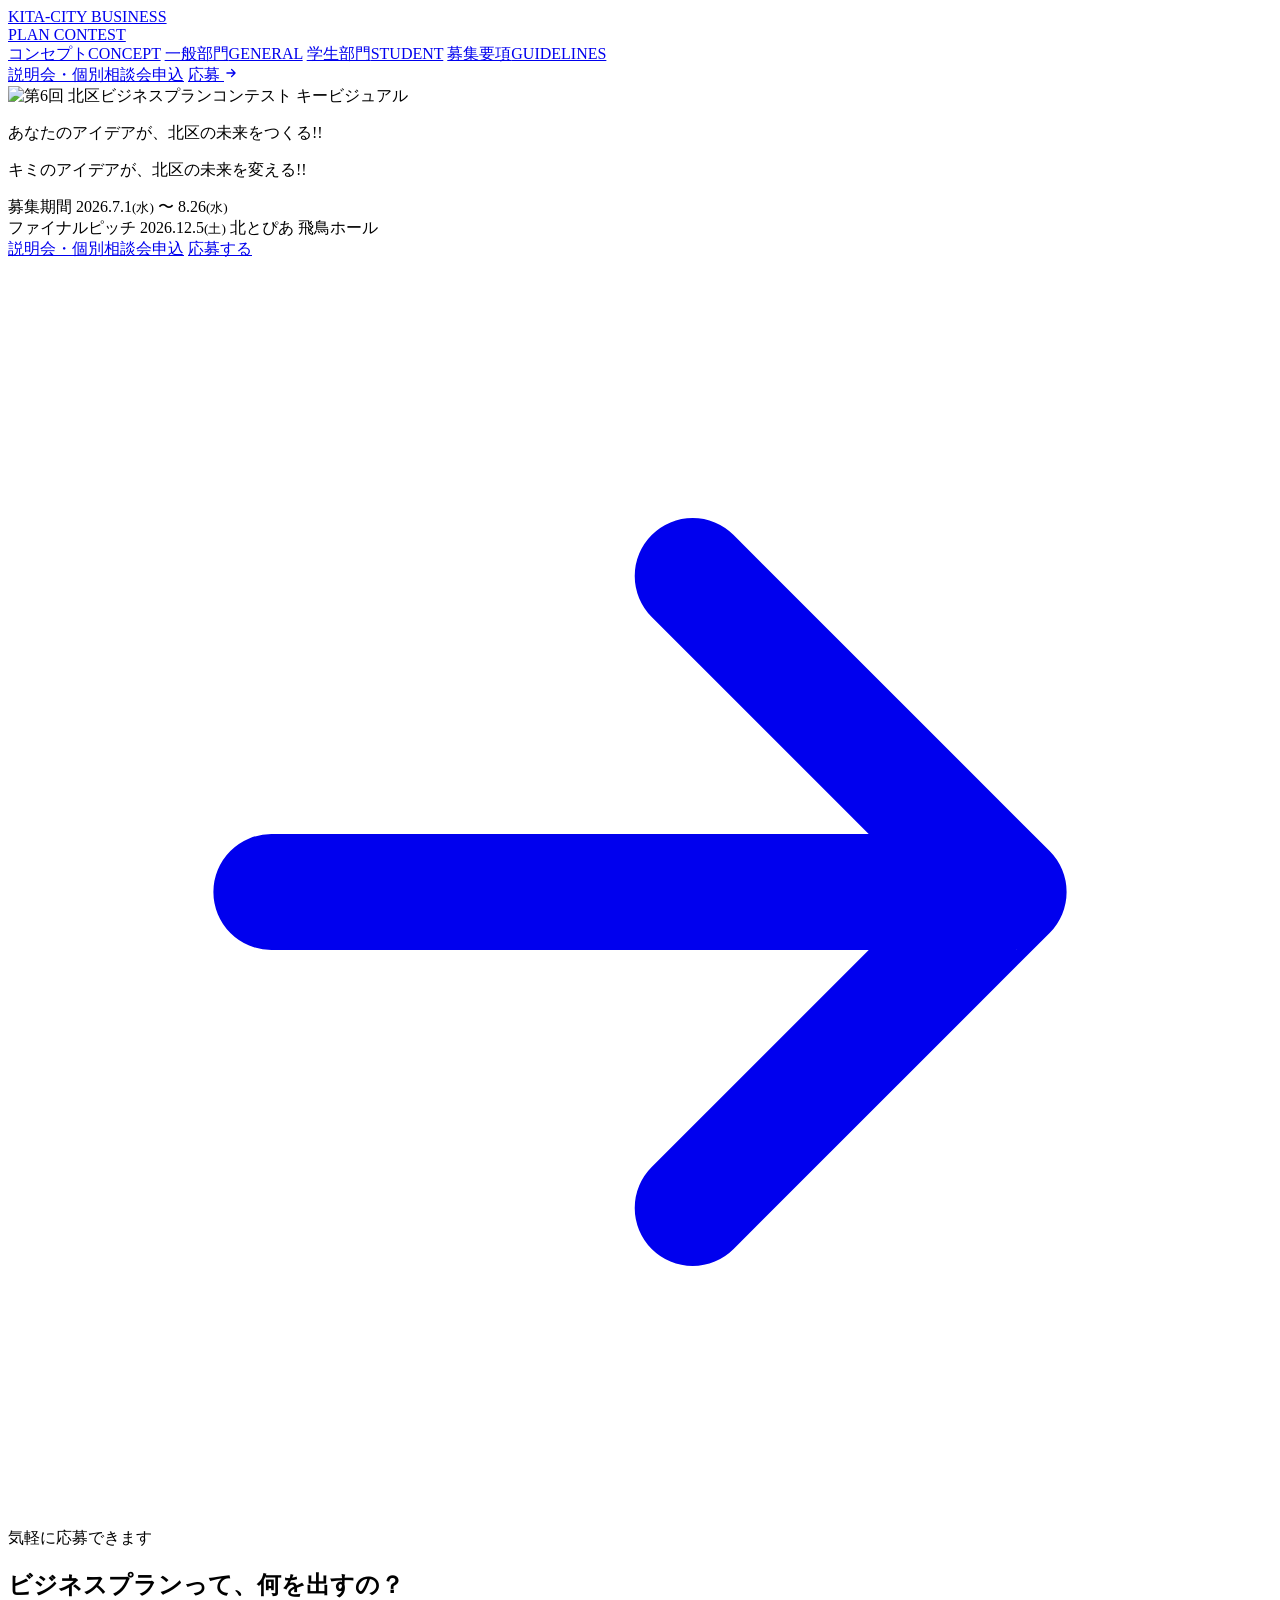
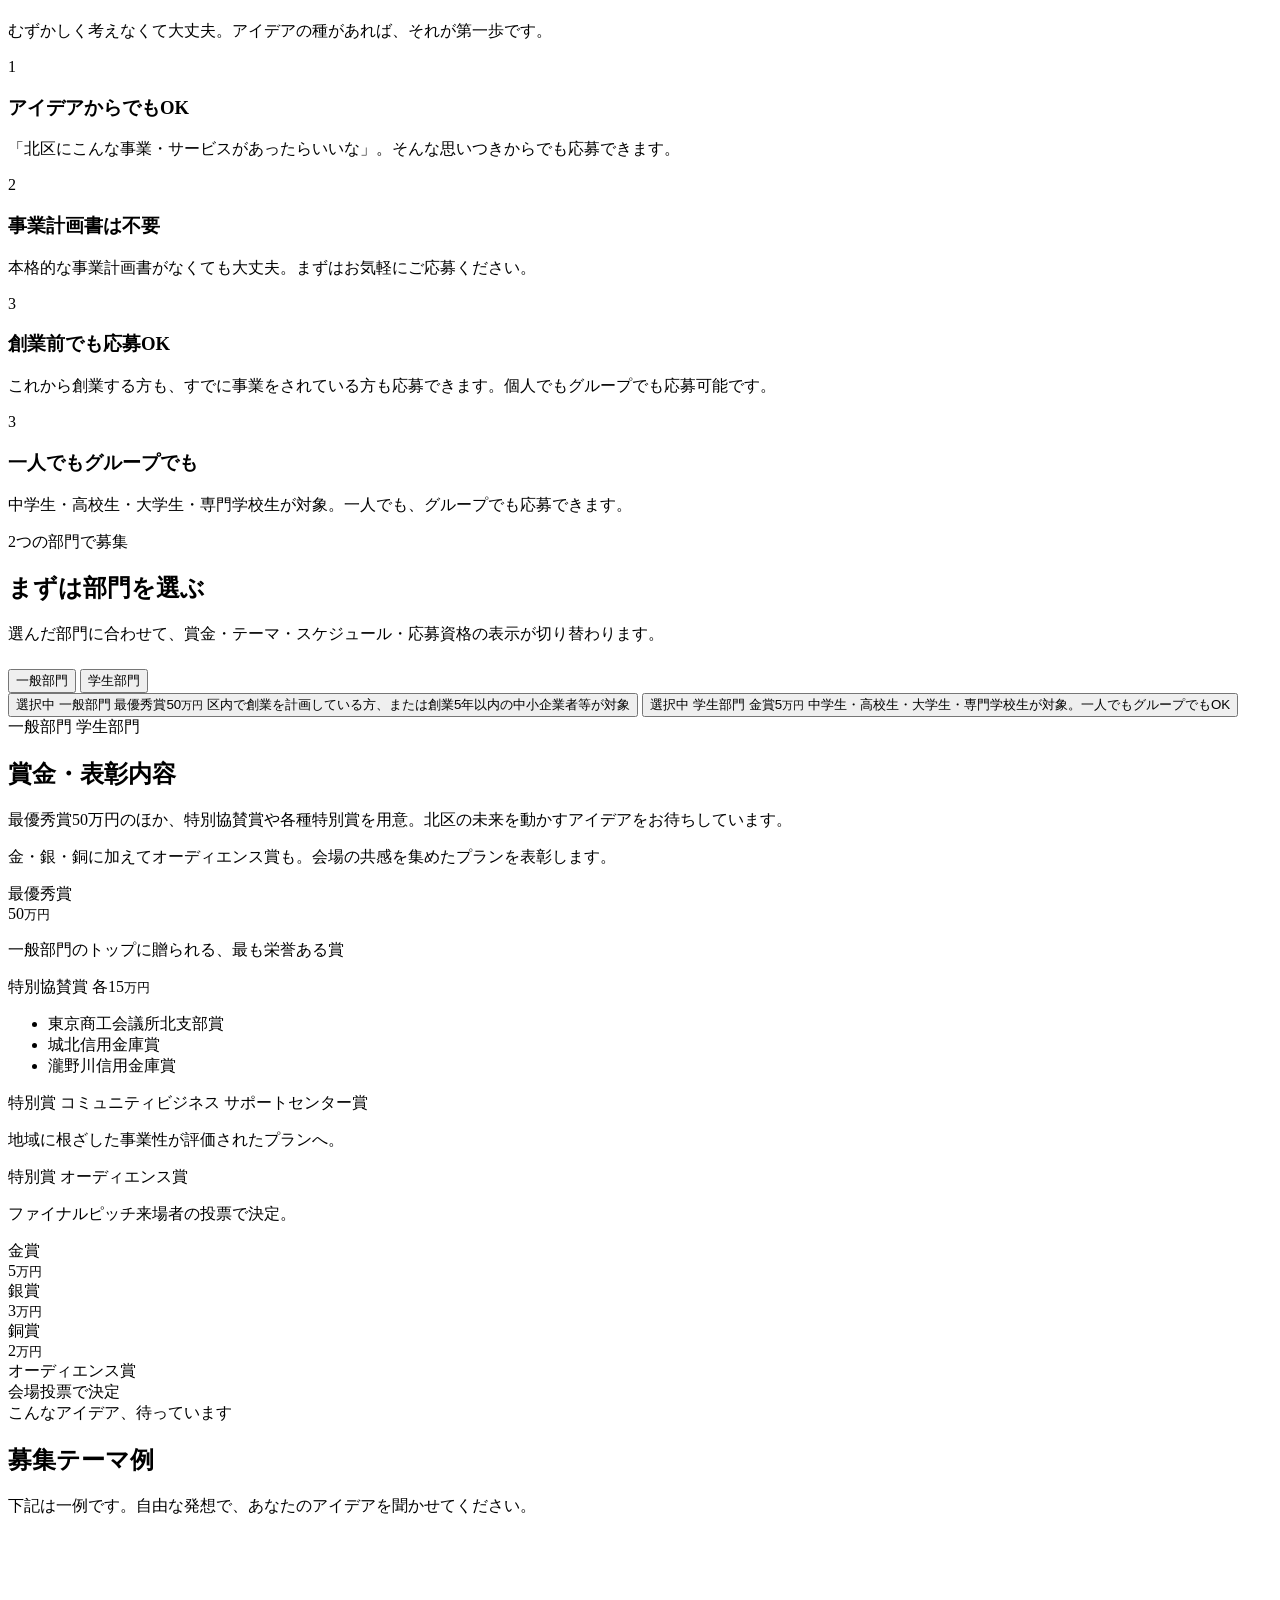
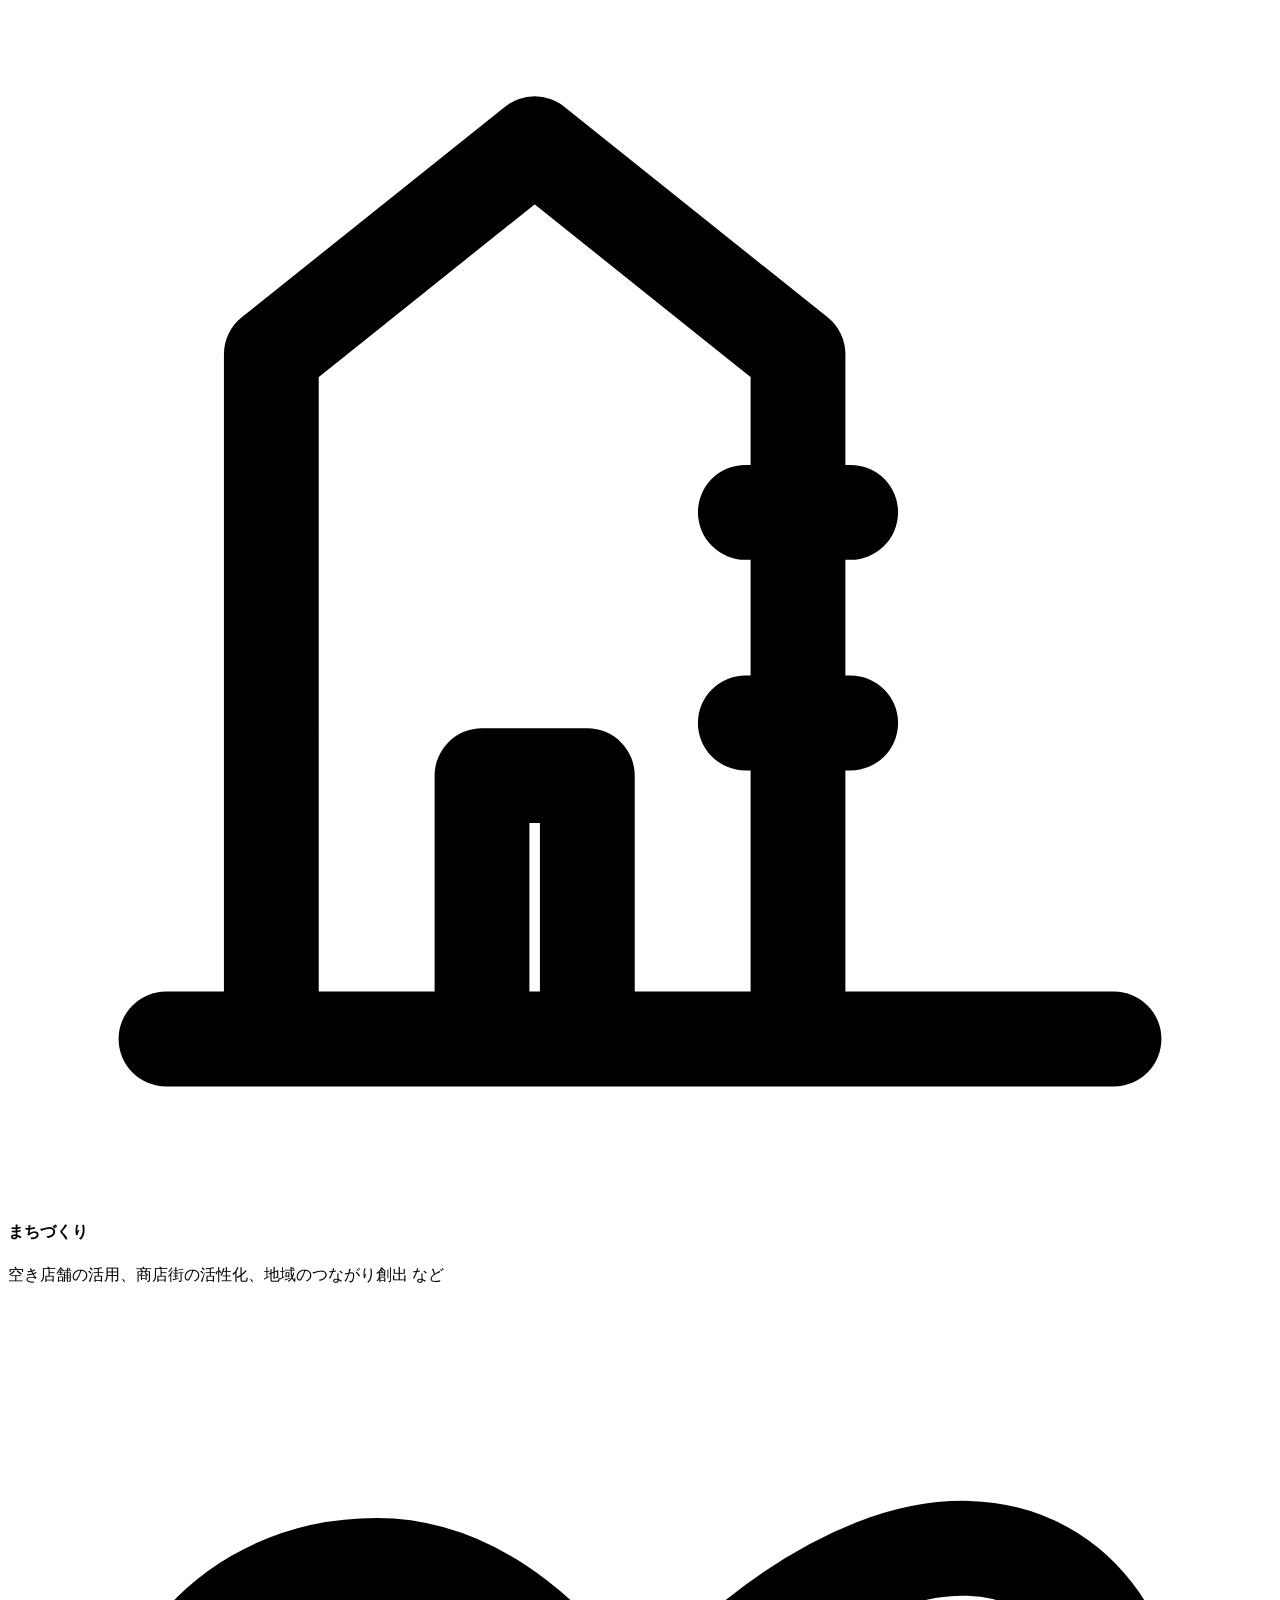
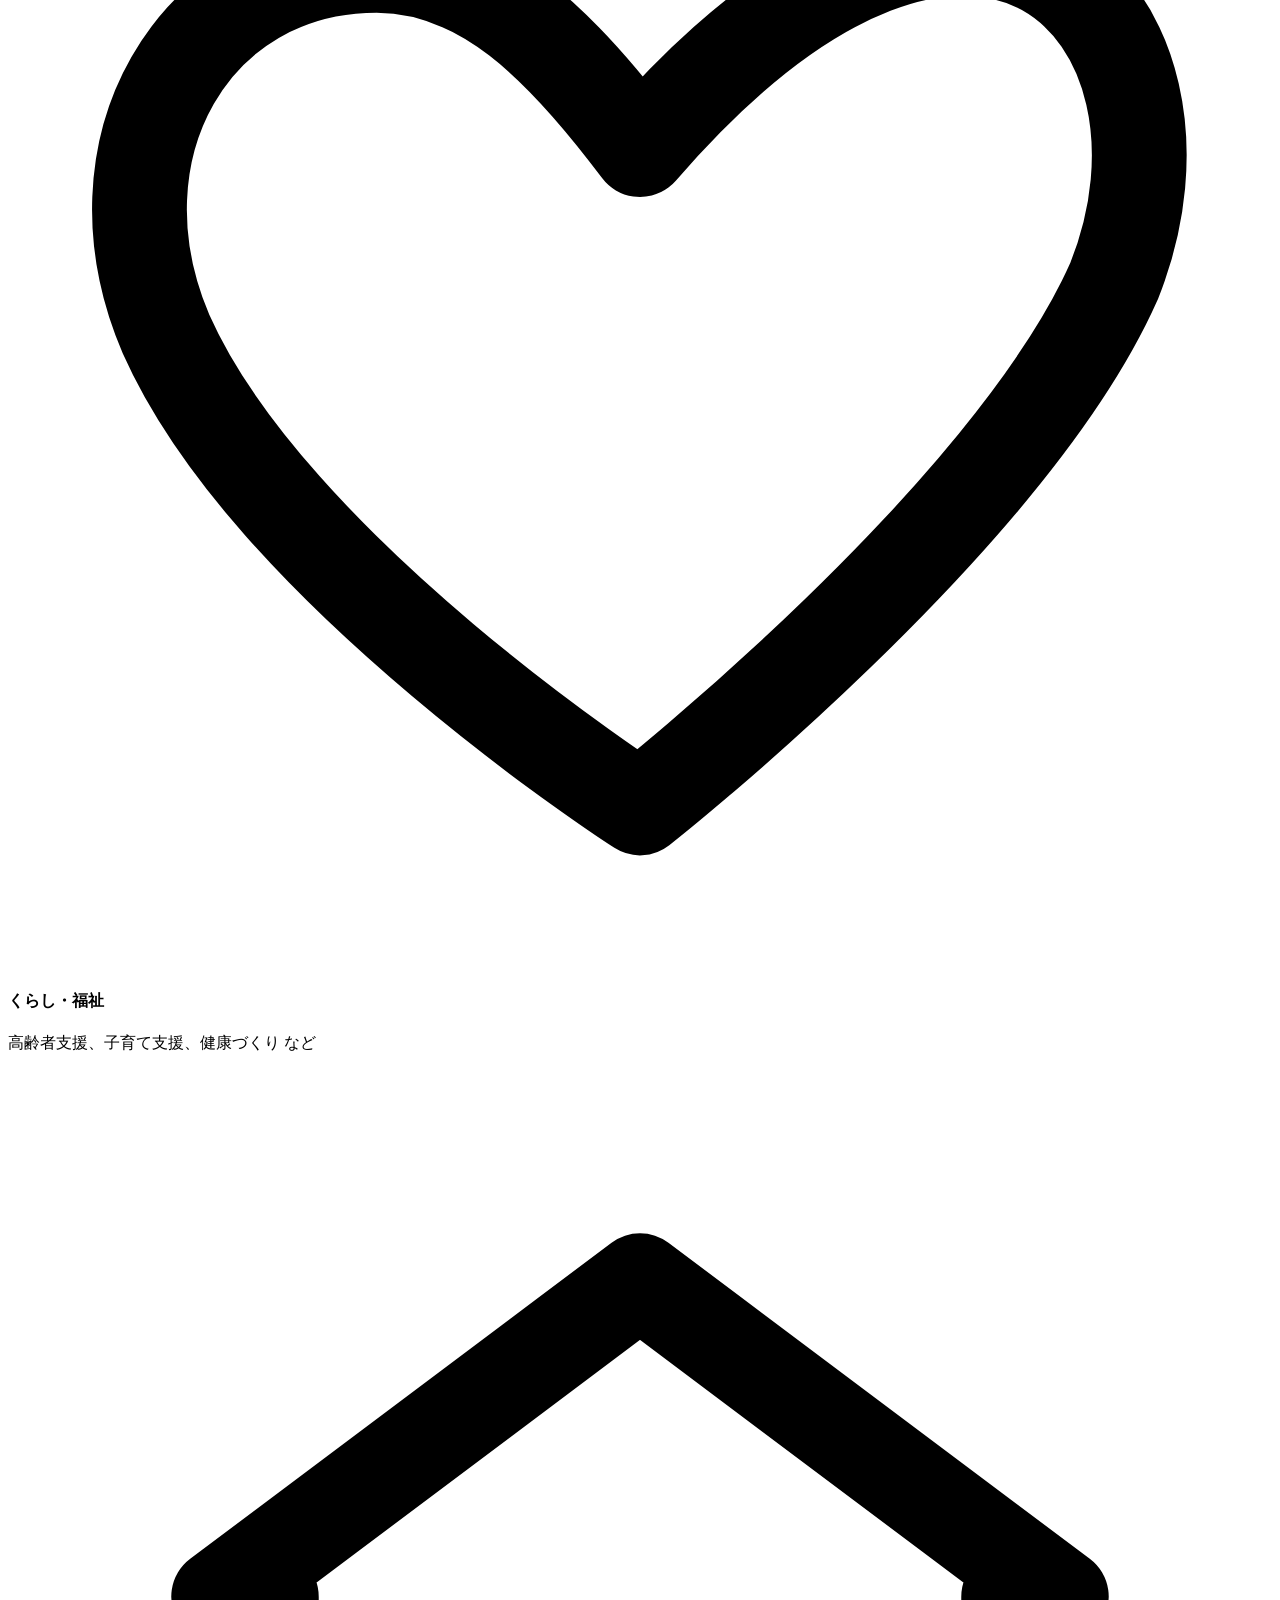
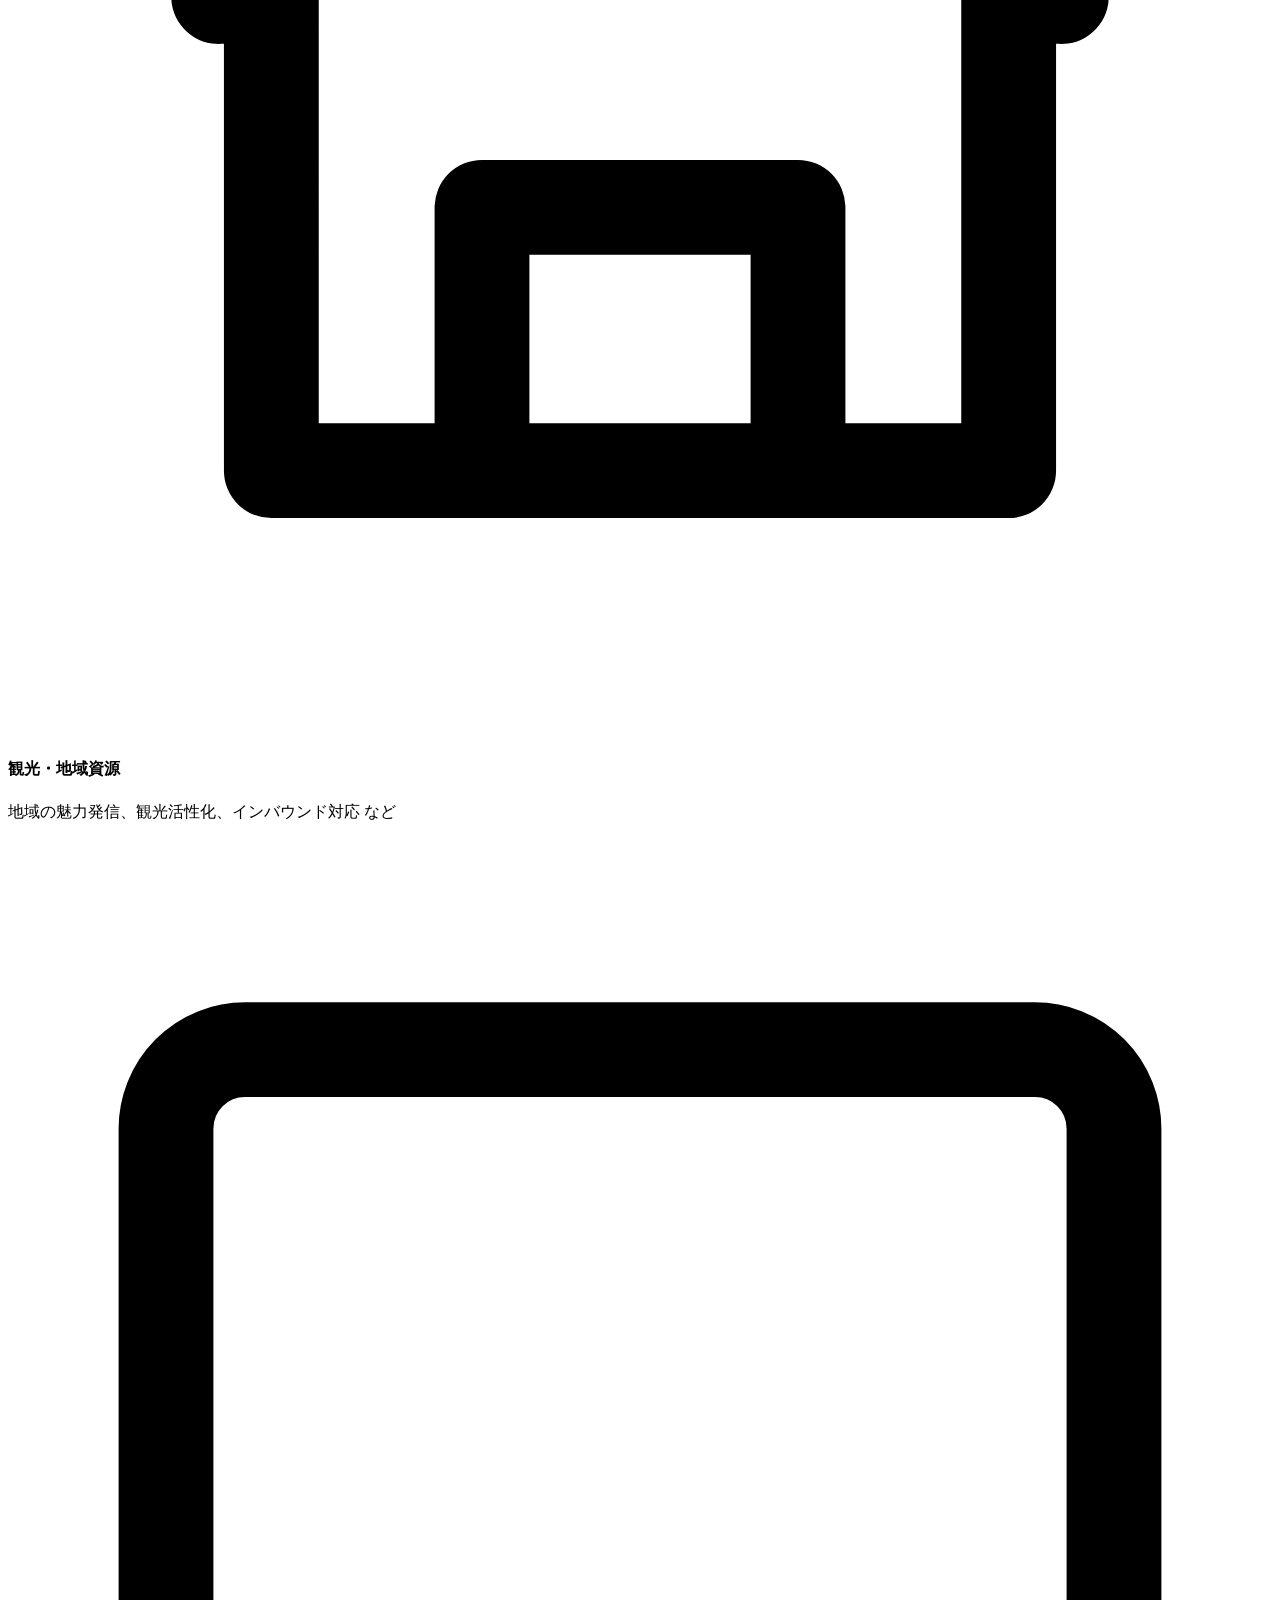
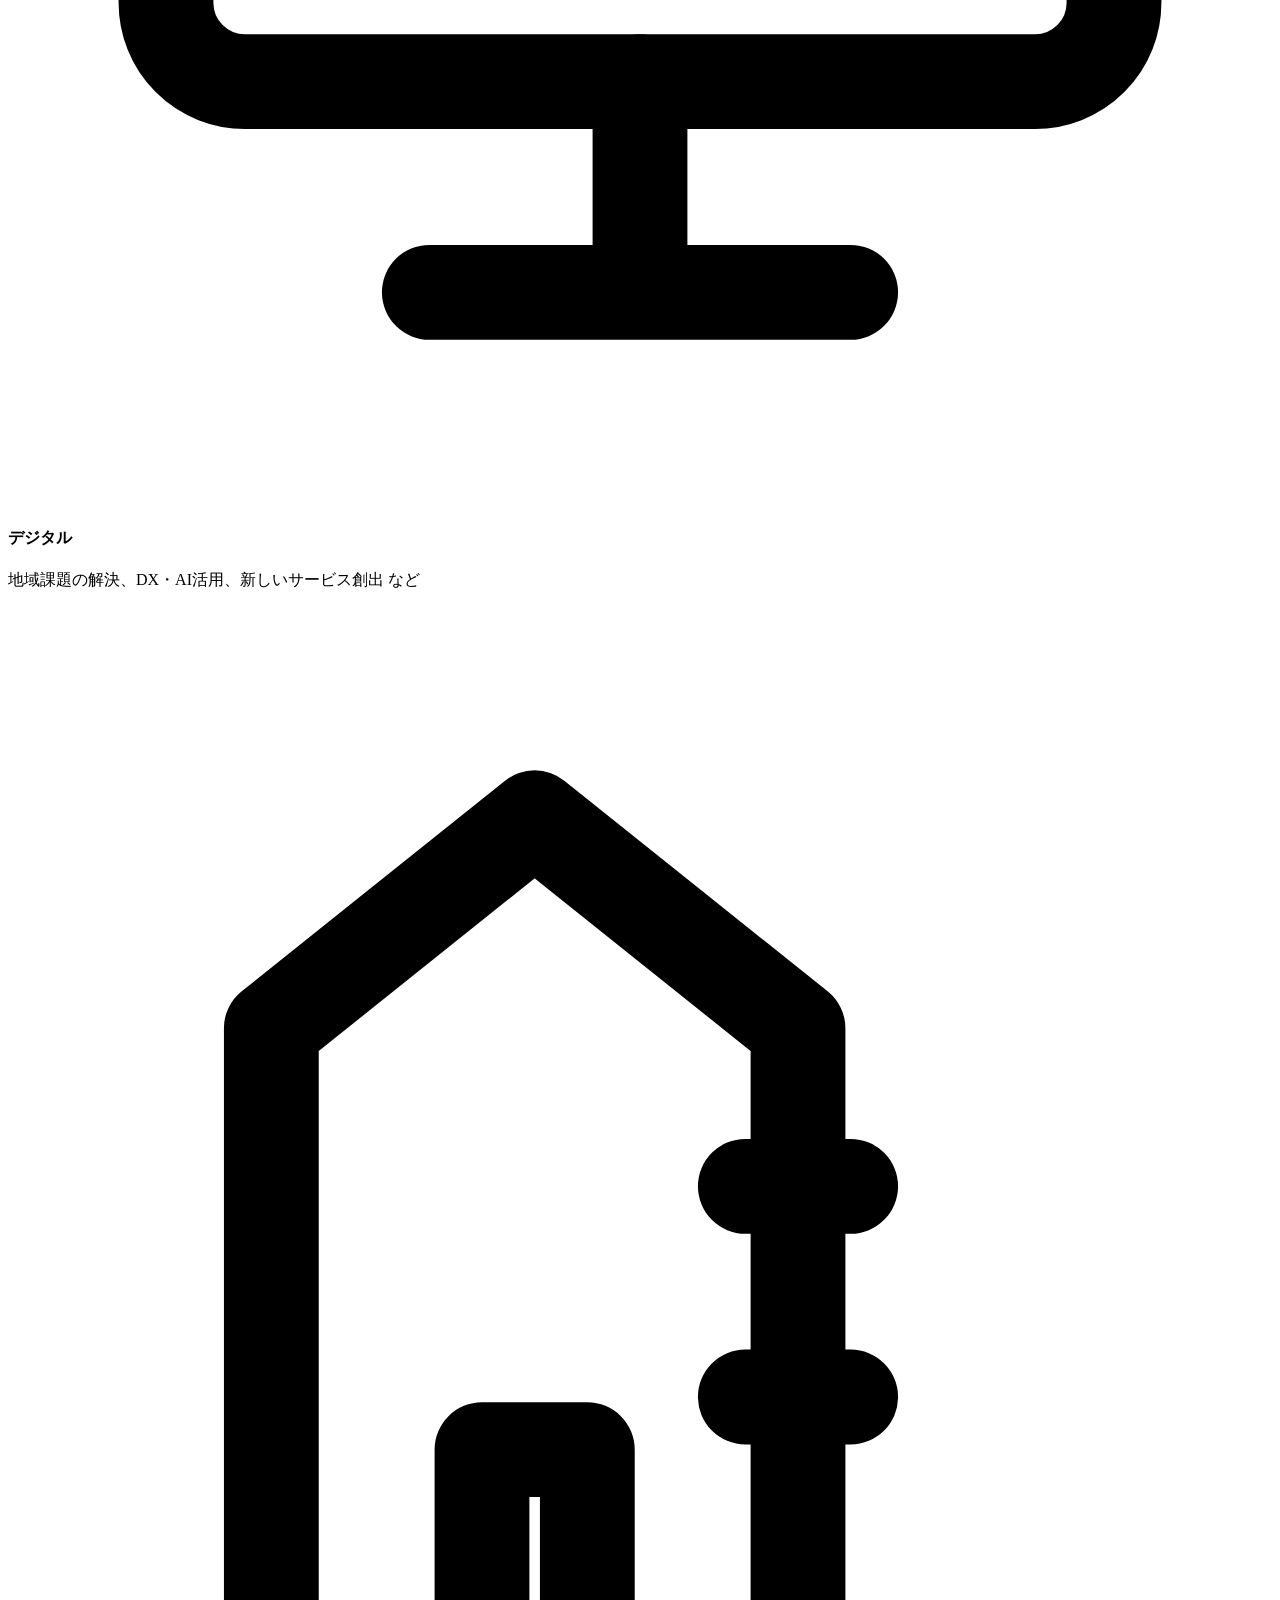
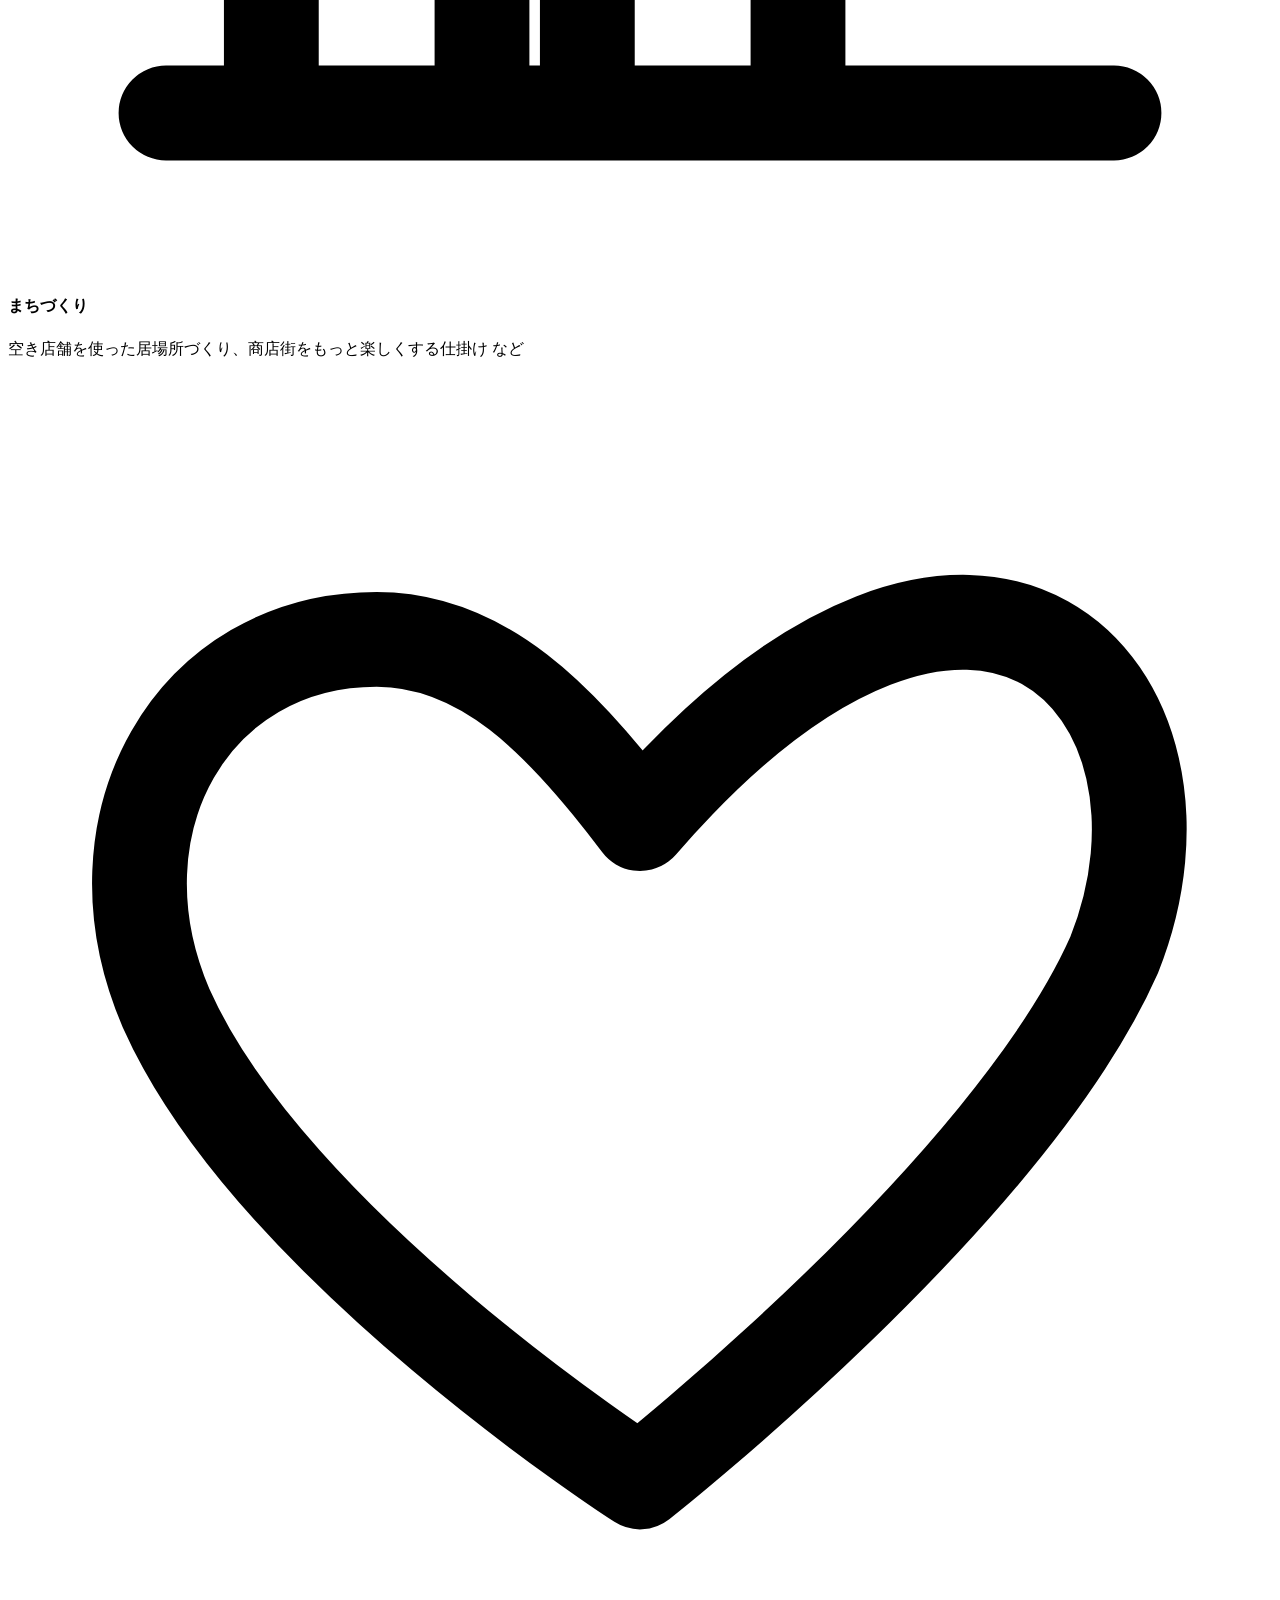
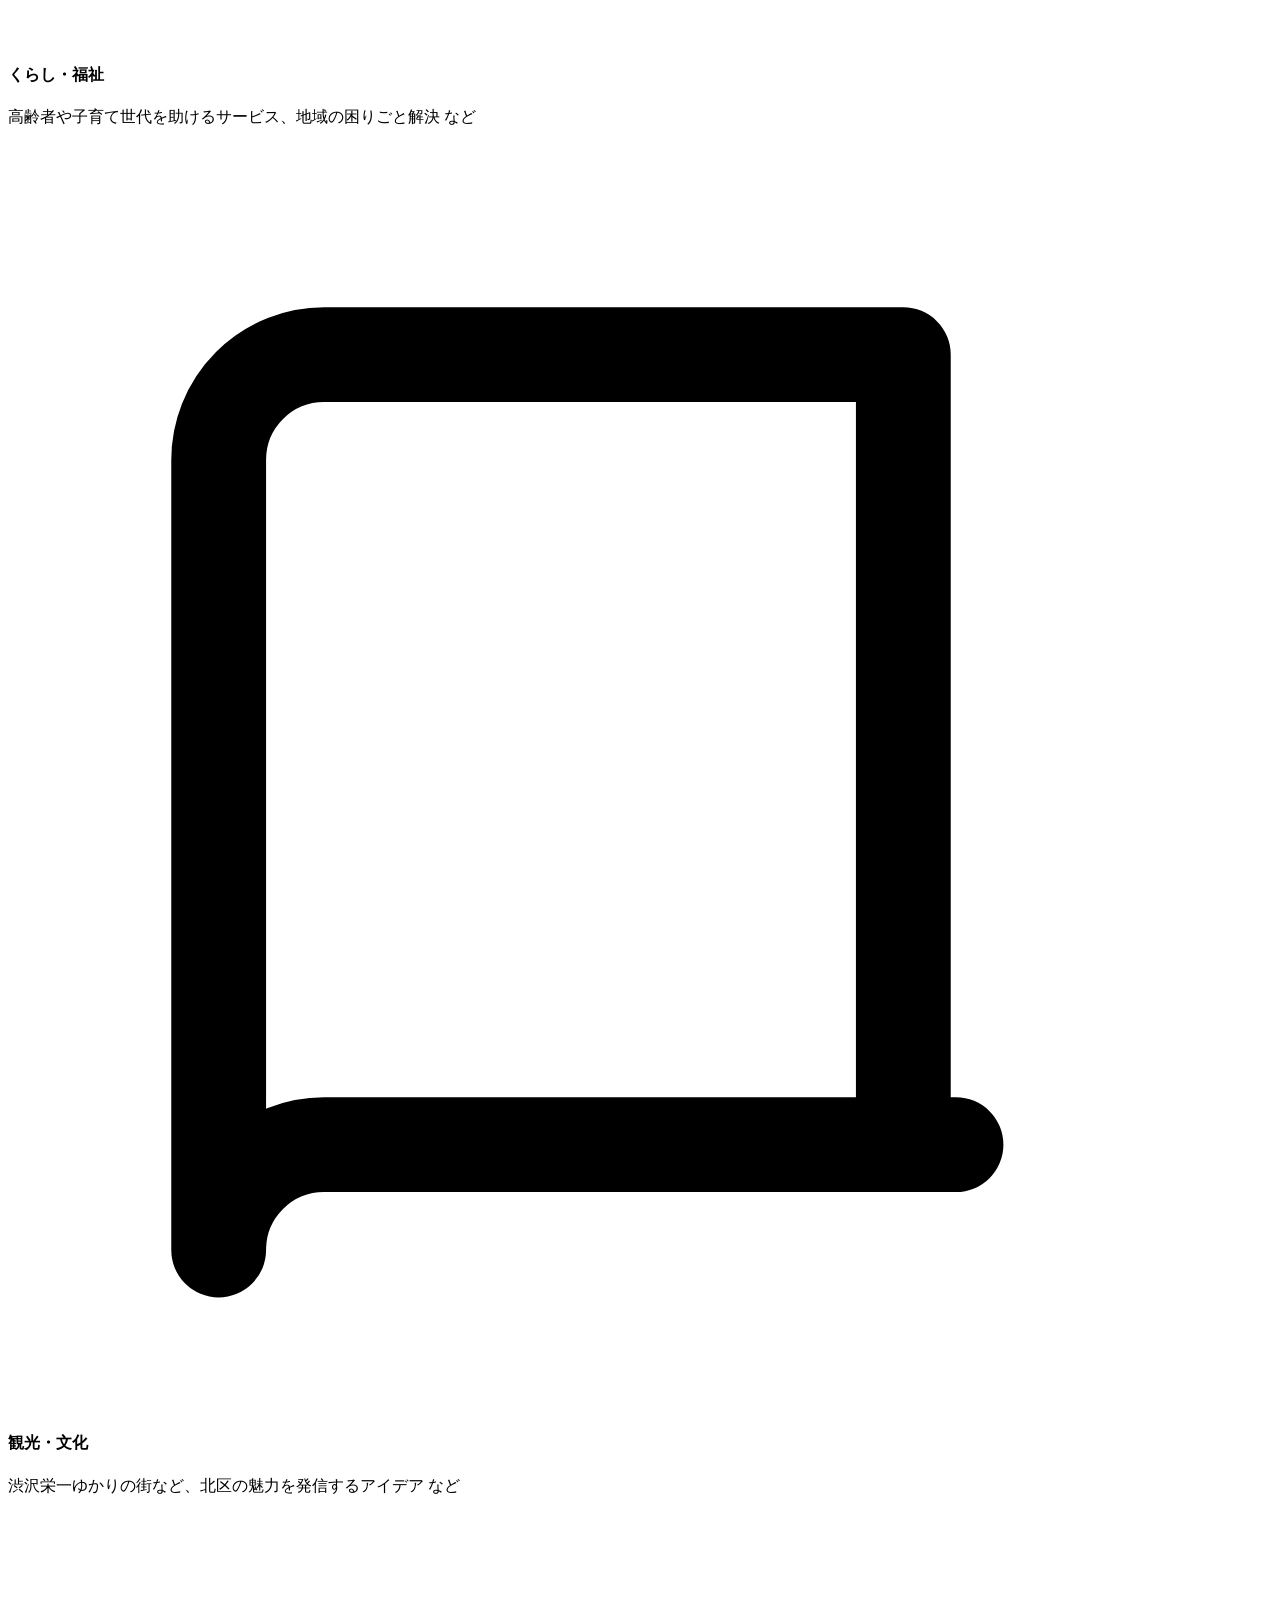
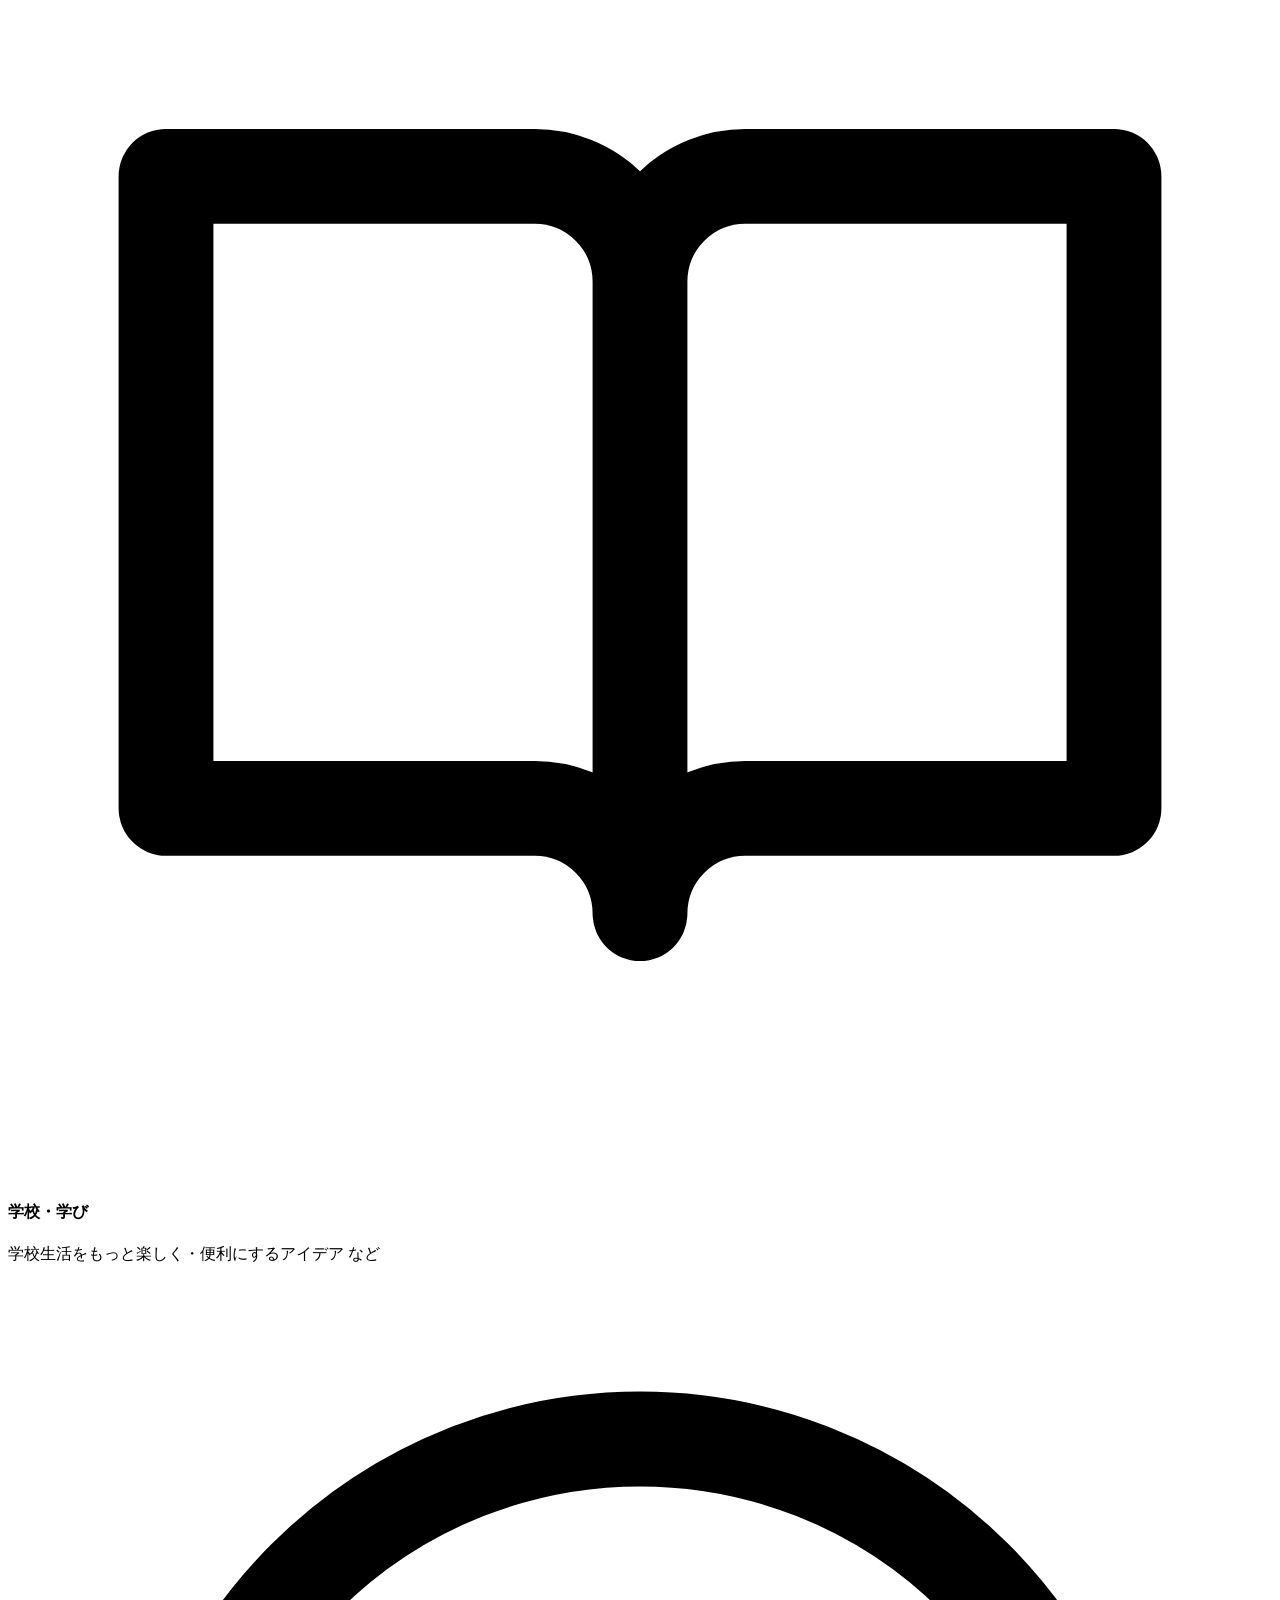
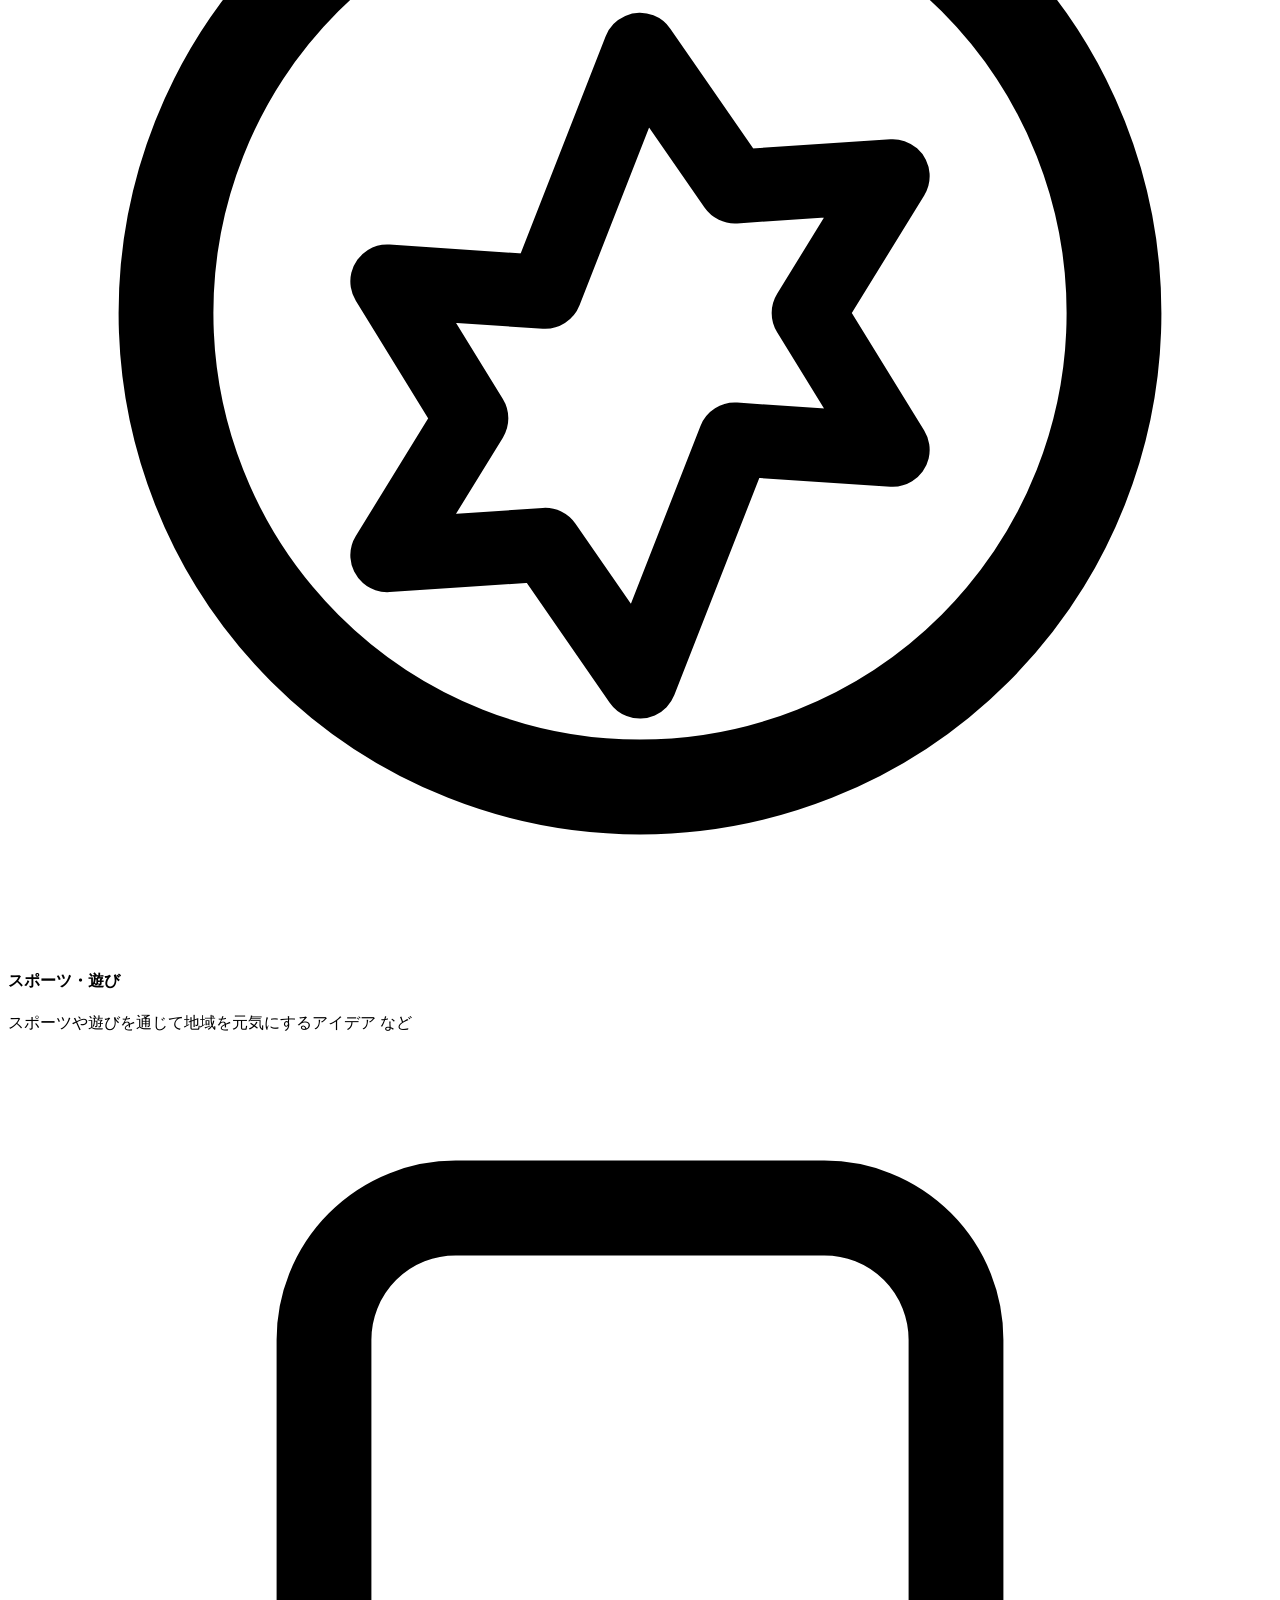
==== index.html @ 8991cfab "Add files via upload" ====
<!DOCTYPE html>
<html lang="ja">
<head>
<meta charset="utf-8">
<meta name="viewport" content="width=device-width, initial-scale=1">
<title>第6回 北区ビジネスプランコンテスト｜あなたのアイデアが、北区の未来をつくる。</title>
<meta name="description" content="第6回 北区ビジネスプランコンテスト。一般部門・学生部門で募集中。募集期間 2026年7月1日〜8月26日。アイデアからでも、事業計画書がなくても応募できます。">
<link rel="stylesheet" href="styles.css">
</head>
<body data-division="biz">

<!-- ============================ HEADER ============================ -->
<header class="hd">
  <div class="hd-in">
    <a class="hd-brand" href="#top" aria-label="北区ビジネスプランコンテスト">
      <span class="wm">KITA-CITY BUSINESS<br>PLAN CONTEST</span>
    </a>
    <nav class="hd-nav">
      <a href="#about"><span class="jp">コンセプト</span><span class="en">CONCEPT</span></a>
      <a href="#division" data-div="biz"><span class="jp">一般部門</span><span class="en">GENERAL</span></a>
      <a href="#division" data-div="student"><span class="jp">学生部門</span><span class="en">STUDENT</span></a>
      <a href="#eligibility"><span class="jp">募集要項</span><span class="en">GUIDELINES</span></a>
    </nav>
    <a class="hd-sub" href="https://forms.gle/AXQM5KxTHTgCy7e18" target="_blank" rel="noopener">説明会・個別相談会申込</a>
    <a class="hd-cta" href="#apply">
      応募
      <svg width="14" height="14" viewBox="0 0 24 24" fill="none"><path d="M5 12h14M13 6l6 6-6 6" stroke="currentColor" stroke-width="2.2" stroke-linecap="round" stroke-linejoin="round"/></svg>
    </a>
  </div>
</header>

<main id="top">

<!-- ============================ HERO : full-bleed key visual ============================ -->
<section class="hero-top">
  <img src="assets/keyvisual.png" alt="第6回 北区ビジネスプランコンテスト キービジュアル">
</section>

<!-- division-aware catch phrase -->
<section class="catch">
  <p class="catch-line only-biz reveal">あなたのアイデアが、<span class="acc">北区の未来をつくる!!</span></p>
  <p class="catch-line only-student reveal">キミのアイデアが、<span class="acc">北区の未来を変える!!</span></p>
</section>

<!-- CTA bar (under the catch phrase) -->
<div class="abar-wrap">
  <div class="abar">
    <div class="datechips">
      <div class="datechip reveal">
        <span class="lab">募集期間</span>
        <span class="val">2026.7.1<small>(水)</small> 〜 8.26<small>(水)</small></span>
      </div>
      <div class="datechip reveal d1">
        <span class="lab">ファイナルピッチ</span>
        <span class="val">2026.12.5<small>(土)</small></span>
        <span class="sub">北とぴあ 飛鳥ホール</span>
      </div>
    </div>
    <div class="abar-cta">
      <a class="btn btn-ghost btn-lg reveal d2" href="https://forms.gle/AXQM5KxTHTgCy7e18" target="_blank" rel="noopener">説明会・個別相談会申込</a>
      <a class="btn btn-pri btn-lg reveal d3" href="#apply">
        応募する
        <svg class="ico" viewBox="0 0 24 24" fill="none"><path d="M5 12h14M13 6l6 6-6 6" stroke="currentColor" stroke-width="2.2" stroke-linecap="round" stroke-linejoin="round"/></svg>
      </a>
    </div>
  </div>
</div>

<!-- ============================ 特長 ============================ -->
<section class="sec" id="about">
  <div class="wrap">
    <div class="sec-head center">
      <span class="eyebrow-lab reveal">気軽に応募できます</span>
      <h2 class="h2 reveal d1">ビジネスプランって、<span class="pk">何を出すの？</span></h2>
      <p class="lead-tx reveal d2">むずかしく考えなくて大丈夫。アイデアの種があれば、それが第一歩です。</p>
    </div>
    <div class="feat">
      <div class="card reveal">
        <span class="num">1</span>
        <h3>アイデアからでもOK</h3>
        <p>「北区にこんな事業・サービスがあったらいいな」。そんな思いつきからでも応募できます。</p>
      </div>
      <div class="card reveal d1">
        <span class="num">2</span>
        <h3>事業計画書は不要</h3>
        <p>本格的な事業計画書がなくても大丈夫。まずはお気軽にご応募ください。</p>
      </div>
      <div class="card biz reveal d2">
        <span class="num">3</span>
        <h3>創業前でも応募OK</h3>
        <p>これから創業する方も、すでに事業をされている方も応募できます。個人でもグループでも応募可能です。</p>
      </div>
      <div class="card student reveal d2">
        <span class="num">3</span>
        <h3>一人でもグループでも</h3>
        <p>中学生・高校生・大学生・専門学校生が対象。一人でも、グループでも応募できます。</p>
      </div>
    </div>
  </div>
</section>

<!-- ============================ 部門を選ぶ ============================ -->
<section class="sec" id="division">
  <div class="wrap">
    <div class="sec-head center">
      <span class="eyebrow-lab reveal">2つの部門で募集</span>
      <h2 class="h2 reveal d1">まずは<span class="pk">部門を選ぶ</span></h2>
      <p class="lead-tx reveal d2">選んだ部門に合わせて、賞金・テーマ・スケジュール・応募資格の表示が切り替わります。</p>
      <div class="segs reveal d2" role="tablist" aria-label="部門の切り替え" style="margin-top:24px">
        <button class="seg" role="tab" data-div="biz" aria-selected="true">一般部門</button>
        <button class="seg" role="tab" data-div="student" aria-selected="false">学生部門</button>
      </div>
    </div>
    <div class="divpick">
      <button class="divcard biz reveal" data-div="biz">
        <span class="pick">選択中</span>
        <span class="ttl">一般部門</span>
        <span class="prize"><span class="pl">最優秀賞</span><span class="pv">50<small>万円</small></span></span>
        <span class="tgt">区内で創業を計画している方、または創業5年以内の中小企業者等が対象</span>
      </button>
      <button class="divcard student reveal d1" data-div="student">
        <span class="pick">選択中</span>
        <span class="ttl">学生部門</span>
        <span class="prize"><span class="pl">金賞</span><span class="pv">5<small>万円</small></span></span>
        <span class="tgt">中学生・高校生・大学生・専門学校生が対象。一人でもグループでもOK</span>
      </button>
    </div>
  </div>
</section>

<!-- ============================ 賞金 ============================ -->
<section class="sec soft" id="prize">
  <div class="wrap">
    <div class="sec-head center">
      <span class="divtag only-biz">一般部門</span>
      <span class="divtag only-student">学生部門</span>
      <h2 class="h2 reveal">賞金・<span class="pk">表彰内容</span></h2>
      <p class="lead-tx reveal d1 only-biz">最優秀賞50万円のほか、特別協賛賞や各種特別賞を用意。北区の未来を動かすアイデアをお待ちしています。</p>
      <p class="lead-tx reveal d1 only-student">金・銀・銅に加えてオーディエンス賞も。会場の共感を集めたプランを表彰します。</p>
    </div>

    <div class="only-biz">
      <div class="prize-row biz-row">
        <div class="prizecard spot reveal">
          <span class="rank">最優秀賞</span>
          <div class="amt">50<small>万円</small></div>
          <p class="cap">一般部門のトップに贈られる、最も栄誉ある賞</p>
        </div>
        <div class="awardcard reveal d1">
          <span class="tagp">特別協賛賞</span>
          <span class="av">各15<small>万円</small></span>
          <ul class="awl">
            <li>東京商工会議所北支部賞</li>
            <li>城北信用金庫賞</li>
            <li>瀧野川信用金庫賞</li>
          </ul>
        </div>
        <div class="awardcard reveal d2">
          <span class="tagp">特別賞</span>
          <span class="at">コミュニティビジネス サポートセンター賞</span>
          <p class="awd">地域に根ざした事業性が評価されたプランへ。</p>
        </div>
        <div class="awardcard reveal d3">
          <span class="tagp">特別賞</span>
          <span class="at">オーディエンス賞</span>
          <p class="awd">ファイナルピッチ来場者の投票で決定。</p>
        </div>
      </div>
    </div>

    <div class="only-student">
      <div class="prize-row stu-row">
        <div class="prizecard reveal"><span class="rank r-gold">金賞</span><div class="amt">5<small>万円</small></div></div>
        <div class="prizecard reveal d1"><span class="rank r-silver">銀賞</span><div class="amt">3<small>万円</small></div></div>
        <div class="prizecard reveal d2"><span class="rank r-bronze">銅賞</span><div class="amt">2<small>万円</small></div></div>
        <div class="prizecard reveal d3"><span class="rank r-aud">オーディエンス賞</span><div class="amt amt-sm">会場投票で決定</div></div>
      </div>
    </div>
  </div>
</section>

<!-- ============================ テーマ例 ============================ -->
<section class="sec" id="theme">
  <div class="wrap">
    <div class="sec-head center">
      <span class="eyebrow-lab reveal">こんなアイデア、待っています</span>
      <h2 class="h2 reveal d1">募集<span class="pk">テーマ例</span></h2>
      <p class="lead-tx reveal d2">下記は一例です。自由な発想で、あなたのアイデアを聞かせてください。</p>
    </div>

    <!-- 一般部門 4テーマ -->
    <div class="only-biz">
      <div class="themes g4">
        <div class="theme reveal">
          <div class="ic"><svg viewBox="0 0 24 24" fill="none"><path d="M3 21h18M5 21V8l5-4 5 4v13M9 21v-5h2v5M14 11h2M14 15h2" stroke="currentColor" stroke-width="1.8" stroke-linecap="round" stroke-linejoin="round"/></svg></div>
          <h4>まちづくり</h4>
          <p>空き店舗の活用、商店街の活性化、地域のつながり創出 など</p>
        </div>
        <div class="theme reveal d1">
          <div class="ic"><svg viewBox="0 0 24 24" fill="none"><path d="M12 21s-7-4.5-9-9C1.5 8.5 3.5 5 7 5c2 0 3.5 1.5 5 3.5C18.5 1 23 6 21 11c-2 4.5-9 10-9 10Z" stroke="currentColor" stroke-width="1.8" stroke-linejoin="round"/></svg></div>
          <h4>くらし・福祉</h4>
          <p>高齢者支援、子育て支援、健康づくり など</p>
        </div>
        <div class="theme reveal d2">
          <div class="ic"><svg viewBox="0 0 24 24" fill="none"><path d="M4 10 12 4l8 6M5 10v9h14v-9M9 19v-5h6v5" stroke="currentColor" stroke-width="1.8" stroke-linecap="round" stroke-linejoin="round"/></svg></div>
          <h4>観光・地域資源</h4>
          <p>地域の魅力発信、観光活性化、インバウンド対応 など</p>
        </div>
        <div class="theme reveal d3">
          <div class="ic"><svg viewBox="0 0 24 24" fill="none"><rect x="3" y="4" width="18" height="12" rx="1.5" stroke="currentColor" stroke-width="1.8"/><path d="M8 20h8M12 16v4" stroke="currentColor" stroke-width="1.8" stroke-linecap="round"/></svg></div>
          <h4>デジタル</h4>
          <p>地域課題の解決、DX・AI活用、新しいサービス創出 など</p>
        </div>
      </div>
    </div>

    <!-- 学生部門 7テーマ -->
    <div class="only-student">
      <div class="themes g4-stu">
        <div class="theme reveal">
          <div class="ic"><svg viewBox="0 0 24 24" fill="none"><path d="M3 21h18M5 21V8l5-4 5 4v13M9 21v-5h2v5M14 11h2M14 15h2" stroke="currentColor" stroke-width="1.8" stroke-linecap="round" stroke-linejoin="round"/></svg></div>
          <h4>まちづくり</h4>
          <p>空き店舗を使った居場所づくり、商店街をもっと楽しくする仕掛け など</p>
        </div>
        <div class="theme reveal d1">
          <div class="ic"><svg viewBox="0 0 24 24" fill="none"><path d="M12 21s-7-4.5-9-9C1.5 8.5 3.5 5 7 5c2 0 3.5 1.5 5 3.5C18.5 1 23 6 21 11c-2 4.5-9 10-9 10Z" stroke="currentColor" stroke-width="1.8" stroke-linejoin="round"/></svg></div>
          <h4>くらし・福祉</h4>
          <p>高齢者や子育て世代を助けるサービス、地域の困りごと解決 など</p>
        </div>
        <div class="theme reveal d2">
          <div class="ic"><svg viewBox="0 0 24 24" fill="none"><path d="M4 19V6a2 2 0 0 1 2-2h11v15H6a2 2 0 0 0-2 2Zm2 0h12" stroke="currentColor" stroke-width="1.8" stroke-linecap="round" stroke-linejoin="round"/></svg></div>
          <h4>観光・文化</h4>
          <p>渋沢栄一ゆかりの街など、北区の魅力を発信するアイデア など</p>
        </div>
        <div class="theme reveal d3">
          <div class="ic"><svg viewBox="0 0 24 24" fill="none"><path d="M3 5h7a2 2 0 0 1 2 2v12a2 2 0 0 0-2-2H3V5ZM21 5h-7a2 2 0 0 0-2 2v12a2 2 0 0 1 2-2h7V5Z" stroke="currentColor" stroke-width="1.8" stroke-linejoin="round"/></svg></div>
          <h4>学校・学び</h4>
          <p>学校生活をもっと楽しく・便利にするアイデア など</p>
        </div>
        <div class="theme reveal">
          <div class="ic"><svg viewBox="0 0 24 24" fill="none"><circle cx="12" cy="12" r="9" stroke="currentColor" stroke-width="1.8"/><path d="m12 7 1.8 2.6 3-.2-1.6 2.6 1.6 2.6-3-.2L12 19l-1.8-2.6-3 .2L8.8 14 7.2 11.4l3 .2L12 7Z" stroke="currentColor" stroke-width="1.4" stroke-linejoin="round"/></svg></div>
          <h4>スポーツ・遊び</h4>
          <p>スポーツや遊びを通じて地域を元気にするアイデア など</p>
        </div>
        <div class="theme reveal d1">
          <div class="ic"><svg viewBox="0 0 24 24" fill="none"><rect x="6" y="3" width="12" height="18" rx="2.5" stroke="currentColor" stroke-width="1.8"/><path d="M10 18h4" stroke="currentColor" stroke-width="1.8" stroke-linecap="round"/></svg></div>
          <h4>アプリ・デジタル</h4>
          <p>アプリやデジタルを使って課題を解決するアイデア など</p>
        </div>
        <div class="theme reveal d2">
          <div class="ic"><svg viewBox="0 0 24 24" fill="none"><circle cx="12" cy="12" r="9" stroke="currentColor" stroke-width="1.8"/><path d="M12 21c4-4 4-14 0-18M12 21C8 17 8 7 12 3M3 12h18" stroke="currentColor" stroke-width="1.5"/></svg></div>
          <h4>環境・SDGs</h4>
          <p>環境にやさしい暮らしや、地域づくりにつながるアイデア など</p>
        </div>
        <div class="theme reveal d3" style="display:flex;flex-direction:column;justify-content:center;background:var(--acc-soft);border-style:dashed">
          <h4 style="color:var(--acc-deep)">自由テーマ</h4>
          <p>上記にとらわれず、あなたが「あったらいいな」と思うものを自由に。</p>
        </div>
      </div>
    </div>

    <div style="text-align:center"><p class="themes-note reveal">あなたのアイデアが、北区を変える力になります。</p></div>
  </div>
</section>

<!-- ============================ 応募の流れ ============================ -->
<section class="sec tint" id="flow">
  <div class="wrap">
    <div class="sec-head center">
      <span class="eyebrow-lab reveal">応募の流れとスケジュール</span>
      <h2 class="h2 reveal d1">応募の流れと<span class="pk">スケジュール</span></h2>
      <p class="lead-tx reveal d2">一次審査を通過すると、メンターが伴走。一緒にプランを磨き上げます！</p>
    </div>

    <!-- 一般部門 schedule -->
    <div class="only-biz">
      <ol class="sched reveal">
        <li class="ev"><span class="ev-date"><b>7.1〜8.26</b><i>JUL–AUG</i></span><span class="ev-dot"></span><span class="ev-body"><b>プラン募集期間</b><span>応募締切 2026年8月26日（水）</span></span></li>
        <li class="ev"><span class="ev-date"><b>9月</b><i>SEP</i></span><span class="ev-dot"></span><span class="ev-body"><b>一次審査【書類審査】</b><span>応募プランの中から、次のステップに進むプランを選定します。</span></span></li>
        <li class="ev"><span class="ev-date"><b>9月中旬</b><i>MID SEP</i></span><span class="ev-dot"></span><span class="ev-body"><b>一次審査 結果通知</b></span></li>
        <li class="ev"><span class="ev-date"><b>10月</b><i>OCT</i></span><span class="ev-dot"></span><span class="ev-body"><b>アクセラレーションプログラム</b><span>通過者対象。メンターが伴走し、計画の精度とプレゼン力を高めます。</span></span></li>
        <li class="ev key"><span class="ev-date"><b>11/7</b><i>SAT</i></span><span class="ev-dot"></span><span class="ev-body"><b>二次審査【プレゼンテーション審査】</b><span>会場：北とぴあ</span></span></li>
        <li class="ev"><span class="ev-date"><b>11月中旬</b><i>MID NOV</i></span><span class="ev-dot"></span><span class="ev-body"><b>二次審査 結果通知</b></span></li>
        <li class="ev key"><span class="ev-date"><b>12/5</b><i>SAT</i></span><span class="ev-dot"></span><span class="ev-body"><b>ファイナルピッチ</b><span>公開プレゼンテーション・表彰式・交流会</span><span>会場：北とぴあ 飛鳥ホール</span></span></li>
      </ol>
    </div>

    <!-- 学生部門 schedule -->
    <div class="only-student">
      <ol class="sched reveal">
        <li class="ev"><span class="ev-date"><b>7.1〜8.26</b><i>JUL–AUG</i></span><span class="ev-dot"></span><span class="ev-body"><b>プラン募集期間</b><span>応募締切 2026年8月26日（水）</span></span></li>
        <li class="ev hl"><span class="ev-date"><b>7/18</b><i>SAT</i></span><span class="ev-dot"></span><span class="ev-body"><b>事業づくり体験会<span class="tagmini">イチオシ</span></b><span>特別講演＋説明会＋体験会＋エントリーがこの1日で完了／赤羽イノベーションサイト</span></span></li>
        <li class="ev"><span class="ev-date"><b>9月</b><i>SEP</i></span><span class="ev-dot"></span><span class="ev-body"><b>一次審査【書類審査】</b><span>応募プランの中から、二次審査に進むプランを選定します。</span></span></li>
        <li class="ev"><span class="ev-date"><b>9月中旬</b><i>MID SEP</i></span><span class="ev-dot"></span><span class="ev-body"><b>一次審査 結果通知</b></span></li>
        <li class="ev"><span class="ev-date"><b>10月</b><i>OCT</i></span><span class="ev-dot"></span><span class="ev-body"><b>アクセラレーションプログラム</b><span>通過者対象。メンターが伴走し、計画の精度とプレゼン力を高めます。</span></span></li>
        <li class="ev key"><span class="ev-date"><b>11/7</b><i>SAT</i></span><span class="ev-dot"></span><span class="ev-body"><b>二次審査【プレゼンテーション審査】</b><span>会場：北とぴあ</span></span></li>
        <li class="ev"><span class="ev-date"><b>11月中旬</b><i>MID NOV</i></span><span class="ev-dot"></span><span class="ev-body"><b>二次審査 結果通知</b></span></li>
        <li class="ev key"><span class="ev-date"><b>12/5</b><i>SAT</i></span><span class="ev-dot"></span><span class="ev-body"><b>ファイナルピッチ</b><span>公開プレゼンテーション・表彰式・交流会</span><span>会場：北とぴあ 飛鳥ホール</span></span></li>
      </ol>
    </div>

    <div style="text-align:center"><span class="flow-note reveal">メンターが伴走サポート！一緒にプランを磨き上げます。</span></div>
  </div>
</section>

<!-- ============================ 説明会・体験会・相談会 ============================ -->
<section class="sec" id="events">
  <div class="wrap">
    <div class="sec-head center">
      <span class="eyebrow-lab reveal">まずは参加してみよう</span>
      <h2 class="h2 reveal d1 only-biz">説明会・<span class="pk">個別相談会</span></h2>
      <h2 class="h2 reveal d1 only-student">説明会・体験会・<span class="pk">個別相談会</span></h2>
      <p class="lead-tx reveal d2">ちょっとした興味やアイデア段階での参加も大歓迎です。お気軽にお申し込みください。</p>
    </div>

    <!-- 一般部門 events -->
    <div class="only-biz">
      <div class="events">
        <div class="evcard reveal">
          <h3>応募説明会 <span class="pill">2回開催</span></h3>
          <p class="desc">コンテストの概要や審査のポイント、過去の受賞者によるトークセッションを実施。説明会の動画は後日WEBでも公開します。</p>
          <div class="evrow"><div class="date">7/1<small>(水)</small></div><div class="meta"><b>会場開催</b><span>19:00〜20:30／北とぴあ ペガサスホール</span></div></div>
          <div class="evrow"><div class="date">7/22<small>(水)</small></div><div class="meta"><b>オンライン開催</b><span>19:00〜20:30／Zoom</span></div></div>
        </div>
        <div class="evcard consult reveal d1">
          <h3>個別相談会 <span class="pill">予約制・オンライン</span></h3>
          <p class="desc">「こんなアイデアでも応募できる？」「事業計画をどう磨けばいい？」起業経験を持つメンターが、オンラインで相談にお答えします。</p>
          <ul>
            <li><b>7/8(水)</b>夜</li>
            <li><b>7/25(土)</b>午後</li>
            <li><b>7/28(火)</b>夜 ほか</li>
            <li><b>その他</b>個別に日時を調整します</li>
          </ul>
        </div>
      </div>
    </div>

    <!-- 学生部門 events -->
    <div class="only-student">
      <div class="events">
        <div class="evcard feature reveal">
          <h3>事業づくり体験会 <span class="pill">イチオシイベント</span></h3>
          <p class="desc">起業家ゲストの特別講演あり。特別講演＋説明会＋体験会＋エントリーが、この1日でまるごと完了できます。</p>
          <div class="evrow"><div class="date">7/18<small>(土)</small></div><div class="meta"><b>アイデアを形に！事業づくり体験会</b><span>14:00〜16:00（受付13:30）<br>会場：赤羽イノベーションサイト</span></div></div>
        </div>
        <div class="evcard consult reveal d1">
          <h3>個別相談会 <span class="pill">予約制・オンライン</span></h3>
          <p class="desc">「こんなアイデアでも応募できる？」「何をテーマにしたらいい？」起業経験を持つメンターが、オンラインで相談にお答えします。一人でもグループでもOK。</p>
          <ul>
            <li><b>7/8(水)</b>夜</li>
            <li><b>7/25(土)</b>午後</li>
            <li><b>7/28(火)</b>夜 ほか</li>
            <li><b>その他</b>個別に日時を調整／オンライン開催</li>
          </ul>
        </div>
      </div>
    </div>

    <div style="text-align:center;margin-top:36px">
      <a class="btn btn-pri btn-lg reveal" href="https://forms.gle/AXQM5KxTHTgCy7e18" target="_blank" rel="noopener">説明会・個別相談会に申し込む
        <svg class="ico" viewBox="0 0 24 24" fill="none"><path d="M5 12h14M13 6l6 6-6 6" stroke="currentColor" stroke-width="2.2" stroke-linecap="round" stroke-linejoin="round"/></svg>
      </a>
    </div>
  </div>
</section>

<!-- ============================ 応募資格 ============================ -->
<section class="sec soft" id="eligibility">
  <div class="wrap">
    <div class="sec-head center">
      <span class="divtag only-biz">一般部門</span>
      <span class="divtag only-student">学生部門</span>
      <h2 class="h2 reveal">応募<span class="pk">資格</span></h2>
    </div>

    <!-- 一般部門 -->
    <div class="only-biz">
      <div class="elig">
        <div class="eligcard reveal qual">
          <h3>対象者</h3>
          <p style="color:var(--sub);font-size:var(--t-small);margin-bottom:16px">次の(1)(2)のいずれかを満たす方</p>
          <ul>
            <li><svg class="ck" viewBox="0 0 24 24" fill="none"><path d="m5 13 4 4L19 7" stroke="currentColor" stroke-width="2.4" stroke-linecap="round" stroke-linejoin="round"/></svg><span><b>(1)</b> 区内で創業を計画している方、または区内で創業して5年以内の中小企業者等（中小企業者、一般社団法人等、特定非営利活動法人 等）。</span></li>
            <li><svg class="ck" viewBox="0 0 24 24" fill="none"><path d="m5 13 4 4L19 7" stroke="currentColor" stroke-width="2.4" stroke-linecap="round" stroke-linejoin="round"/></svg><span><b>(2)</b> 区内で新分野進出または新事業展開を予定している中小企業者等、または区内で新分野進出等の後5年以内の区内の中小企業者等。</span></li>
          </ul>
        </div>
        <div class="eligcard reveal d1">
          <h3>対象となるビジネスプラン</h3>
          <p style="color:var(--sub);font-size:var(--t-small);margin-bottom:16px">次の4つすべてを満たすもの</p>
          <ul>
            <li><svg class="ck" viewBox="0 0 24 24" fill="none"><path d="m5 13 4 4L19 7" stroke="currentColor" stroke-width="2.4" stroke-linecap="round" stroke-linejoin="round"/></svg><span>新規性があり、事業化または事業の継続が期待できるもの</span></li>
            <li><svg class="ck" viewBox="0 0 24 24" fill="none"><path d="m5 13 4 4L19 7" stroke="currentColor" stroke-width="2.4" stroke-linecap="round" stroke-linejoin="round"/></svg><span>将来的に北区の産業の活性化または地域課題の解決につながるもの</span></li>
            <li><svg class="ck" viewBox="0 0 24 24" fill="none"><path d="m5 13 4 4L19 7" stroke="currentColor" stroke-width="2.4" stroke-linecap="round" stroke-linejoin="round"/></svg><span>他のビジネスプランコンテスト等において未受賞であるもの</span></li>
            <li><svg class="ck" viewBox="0 0 24 24" fill="none"><path d="m5 13 4 4L19 7" stroke="currentColor" stroke-width="2.4" stroke-linecap="round" stroke-linejoin="round"/></svg><span>公序良俗に反せず、社会通念上適切と認められるもの</span></li>
          </ul>
        </div>
      </div>
    </div>

    <!-- 学生部門 -->
    <div class="only-student">
      <div class="elig">
        <div class="eligcard reveal">
          <h3>対象者</h3>
          <ul>
            <li><svg class="ck" viewBox="0 0 24 24" fill="none"><path d="m5 13 4 4L19 7" stroke="currentColor" stroke-width="2.4" stroke-linecap="round" stroke-linejoin="round"/></svg><span>学校教育法に定める学校（小学校・幼稚園等を除く）、専修学校、各種学校に在学している方。</span></li>
            <li><svg class="ck" viewBox="0 0 24 24" fill="none"><path d="m5 13 4 4L19 7" stroke="currentColor" stroke-width="2.4" stroke-linecap="round" stroke-linejoin="round"/></svg><span>中学生・高校生・大学生・専門学校生が対象。一人でも、グループでも応募できます。</span></li>
          </ul>
        </div>
        <div class="eligcard reveal d1">
          <h3>対象となるビジネスプラン</h3>
          <p style="color:var(--sub);font-size:var(--t-small);margin-bottom:16px">次の2つの両方を満たすもの</p>
          <ul>
            <li><svg class="ck" viewBox="0 0 24 24" fill="none"><path d="m5 13 4 4L19 7" stroke="currentColor" stroke-width="2.4" stroke-linecap="round" stroke-linejoin="round"/></svg><span>他のビジネスプランコンテスト等において未受賞であるもの</span></li>
            <li><svg class="ck" viewBox="0 0 24 24" fill="none"><path d="m5 13 4 4L19 7" stroke="currentColor" stroke-width="2.4" stroke-linecap="round" stroke-linejoin="round"/></svg><span>公序良俗に反せず、社会通念上適切と認められるもの</span></li>
          </ul>
        </div>
      </div>
    </div>
  </div>
</section>

<!-- ============================ FAQ ============================ -->
<section class="sec" id="faq">
  <div class="wrap">
    <div class="sec-head center">
      <span class="eyebrow-lab reveal">よくある質問</span>
      <h2 class="h2 reveal d1"><span class="pk">FAQ</span></h2>
    </div>
    <div class="faq">
      <details class="qa reveal" open>
        <summary><span class="q">Q</span>事業計画書は必要ですか？<svg class="ar" width="22" height="22" viewBox="0 0 24 24" fill="none"><path d="m6 9 6 6 6-6" stroke="currentColor" stroke-width="2.2" stroke-linecap="round" stroke-linejoin="round"/></svg></summary>
        <div class="a">本格的な事業計画書は不要です。応募シートを用いて気軽にご応募いただけます。</div>
      </details>
      <details class="qa reveal">
        <summary><span class="q">Q</span>アイデア段階でも応募できますか？<svg class="ar" width="22" height="22" viewBox="0 0 24 24" fill="none"><path d="m6 9 6 6 6-6" stroke="currentColor" stroke-width="2.2" stroke-linecap="round" stroke-linejoin="round"/></svg></summary>
        <div class="a">はい。「北区にこんな事業・サービスがあったらいいな」というアイデアからでも応募できます。</div>
      </details>
      <details class="qa reveal">
        <summary><span class="q">Q</span>応募後のサポートはありますか？<svg class="ar" width="22" height="22" viewBox="0 0 24 24" fill="none"><path d="m6 9 6 6 6-6" stroke="currentColor" stroke-width="2.2" stroke-linecap="round" stroke-linejoin="round"/></svg></summary>
        <div class="a">一次審査の通過後、アクセラレーションプログラムでメンターが伴走サポート。二次審査・ファイナルピッチに向けて、一緒にプランを磨き上げます。</div>
      </details>
      <details class="qa reveal">
        <summary><span class="q">Q</span>相談できる場はありますか？<svg class="ar" width="22" height="22" viewBox="0 0 24 24" fill="none"><path d="m6 9 6 6 6-6" stroke="currentColor" stroke-width="2.2" stroke-linecap="round" stroke-linejoin="round"/></svg></summary>
        <div class="a">予約制の個別相談会（オンライン）があります。起業経験を持つメンターが、アイデア段階のご相談にもお答えします。説明会・体験会への参加もおすすめです。</div>
      </details>
      <details class="qa reveal">
        <summary><span class="q">Q</span>応募はどこからできますか？<svg class="ar" width="22" height="22" viewBox="0 0 24 24" fill="none"><path d="m6 9 6 6 6-6" stroke="currentColor" stroke-width="2.2" stroke-linecap="round" stroke-linejoin="round"/></svg></summary>
        <div class="a">このページの「応募する」ボタンから応募フォームへ進めます。応募シート・ビジネスプランシートはリンク先からダウンロードできます。</div>
      </details>
    </div>
  </div>
</section>

<!-- ============================ 応募 CTA ============================ -->
<section class="sec" id="apply">
  <div class="wrap">
    <div class="sec-head center">
      <span class="eyebrow-lab reveal" style="color: #fff; text-align: center">応募・お申し込み</span>
      <h2 class="h2 reveal d1">キミのアイデアが、北区の未来を変える!!</h2>
      <p class="lead-tx reveal d2">募集期間は 2026年7月1日(水)〜8月26日(水)。まずはお気軽に。</p>
    </div>
    <div class="applygrid">
      <div class="applycard lead-card reveal">
        <span class="st">まずはここから</span>
        <h3>説明会・個別相談会</h3>
        <p>説明会・体験会・個別相談会への参加申し込みはこちら。アイデア段階の参加も歓迎です。</p>
        <a class="go" href="https://forms.gle/AXQM5KxTHTgCy7e18" target="_blank" rel="noopener">参加を申し込む</a>
      </div>
      <div class="applycard reveal d1">
        <span class="st">STEP 1</span>
        <h3>応募シートを入手</h3>
        <p>応募シート・ビジネスプランシートは、以下のリンクからダウンロードできます。</p>
        <a class="go" href="https://drive.google.com/drive/folders/1mPANxOsgag2y5knjXAcIM3euBGoJul8U?usp=sharing" target="_blank" rel="noopener">応募シートを入手する</a>
      </div>
      <div class="applycard reveal d2">
        <span class="st">STEP 2</span>
        <h3>応募する</h3>
        <p>記入したシートを、応募フォームから提出してください。</p>
        <a class="go" href="https://forms.gle/8H4VAdirJ8ZhNuwv6" target="_blank" rel="noopener">応募フォームへ</a>
      </div>
    </div>
  </div>
</section>

<!-- ============================ 注意事項 NOTES ============================ -->
<section class="sec soft" id="notes">
  <div class="wrap">
    <div class="sec-head center">
      <span class="eyebrow-lab reveal">NOTES</span>
      <h2 class="h2 reveal d1"><span class="pk">応募にあたっての注意事項</span></h2>
    </div>
    <ol class="notes reveal">
      <li><span class="no">1</span><p>応募プランの知的財産権は応募者に帰属します。特許・実用新案権、企業秘密やノウハウ等の法的保護は応募者の責任で対策を講じた上で、公表しても差し支えない内容としてください。</p></li>
      <li><span class="no">2</span><p>特典の利用や賞の選定にあたり、応募申請書および添付資料の写しを関係機関に提出する場合があります。</p></li>
      <li><span class="no">3</span><p>入賞したビジネス・アイデアは、提案者名・内容等について公表します。</p></li>
      <li><span class="no">4</span><p>応募書類は返却いたしません。控えをとるなど応募者の責任でご対応ください。</p></li>
      <li><span class="no">5</span><p>申込の際にいただいた個人情報は、当コンテストの連絡・審査のために利用します。</p></li>
      <li><span class="no">6</span><p>当コンテストへの参加に要する経費は各自でご負担ください。</p></li>
      <li><span class="no">7</span><p>審査結果の内容や落選理由など、選考過程に関する個別のご質問にはお答えしかねます。</p></li>
    </ol>
  </div>
</section>

</main>

<!-- ============================ FOOTER ============================ -->
<footer class="ft">
  <div class="wrap">
    <div class="ft-grid">
      <div>
        <div class="ft-brand">
          <span class="ft-mk">第6回</span>
          <span class="ft-name">北区ビジネスプランコンテスト</span>
        </div>
        <div class="org">
          <h4>主催</h4>
          <p>東京都北区</p>
        </div>
        <div class="org">
          <h4>共催</h4>
          <p>東京商工会議所北支部、城北信用金庫、瀧野川信用金庫、日本政策金融公庫（上野支店・板橋支店）、NPO法人コミュニティビジネスサポートセンター</p>
        </div>
      </div>
      <div class="contactbox">
        <h4>お問い合わせ</h4>
        <p class="sub">北区ビジネスプランコンテスト事務局（株式会社エージェント内）</p>
        <div class="row"><b>TEL</b><span>090-1799-7967（平日 10:00〜18:30）</span></div>
        <div class="row"><b>MAIL</b><span><a href="/cdn-cgi/l/email-protection" class="__cf_email__" data-cfemail="afdbc0c4d6c0c4c6dbcec4da82cddfccefcec8cac1db82c1cadbd8c0ddc481ccc0c2">[email&#160;protected]</a></span></div>
      </div>
    </div>
    <div class="ft-bot">
      <span>第6回 北区ビジネスプランコンテスト</span>
      <span></span>
    </div>
  </div>
</footer>

<!-- mobile sticky CTA -->
<div class="mcta">
  <a class="btn btn-ghost" href="https://forms.gle/AXQM5KxTHTgCy7e18" target="_blank" rel="noopener">説明会・個別相談会</a>
  <a class="btn btn-pri" href="https://forms.gle/8H4VAdirJ8ZhNuwv6" target="_blank" rel="noopener">応募する</a>
</div>

<script data-cfasync="false" src="/cdn-cgi/scripts/5c5dd728/cloudflare-static/email-decode.min.js"></script><script>
(function(){
  var body=document.body;

  /* ---- division toggle ---- */
  function setDiv(d){
    body.setAttribute('data-division',d);
    document.querySelectorAll('.seg').forEach(function(s){s.setAttribute('aria-selected', s.dataset.div===d ? 'true':'false');});
    try{localStorage.setItem('kbpc_div',d);}catch(e){}
  }
  document.querySelectorAll('[data-div]').forEach(function(el){
    el.addEventListener('click',function(){setDiv(el.dataset.div);});
  });

  /* ---- restore prefs ---- */
  try{ var sd=localStorage.getItem('kbpc_div'); if(sd) setDiv(sd); }catch(e){}

  /* ---- reveal on scroll ---- */
  var io=new IntersectionObserver(function(entries){
    entries.forEach(function(en){ if(en.isIntersecting){ en.target.classList.add('in'); io.unobserve(en.target);} });
  },{threshold:0.12, rootMargin:'0px 0px -8% 0px'});
  function revealScan(){
    document.querySelectorAll('.reveal:not(.in)').forEach(function(el){
      if(el.offsetParent!==null || el.getClientRects().length){ io.observe(el); }
    });
  }
  revealScan();
  // observe again when division changes reveal new nodes
  var mo=new MutationObserver(function(){requestAnimationFrame(revealScan);});
  mo.observe(body,{attributes:true,attributeFilter:['data-division']});
})();
</script>
</body>
</html>
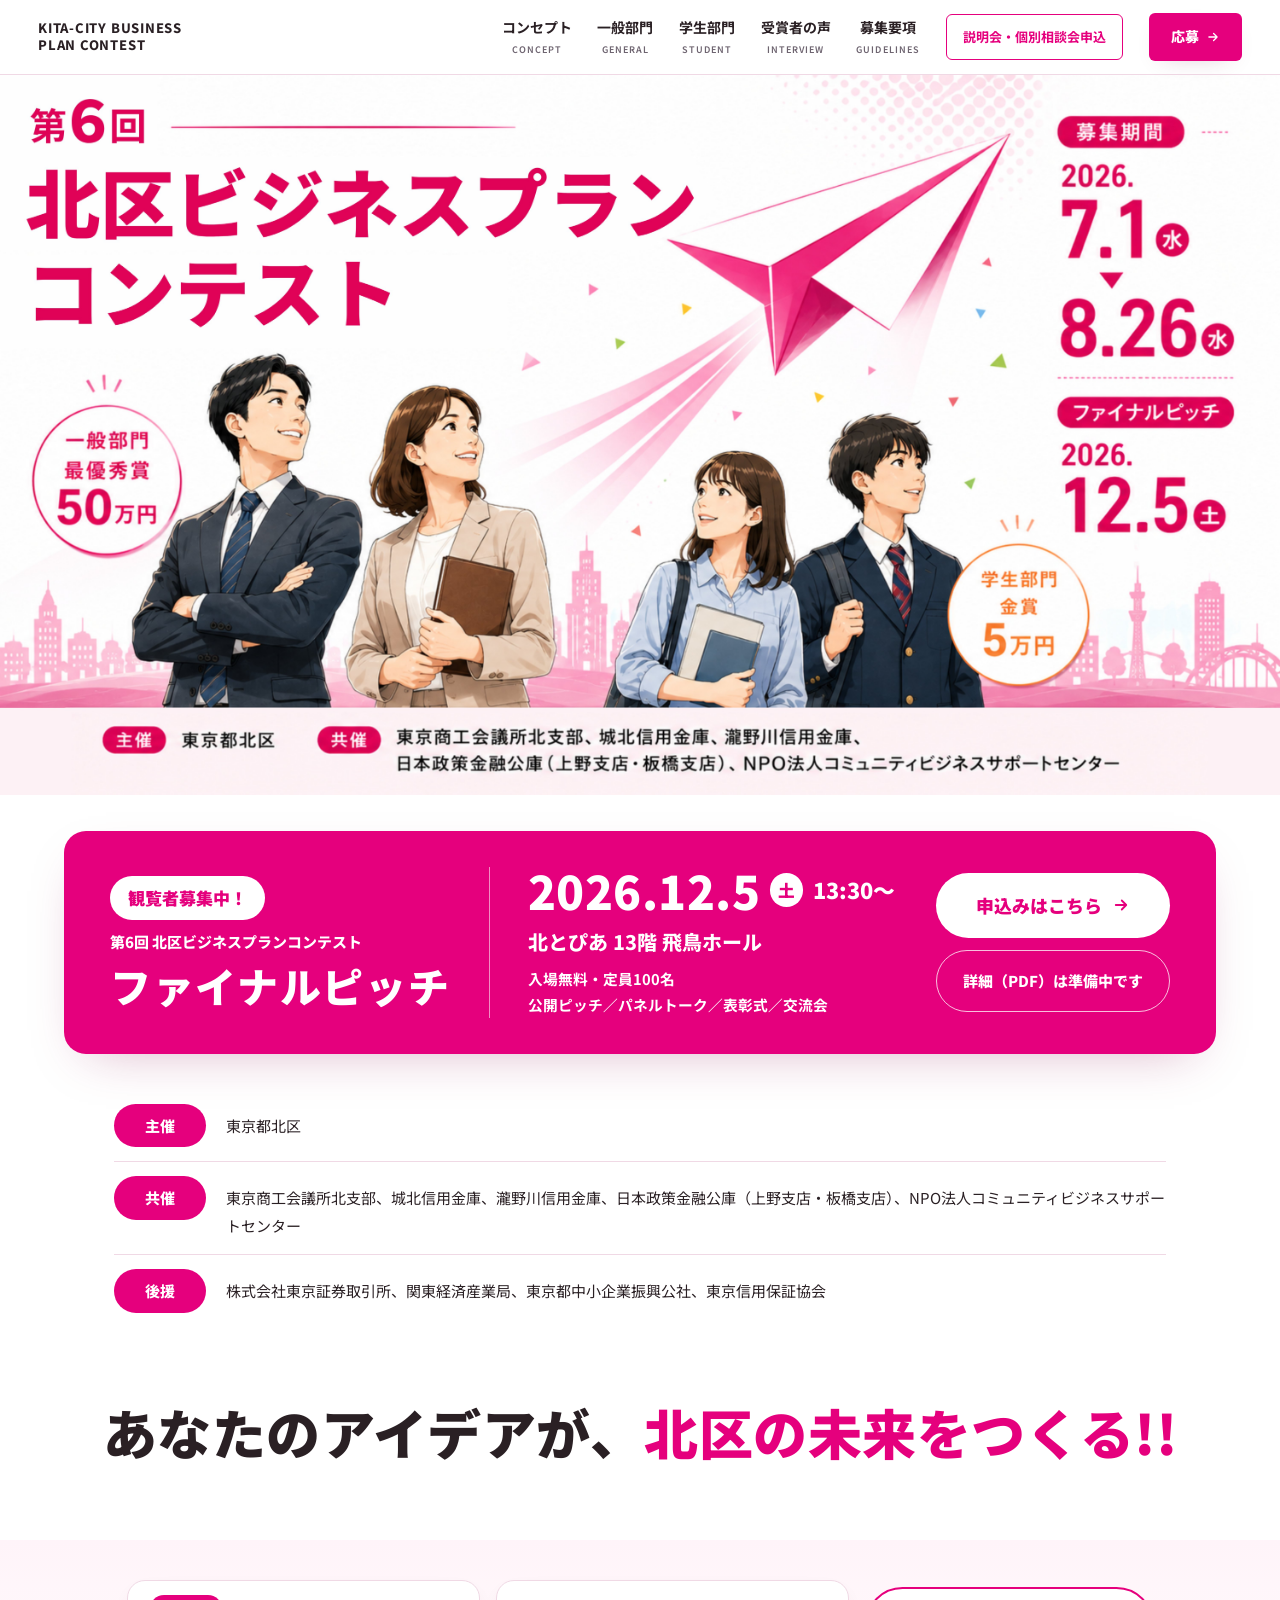
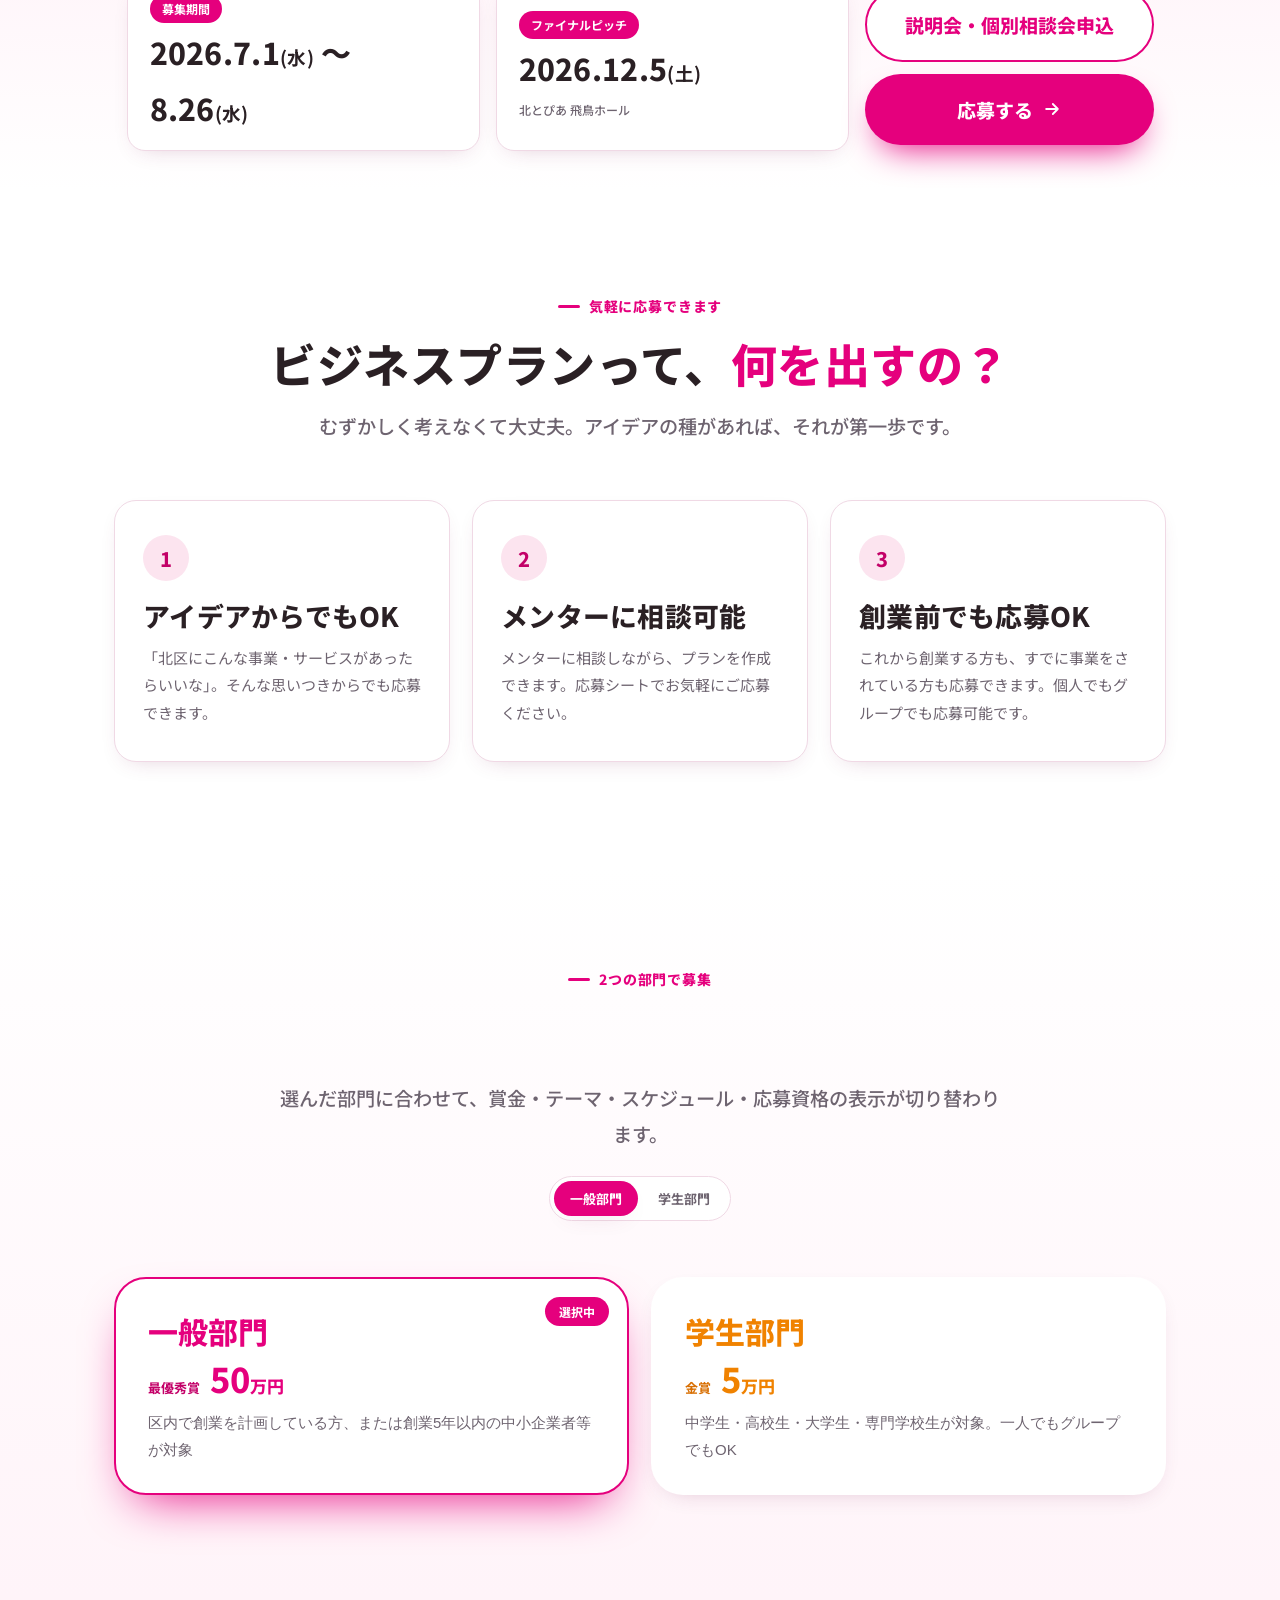
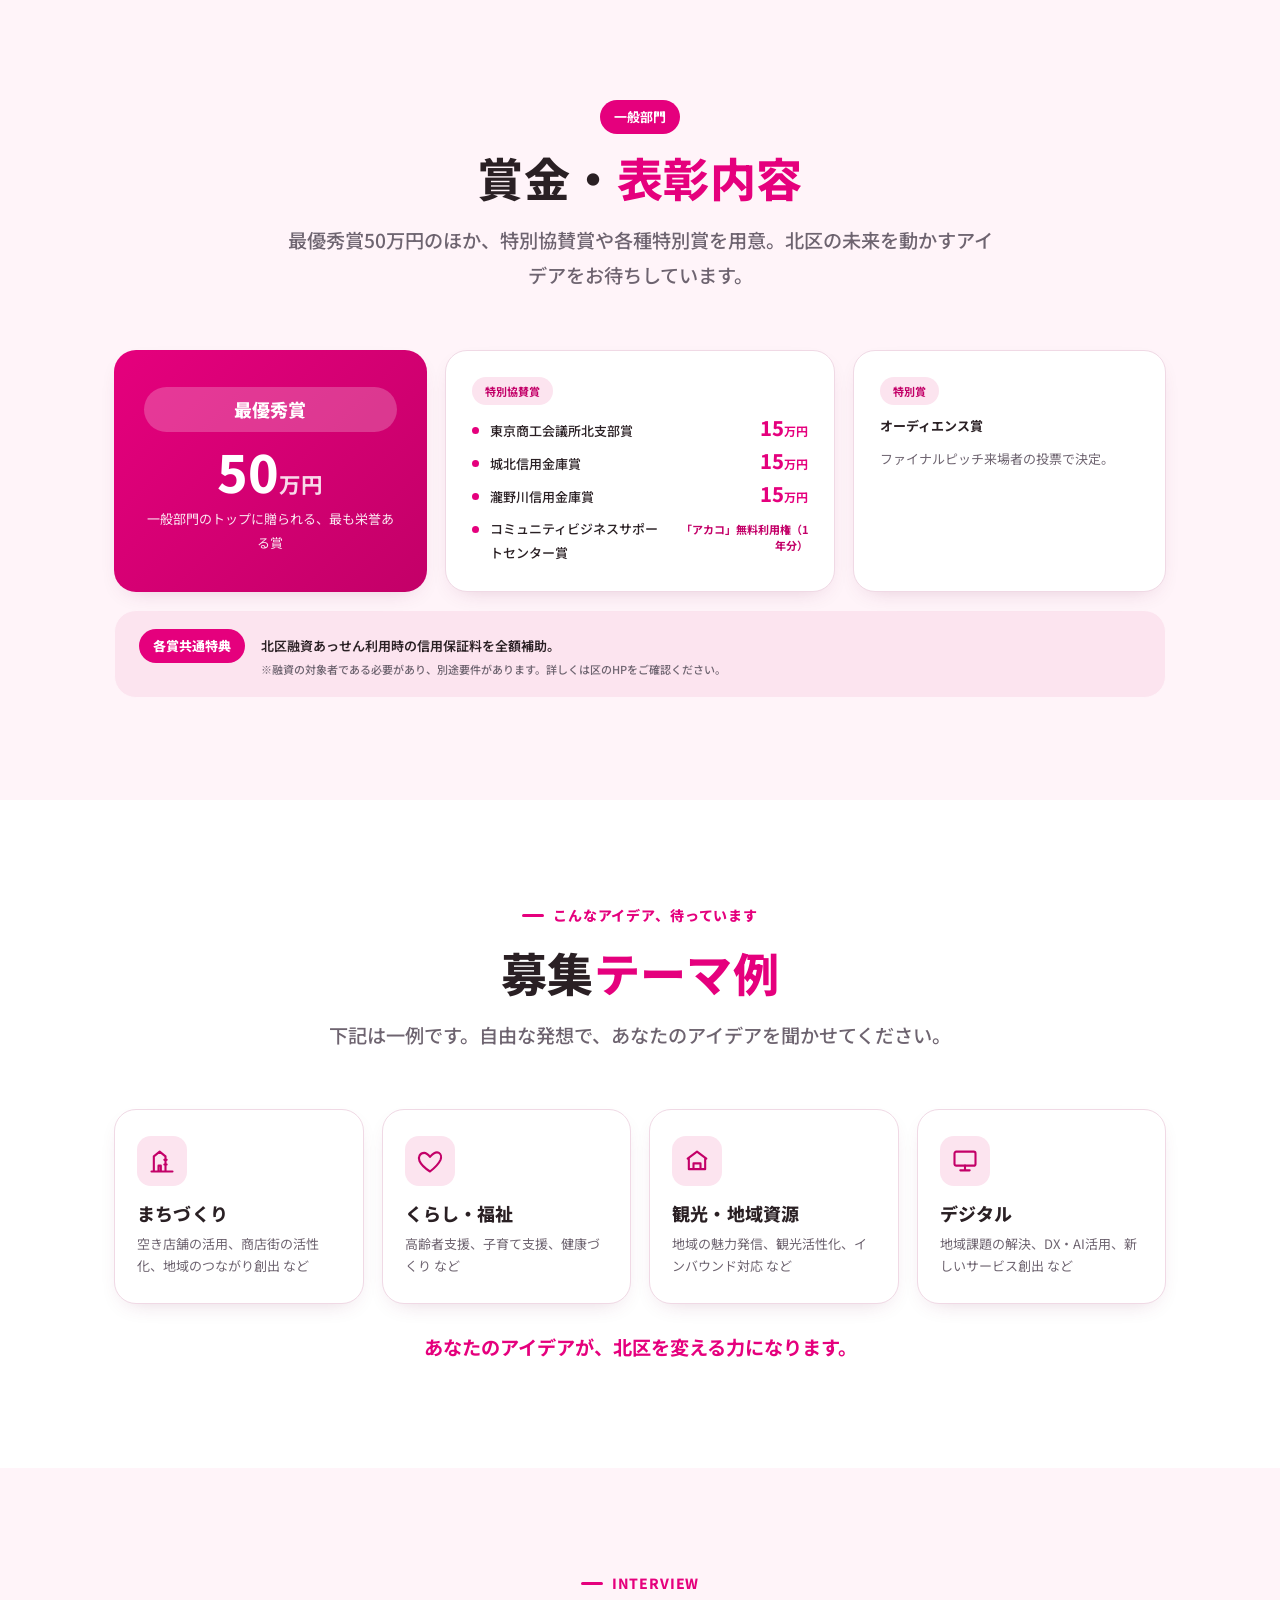
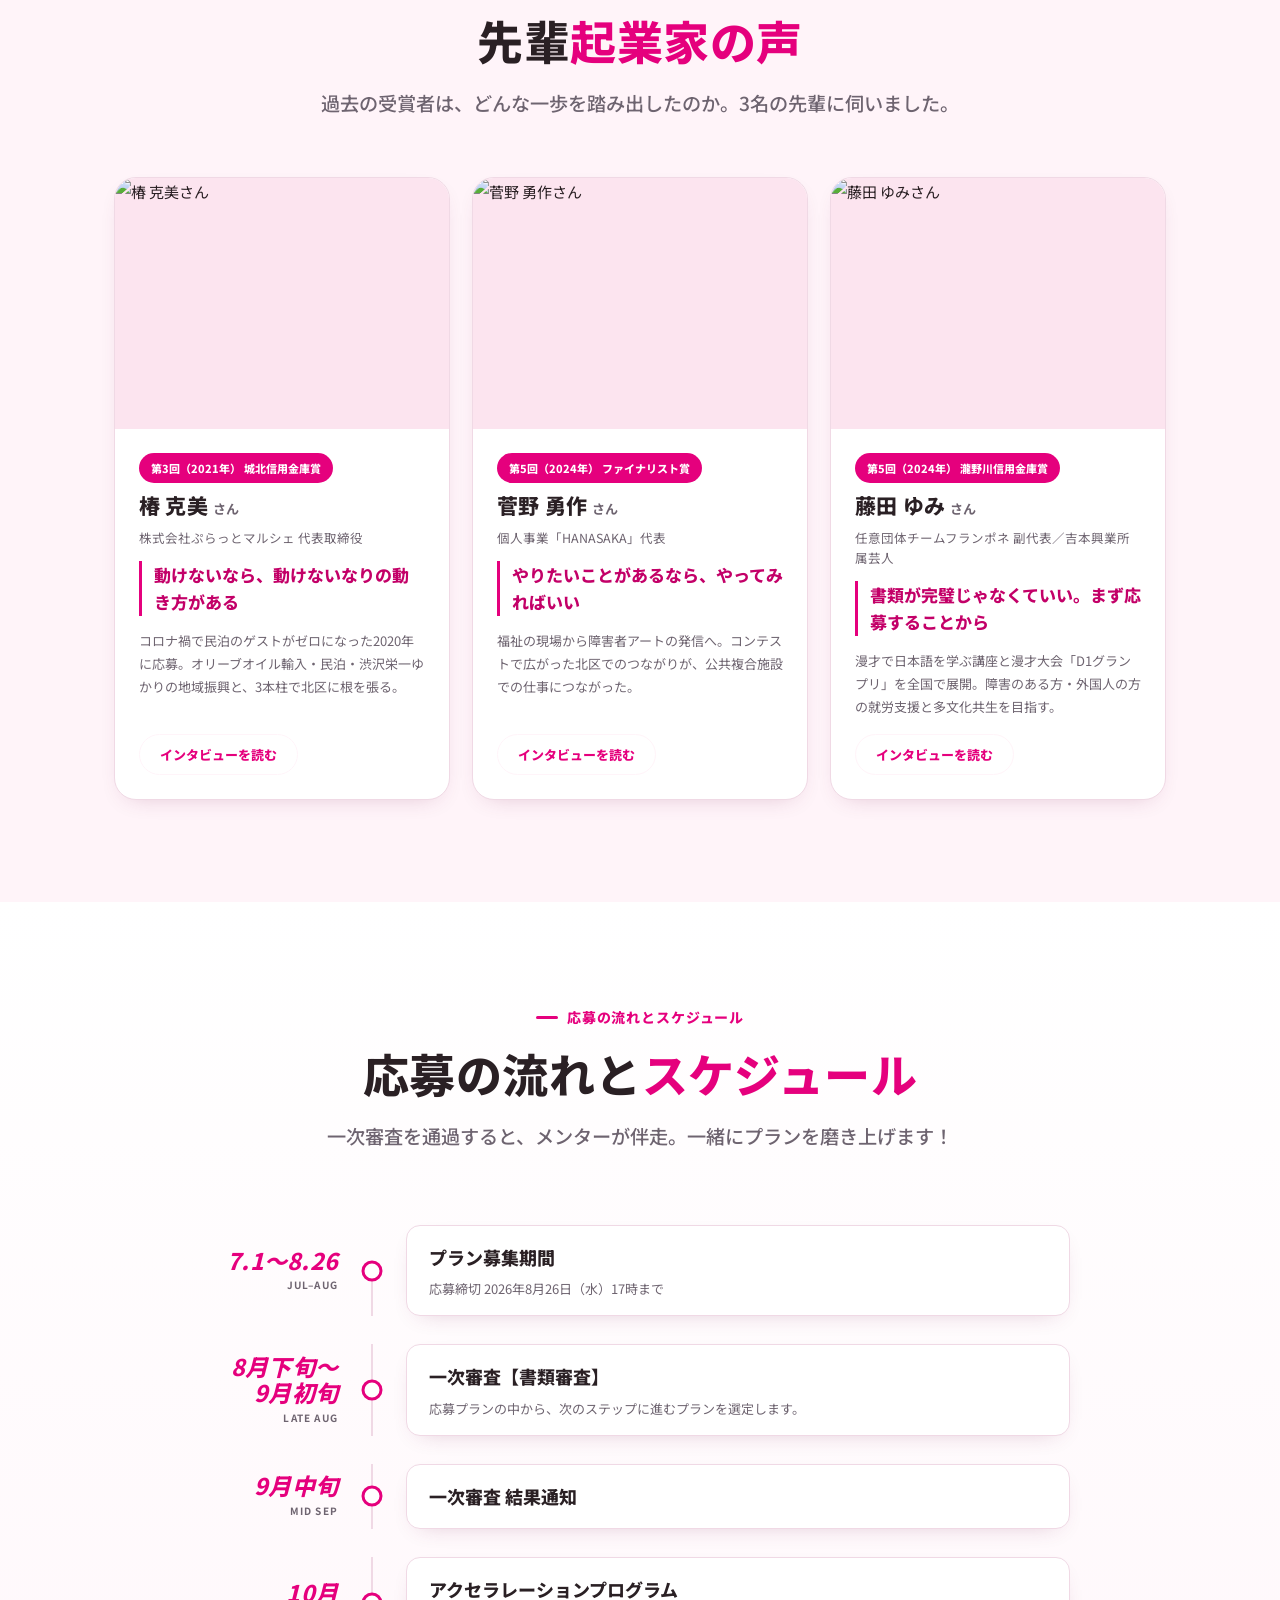
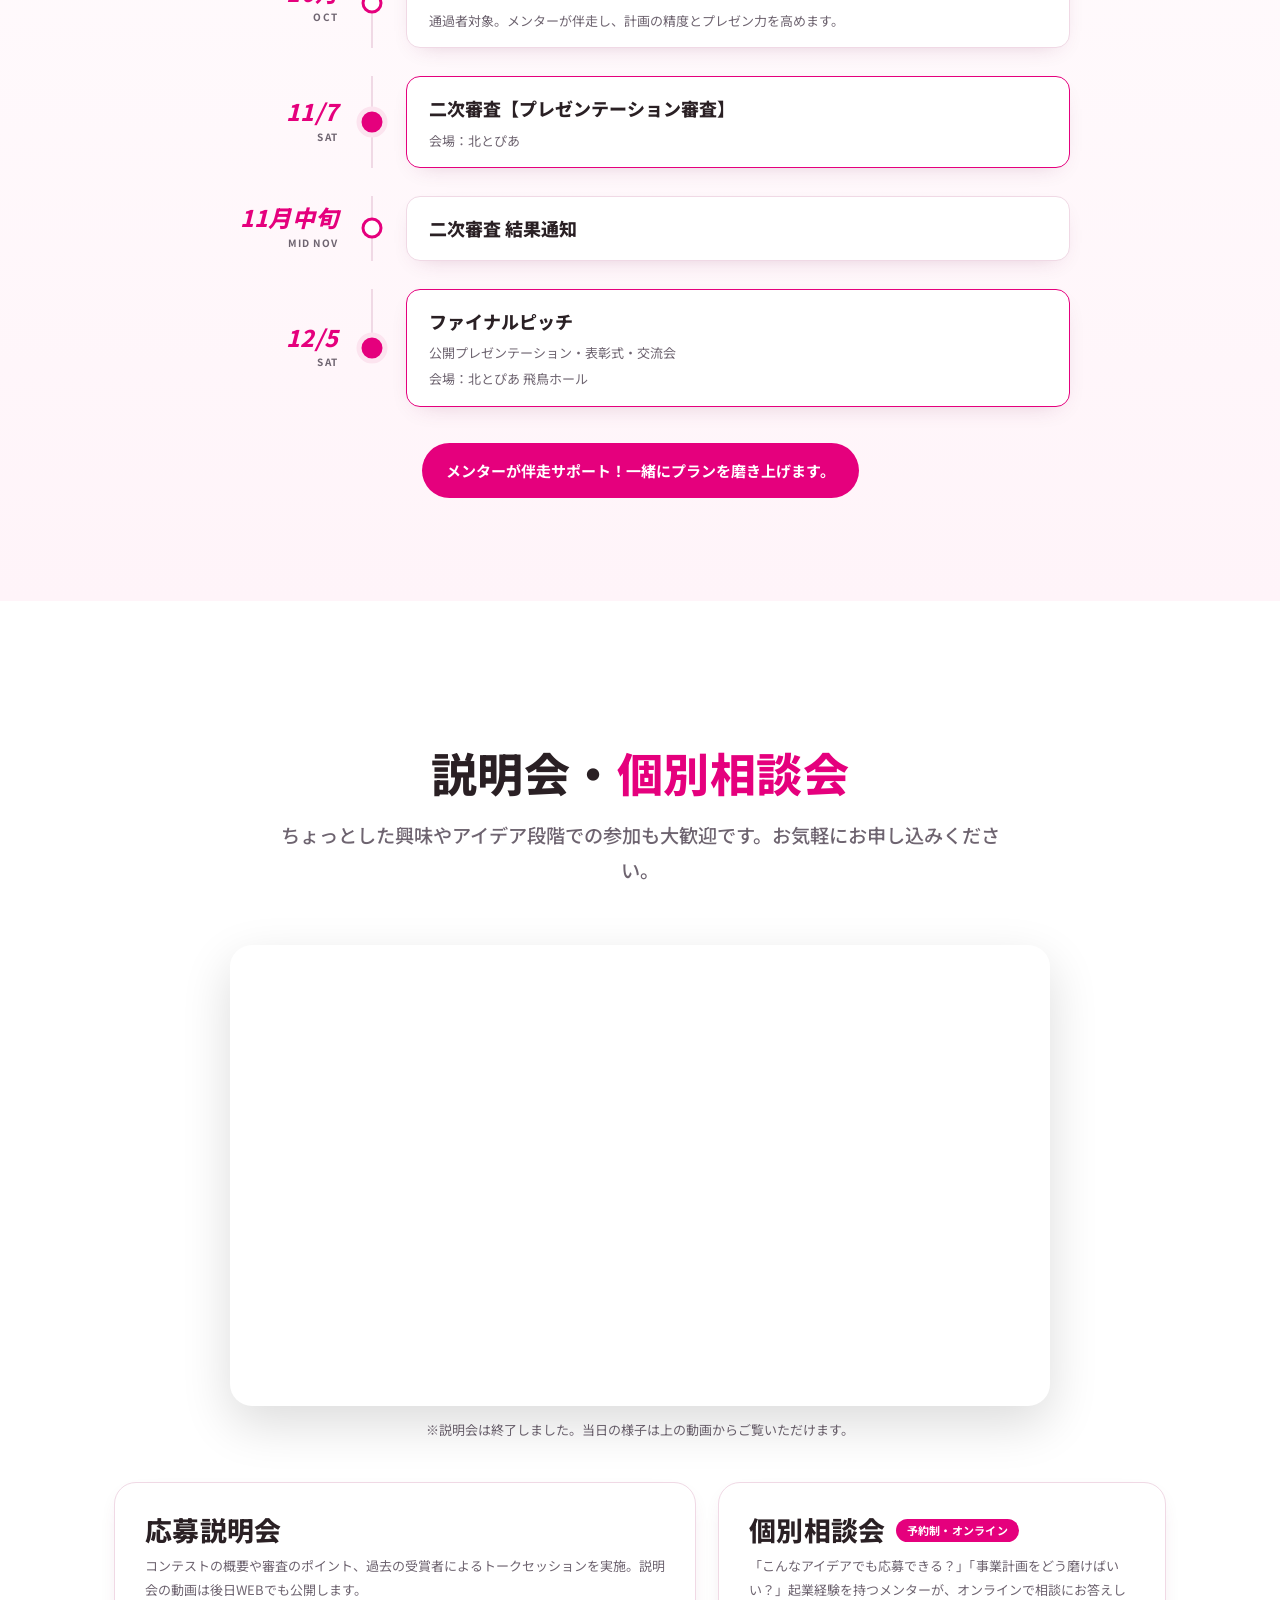
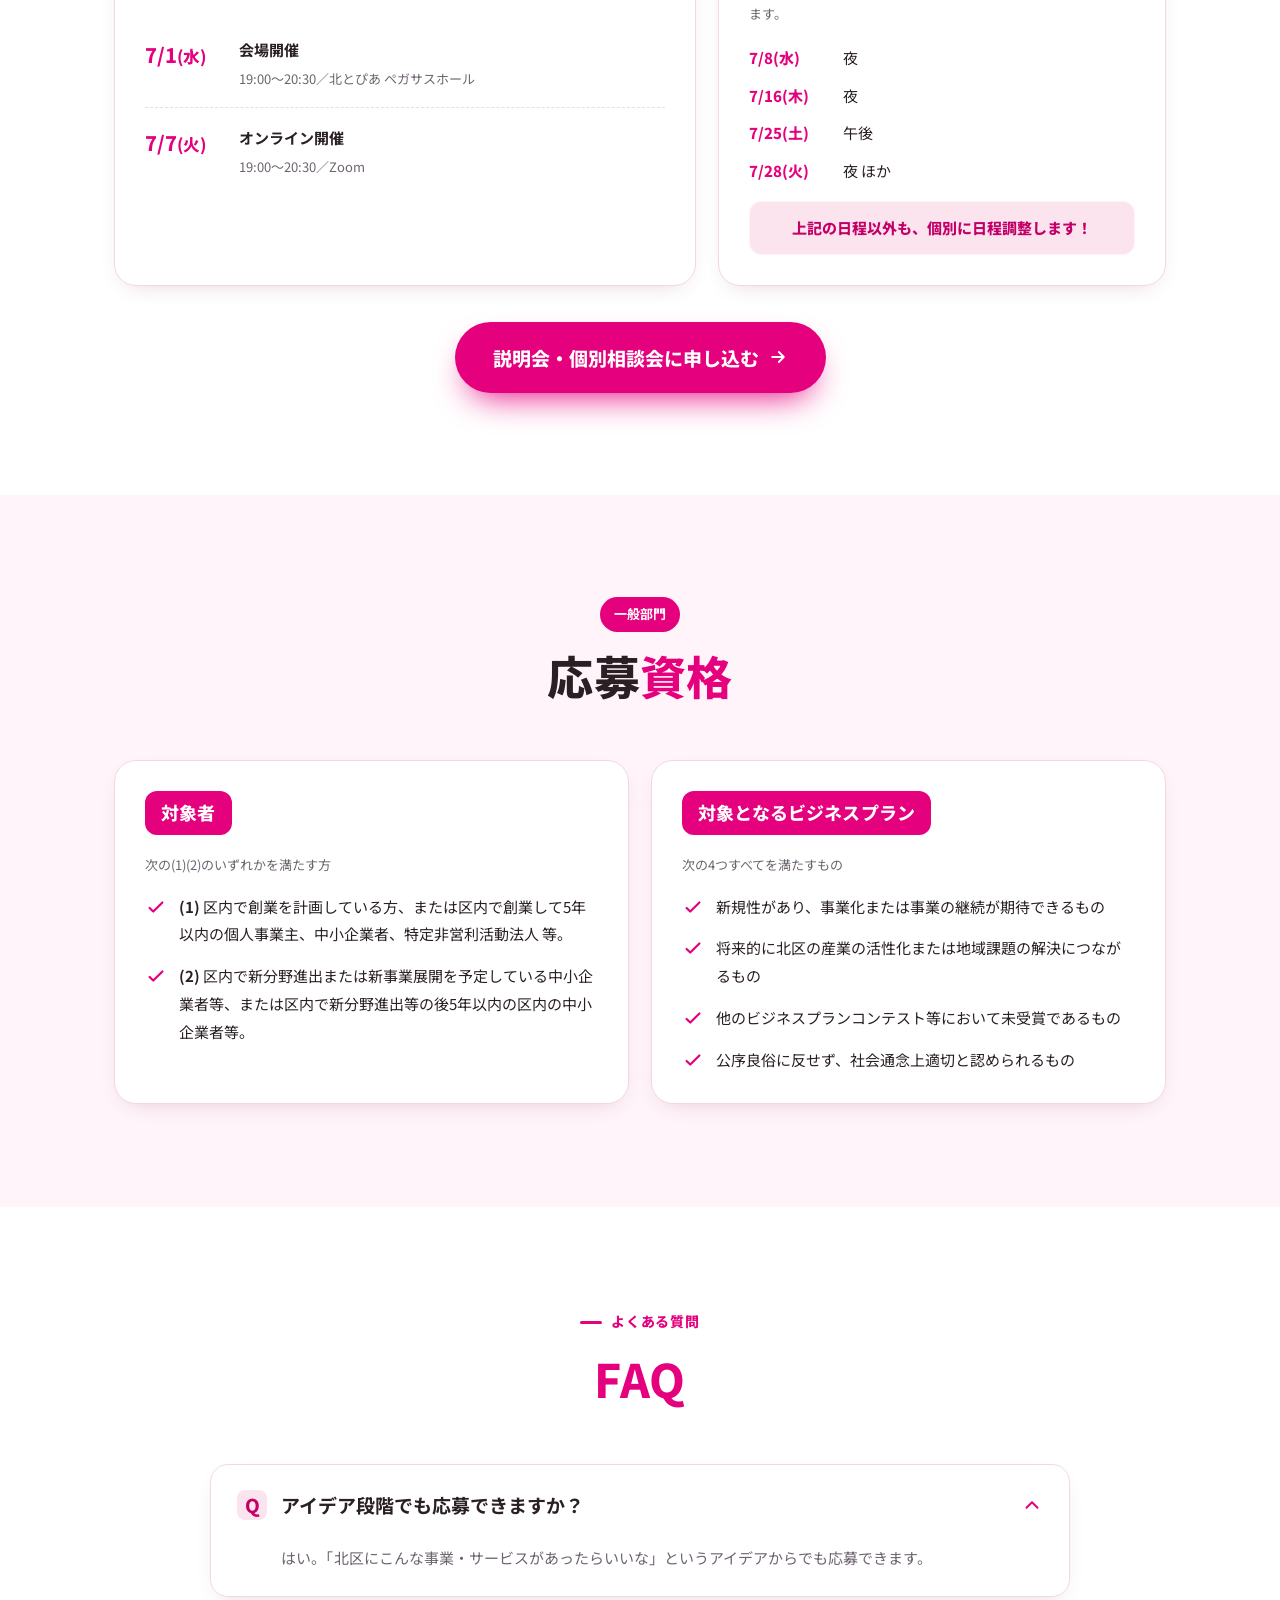
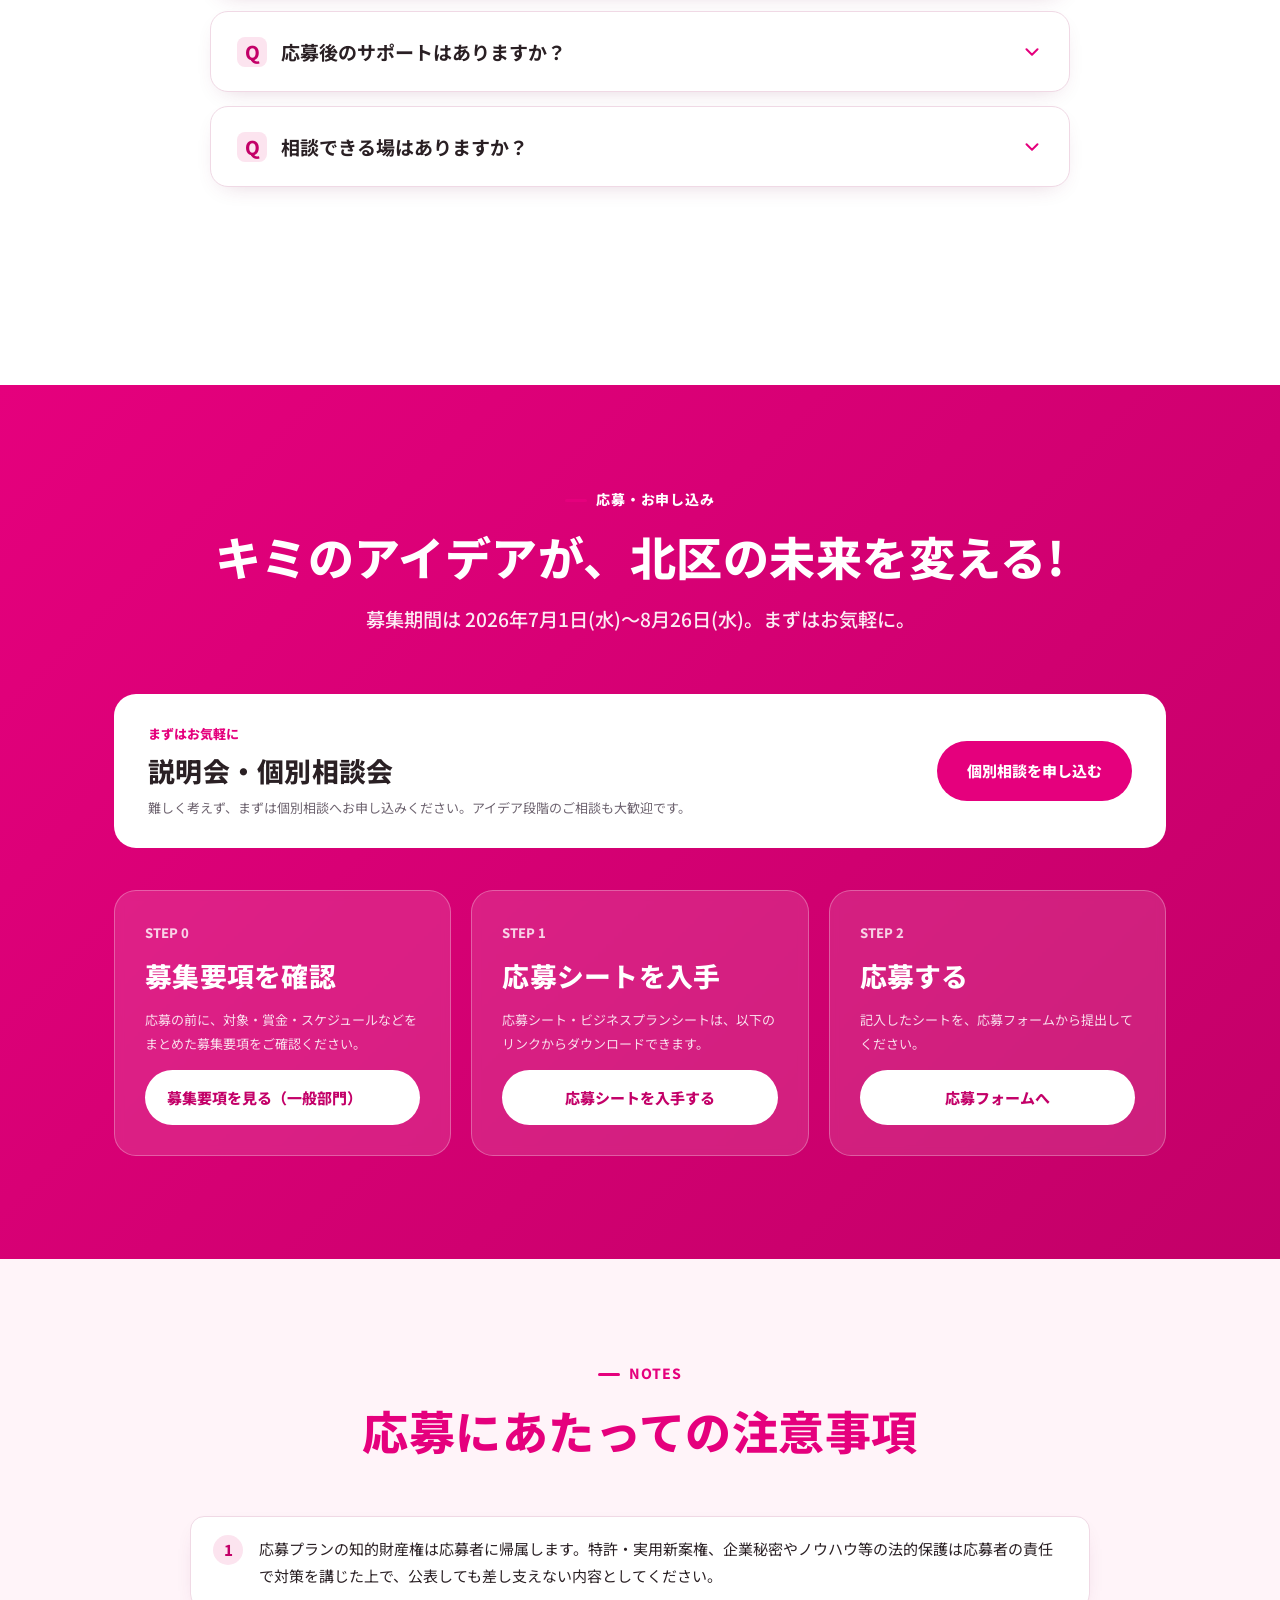
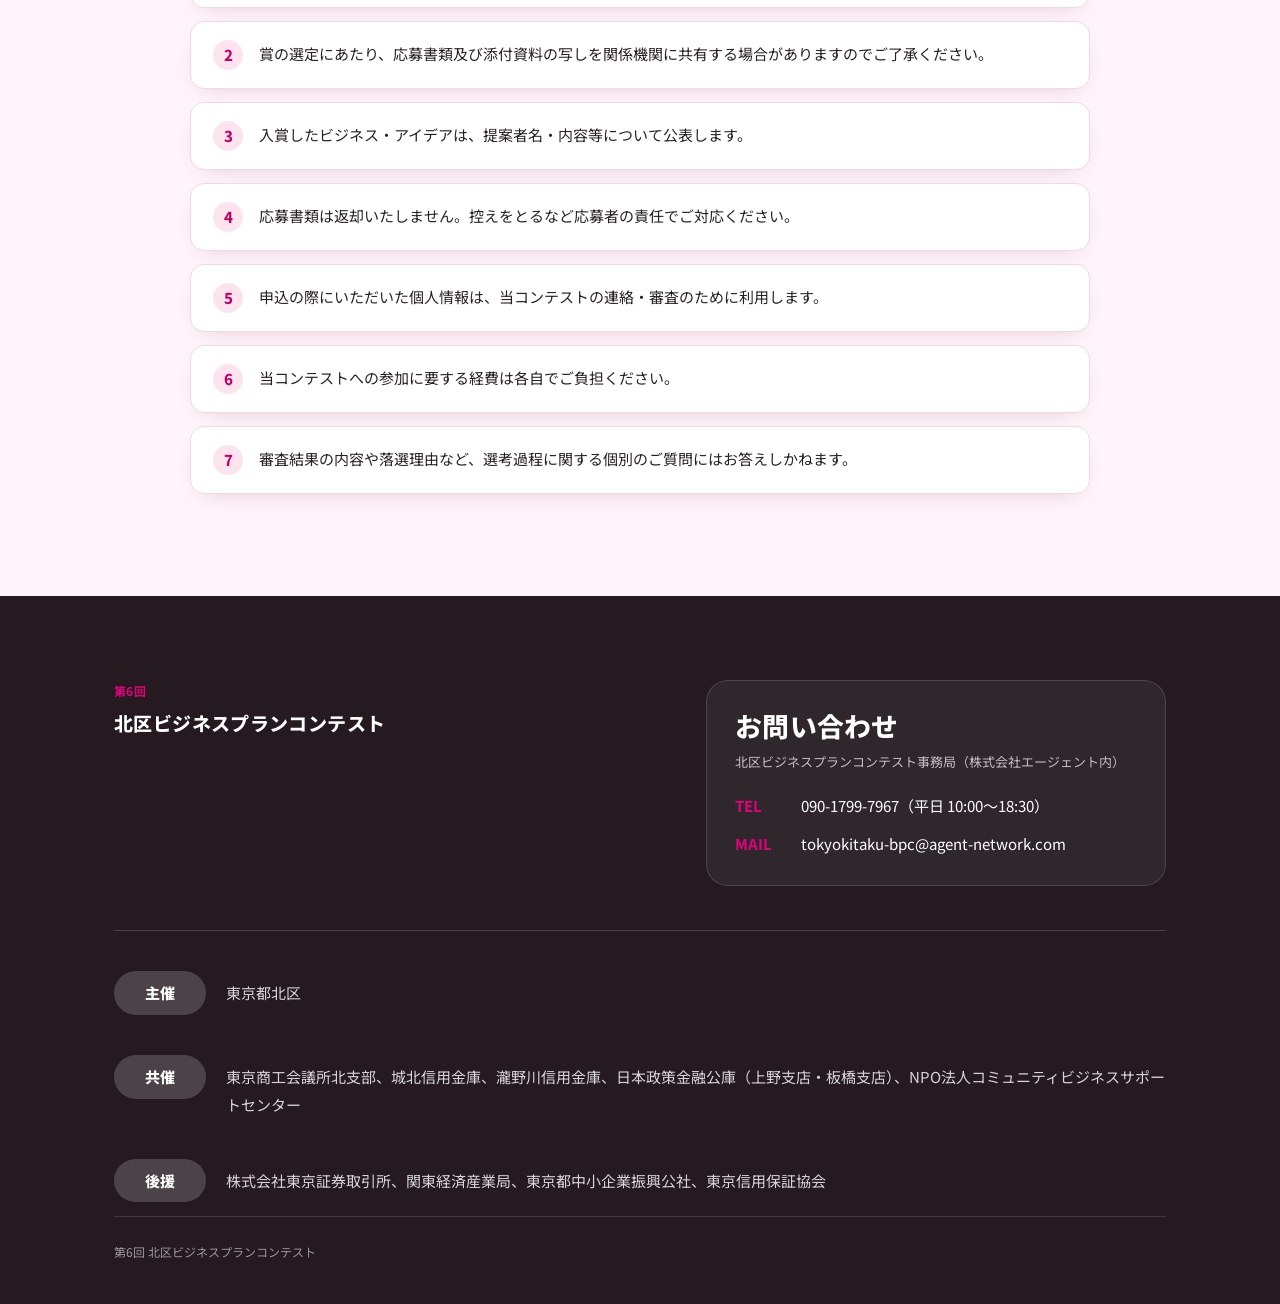
==== commit b87966a2: "Add files via upload" ====
--- a/index.html
+++ b/index.html
@@ -19,6 +19,7 @@
       <a href="#about"><span class="jp">コンセプト</span><span class="en">CONCEPT</span></a>
       <a href="#division" data-div="biz"><span class="jp">一般部門</span><span class="en">GENERAL</span></a>
       <a href="#division" data-div="student"><span class="jp">学生部門</span><span class="en">STUDENT</span></a>
+      <a href="#voice"><span class="jp">受賞者の声</span><span class="en">INTERVIEW</span></a>
       <a href="#eligibility"><span class="jp">募集要項</span><span class="en">GUIDELINES</span></a>
     </nav>
     <a class="hd-sub" href="https://forms.gle/AXQM5KxTHTgCy7e18" target="_blank" rel="noopener">説明会・個別相談会申込</a>
@@ -36,6 +37,35 @@
   <img src="assets/keyvisual.png" alt="第6回 北区ビジネスプランコンテスト キービジュアル">
 </section>
 
+<!-- ファイナルピッチ観覧者募集バナー -->
+<div class="fpb-wrap">
+  <div class="fpb reveal">
+    <div class="fpb-l">
+      <span class="fpb-badge">観覧者募集中！</span>
+      <span class="fpb-sub">第6回 北区ビジネスプランコンテスト</span>
+      <span class="fpb-title">ファイナルピッチ</span>
+    </div>
+    <div class="fpb-m">
+      <p class="fpb-date"><b>2026.12.5</b><span class="fpb-dow">土</span><span class="fpb-time">13:30〜</span></p>
+      <p class="fpb-venue">北とぴあ 13階 飛鳥ホール</p>
+      <p class="fpb-info">入場無料・定員100名<br>公開ピッチ／パネルトーク／表彰式／交流会</p>
+    </div>
+    <div class="fpb-r">
+      <a class="fpb-btn fpb-btn-pri" href="https://forms.gle/X8qf6xroe6esHKpb6" target="_blank" rel="noopener">申込みはこちら<svg viewBox="0 0 24 24" fill="none"><path d="M5 12h14M13 6l6 6-6 6" stroke="currentColor" stroke-width="2.4" stroke-linecap="round" stroke-linejoin="round"/></svg></a>
+      <span class="fpb-btn fpb-btn-off" aria-disabled="true">詳細（PDF）は準備中です</span>
+    </div>
+  </div>
+</div>
+
+<!-- 主催・共催・後援 -->
+<div class="credits">
+  <div class="wrap">
+    <div class="credit-row reveal"><span class="clab">主催</span><span class="cval">東京都北区</span></div>
+    <div class="credit-row reveal d1"><span class="clab">共催</span><span class="cval">東京商工会議所北支部、城北信用金庫、瀧野川信用金庫、日本政策金融公庫（上野支店・板橋支店）、NPO法人コミュニティビジネスサポートセンター</span></div>
+    <div class="credit-row reveal d2"><span class="clab">後援</span><span class="cval">株式会社東京証券取引所、関東経済産業局、東京都中小企業振興公社、東京信用保証協会</span></div>
+  </div>
+</div>
+
 <!-- division-aware catch phrase -->
 <section class="catch">
   <p class="catch-line only-biz reveal">あなたのアイデアが、<span class="acc">北区の未来をつくる!!</span></p>
@@ -82,8 +112,8 @@
       </div>
       <div class="card reveal d1">
         <span class="num">2</span>
-        <h3>事業計画書は不要</h3>
-        <p>本格的な事業計画書がなくても大丈夫。まずはお気軽にご応募ください。</p>
+        <h3>メンターに相談可能</h3>
+        <p>メンターに相談しながら、プランを作成できます。応募シートでお気軽にご応募ください。</p>
       </div>
       <div class="card biz reveal d2">
         <span class="num">3</span>
@@ -148,23 +178,22 @@
         </div>
         <div class="awardcard reveal d1">
           <span class="tagp">特別協賛賞</span>
-          <span class="av">各15<small>万円</small></span>
           <ul class="awl">
-            <li>東京商工会議所北支部賞</li>
-            <li>城北信用金庫賞</li>
-            <li>瀧野川信用金庫賞</li>
+            <li><span class="awn">東京商工会議所北支部賞</span><span class="awp">15<small>万円</small></span></li>
+            <li><span class="awn">城北信用金庫賞</span><span class="awp">15<small>万円</small></span></li>
+            <li><span class="awn">瀧野川信用金庫賞</span><span class="awp">15<small>万円</small></span></li>
+            <li><span class="awn">コミュニティビジネスサポートセンター賞</span><span class="awp txt">「アカコ」無料利用権（1年分）</span></li>
           </ul>
         </div>
         <div class="awardcard reveal d2">
-          <span class="tagp">特別賞</span>
-          <span class="at">コミュニティビジネス サポートセンター賞</span>
-          <p class="awd">地域に根ざした事業性が評価されたプランへ。</p>
-        </div>
-        <div class="awardcard reveal d3">
           <span class="tagp">特別賞</span>
           <span class="at">オーディエンス賞</span>
           <p class="awd">ファイナルピッチ来場者の投票で決定。</p>
         </div>
+      </div>
+      <div class="award-note reveal d3">
+        <b>各賞共通特典</b>
+        <span>北区融資あっせん利用時の信用保証料を全額補助。<small>※融資の対象者である必要があり、別途要件があります。詳しくは区のHPをご確認ください。</small></span>
       </div>
     </div>
 
@@ -230,7 +259,7 @@
         <div class="theme reveal d2">
           <div class="ic"><svg viewBox="0 0 24 24" fill="none"><path d="M4 19V6a2 2 0 0 1 2-2h11v15H6a2 2 0 0 0-2 2Zm2 0h12" stroke="currentColor" stroke-width="1.8" stroke-linecap="round" stroke-linejoin="round"/></svg></div>
           <h4>観光・文化</h4>
-          <p>渋沢栄一ゆかりの街など、北区の魅力を発信するアイデア など</p>
+          <p>渋沢栄一ゆかりの街、北区の魅力を発信するアイデア など</p>
         </div>
         <div class="theme reveal d3">
           <div class="ic"><svg viewBox="0 0 24 24" fill="none"><path d="M3 5h7a2 2 0 0 1 2 2v12a2 2 0 0 0-2-2H3V5ZM21 5h-7a2 2 0 0 0-2 2v12a2 2 0 0 1 2-2h7V5Z" stroke="currentColor" stroke-width="1.8" stroke-linejoin="round"/></svg></div>
@@ -263,6 +292,61 @@
   </div>
 </section>
 
+<!-- ============================ 受賞者インタビュー ============================ -->
+<section class="sec soft" id="voice">
+  <div class="wrap">
+    <div class="sec-head center">
+      <span class="eyebrow-lab reveal">INTERVIEW</span>
+      <h2 class="h2 reveal d1">先輩<span class="pk">起業家の声</span></h2>
+      <p class="lead-tx reveal d2">過去の受賞者は、どんな一歩を踏み出したのか。3名の先輩に伺いました。</p>
+    </div>
+    <div class="ivgrid">
+      <article class="ivcard reveal">
+        <div class="ivphoto"><img src="assets/iv-card-tsubaki.png" alt="椿 克美さん" loading="lazy"></div>
+        <div class="ivbody">
+          <span class="ivtag">第3回（2021年） 城北信用金庫賞</span>
+          <h3>椿 克美 <small>さん</small></h3>
+          <p class="ivorg">株式会社ぷらっとマルシェ 代表取締役</p>
+          <blockquote class="ivq">動けないなら、動けないなりの動き方がある</blockquote>
+          <p class="ivsum">コロナ禍で民泊のゲストがゼロになった2020年に応募。オリーブオイル輸入・民泊・渋沢栄一ゆかりの地域振興と、3本柱で北区に根を張る。</p>
+          <button class="ivmore" data-iv="tsubaki" type="button">インタビューを読む</button>
+        </div>
+      </article>
+      <article class="ivcard reveal d1">
+        <div class="ivphoto"><img src="assets/iv-card-kanno.png" alt="菅野 勇作さん" loading="lazy"></div>
+        <div class="ivbody">
+          <span class="ivtag">第5回（2024年） ファイナリスト賞</span>
+          <h3>菅野 勇作 <small>さん</small></h3>
+          <p class="ivorg">個人事業「HANASAKA」代表</p>
+          <blockquote class="ivq">やりたいことがあるなら、やってみればいい</blockquote>
+          <p class="ivsum">福祉の現場から障害者アートの発信へ。コンテストで広がった北区でのつながりが、公共複合施設での仕事につながった。</p>
+          <button class="ivmore" data-iv="kanno" type="button">インタビューを読む</button>
+        </div>
+      </article>
+      <article class="ivcard reveal d2">
+        <div class="ivphoto"><img src="assets/iv-card-fujita.png" alt="藤田 ゆみさん" loading="lazy"></div>
+        <div class="ivbody">
+          <span class="ivtag">第5回（2024年） 瀧野川信用金庫賞</span>
+          <h3>藤田 ゆみ <small>さん</small></h3>
+          <p class="ivorg">任意団体チームフランポネ 副代表／吉本興業所属芸人</p>
+          <blockquote class="ivq">書類が完璧じゃなくていい。まず応募することから</blockquote>
+          <p class="ivsum">漫才で日本語を学ぶ講座と漫才大会「D1グランプリ」を全国で展開。障害のある方・外国人の方の就労支援と多文化共生を目指す。</p>
+          <button class="ivmore" data-iv="fujita" type="button">インタビューを読む</button>
+        </div>
+      </article>
+    </div>
+  </div>
+</section>
+
+<!-- インタビュー本文モーダル -->
+<div class="ivmodal" id="ivmodal" hidden>
+  <div class="ivmodal-bg" data-ivclose></div>
+  <div class="ivmodal-panel" role="dialog" aria-modal="true" aria-labelledby="ivmodal-title">
+    <button class="ivclose" data-ivclose type="button" aria-label="閉じる">×</button>
+    <div class="ivmodal-scroll" id="ivmodal-body"></div>
+  </div>
+</div>
+
 <!-- ============================ 応募の流れ ============================ -->
 <section class="sec tint" id="flow">
   <div class="wrap">
@@ -275,8 +359,8 @@
     <!-- 一般部門 schedule -->
     <div class="only-biz">
       <ol class="sched reveal">
-        <li class="ev"><span class="ev-date"><b>7.1〜8.26</b><i>JUL–AUG</i></span><span class="ev-dot"></span><span class="ev-body"><b>プラン募集期間</b><span>応募締切 2026年8月26日（水）</span></span></li>
-        <li class="ev"><span class="ev-date"><b>9月</b><i>SEP</i></span><span class="ev-dot"></span><span class="ev-body"><b>一次審査【書類審査】</b><span>応募プランの中から、次のステップに進むプランを選定します。</span></span></li>
+        <li class="ev"><span class="ev-date"><b>7.1〜8.26</b><i>JUL–AUG</i></span><span class="ev-dot"></span><span class="ev-body"><b>プラン募集期間</b><span>応募締切 2026年8月26日（水）17時まで</span></span></li>
+        <li class="ev"><span class="ev-date"><b>8月下旬〜<br>9月初旬</b><i>LATE AUG</i></span><span class="ev-dot"></span><span class="ev-body"><b>一次審査【書類審査】</b><span>応募プランの中から、次のステップに進むプランを選定します。</span></span></li>
         <li class="ev"><span class="ev-date"><b>9月中旬</b><i>MID SEP</i></span><span class="ev-dot"></span><span class="ev-body"><b>一次審査 結果通知</b></span></li>
         <li class="ev"><span class="ev-date"><b>10月</b><i>OCT</i></span><span class="ev-dot"></span><span class="ev-body"><b>アクセラレーションプログラム</b><span>通過者対象。メンターが伴走し、計画の精度とプレゼン力を高めます。</span></span></li>
         <li class="ev key"><span class="ev-date"><b>11/7</b><i>SAT</i></span><span class="ev-dot"></span><span class="ev-body"><b>二次審査【プレゼンテーション審査】</b><span>会場：北とぴあ</span></span></li>
@@ -288,9 +372,10 @@
     <!-- 学生部門 schedule -->
     <div class="only-student">
       <ol class="sched reveal">
-        <li class="ev"><span class="ev-date"><b>7.1〜8.26</b><i>JUL–AUG</i></span><span class="ev-dot"></span><span class="ev-body"><b>プラン募集期間</b><span>応募締切 2026年8月26日（水）</span></span></li>
-        <li class="ev hl"><span class="ev-date"><b>7/18</b><i>SAT</i></span><span class="ev-dot"></span><span class="ev-body"><b>事業づくり体験会<span class="tagmini">イチオシ</span></b><span>特別講演＋説明会＋体験会＋エントリーがこの1日で完了／赤羽イノベーションサイト</span></span></li>
-        <li class="ev"><span class="ev-date"><b>9月</b><i>SEP</i></span><span class="ev-dot"></span><span class="ev-body"><b>一次審査【書類審査】</b><span>応募プランの中から、二次審査に進むプランを選定します。</span></span></li>
+        <li class="ev"><span class="ev-date"><b>7.1〜8.26</b><i>JUL–AUG</i></span><span class="ev-dot"></span><span class="ev-body"><b>プラン募集期間</b><span>応募締切 2026年8月26日（水）17時まで</span></span></li>
+        <li class="ev hl"><span class="ev-date"><b>7/18</b><i>SAT</i></span><span class="ev-dot"></span><span class="ev-body"><b>事業づくり体験会<span class="tagmini">イチオシ</span></b><span>特別講演＋説明会＋体験会＋エントリーがこの1日で完了
+会場：赤羽イノベーションサイト</span></span></li>
+        <li class="ev"><span class="ev-date"><b>8月下旬〜<br>9月初旬</b><i>LATE AUG</i></span><span class="ev-dot"></span><span class="ev-body"><b>一次審査【書類審査】</b><span>応募プランの中から、二次審査に進むプランを選定します。</span></span></li>
         <li class="ev"><span class="ev-date"><b>9月中旬</b><i>MID SEP</i></span><span class="ev-dot"></span><span class="ev-body"><b>一次審査 結果通知</b></span></li>
         <li class="ev"><span class="ev-date"><b>10月</b><i>OCT</i></span><span class="ev-dot"></span><span class="ev-body"><b>アクセラレーションプログラム</b><span>通過者対象。メンターが伴走し、計画の精度とプレゼン力を高めます。</span></span></li>
         <li class="ev key"><span class="ev-date"><b>11/7</b><i>SAT</i></span><span class="ev-dot"></span><span class="ev-body"><b>二次審査【プレゼンテーション審査】</b><span>会場：北とぴあ</span></span></li>
@@ -313,24 +398,30 @@
       <p class="lead-tx reveal d2">ちょっとした興味やアイデア段階での参加も大歓迎です。お気軽にお申し込みください。</p>
     </div>
 
+    <div class="video-frame reveal">
+      <iframe src="https://www.youtube-nocookie.com/embed/6WgJKNYpDso" title="第6回 北区ビジネスプランコンテスト 説明会動画" frameborder="0" allow="accelerometer; autoplay; clipboard-write; encrypted-media; gyroscope; picture-in-picture; web-share" allowfullscreen></iframe>
+    </div>
+    <p class="video-cap reveal">※説明会は終了しました。当日の様子は上の動画からご覧いただけます。</p>
+
     <!-- 一般部門 events -->
     <div class="only-biz">
       <div class="events">
         <div class="evcard reveal">
-          <h3>応募説明会 <span class="pill">2回開催</span></h3>
+          <h3>応募説明会</h3>
           <p class="desc">コンテストの概要や審査のポイント、過去の受賞者によるトークセッションを実施。説明会の動画は後日WEBでも公開します。</p>
           <div class="evrow"><div class="date">7/1<small>(水)</small></div><div class="meta"><b>会場開催</b><span>19:00〜20:30／北とぴあ ペガサスホール</span></div></div>
-          <div class="evrow"><div class="date">7/22<small>(水)</small></div><div class="meta"><b>オンライン開催</b><span>19:00〜20:30／Zoom</span></div></div>
+          <div class="evrow"><div class="date">7/7<small>(火)</small></div><div class="meta"><b>オンライン開催</b><span>19:00〜20:30／Zoom</span></div></div>
         </div>
         <div class="evcard consult reveal d1">
           <h3>個別相談会 <span class="pill">予約制・オンライン</span></h3>
           <p class="desc">「こんなアイデアでも応募できる？」「事業計画をどう磨けばいい？」起業経験を持つメンターが、オンラインで相談にお答えします。</p>
           <ul>
             <li><b>7/8(水)</b>夜</li>
+            <li><b>7/16(木)</b>夜</li>
             <li><b>7/25(土)</b>午後</li>
             <li><b>7/28(火)</b>夜 ほか</li>
-            <li><b>その他</b>個別に日時を調整します</li>
           </ul>
+          <p class="consult-note hot">上記の日程以外も、個別に日程調整します！</p>
         </div>
       </div>
     </div>
@@ -348,10 +439,11 @@
           <p class="desc">「こんなアイデアでも応募できる？」「何をテーマにしたらいい？」起業経験を持つメンターが、オンラインで相談にお答えします。一人でもグループでもOK。</p>
           <ul>
             <li><b>7/8(水)</b>夜</li>
+            <li><b>7/16(木)</b>夜</li>
             <li><b>7/25(土)</b>午後</li>
             <li><b>7/28(火)</b>夜 ほか</li>
-            <li><b>その他</b>個別に日時を調整／オンライン開催</li>
           </ul>
+          <p class="consult-note hot">上記の日程以外も、個別に日程調整します！</p>
         </div>
       </div>
     </div>
@@ -380,7 +472,7 @@
           <h3>対象者</h3>
           <p style="color:var(--sub);font-size:var(--t-small);margin-bottom:16px">次の(1)(2)のいずれかを満たす方</p>
           <ul>
-            <li><svg class="ck" viewBox="0 0 24 24" fill="none"><path d="m5 13 4 4L19 7" stroke="currentColor" stroke-width="2.4" stroke-linecap="round" stroke-linejoin="round"/></svg><span><b>(1)</b> 区内で創業を計画している方、または区内で創業して5年以内の中小企業者等（中小企業者、一般社団法人等、特定非営利活動法人 等）。</span></li>
+            <li><svg class="ck" viewBox="0 0 24 24" fill="none"><path d="m5 13 4 4L19 7" stroke="currentColor" stroke-width="2.4" stroke-linecap="round" stroke-linejoin="round"/></svg><span><b>(1)</b> 区内で創業を計画している方、または区内で創業して5年以内の個人事業主、中小企業者、特定非営利活動法人 等。</span></li>
             <li><svg class="ck" viewBox="0 0 24 24" fill="none"><path d="m5 13 4 4L19 7" stroke="currentColor" stroke-width="2.4" stroke-linecap="round" stroke-linejoin="round"/></svg><span><b>(2)</b> 区内で新分野進出または新事業展開を予定している中小企業者等、または区内で新分野進出等の後5年以内の区内の中小企業者等。</span></li>
           </ul>
         </div>
@@ -403,14 +495,15 @@
         <div class="eligcard reveal">
           <h3>対象者</h3>
           <ul>
-            <li><svg class="ck" viewBox="0 0 24 24" fill="none"><path d="m5 13 4 4L19 7" stroke="currentColor" stroke-width="2.4" stroke-linecap="round" stroke-linejoin="round"/></svg><span>学校教育法に定める学校（小学校・幼稚園等を除く）、専修学校、各種学校に在学している方。</span></li>
-            <li><svg class="ck" viewBox="0 0 24 24" fill="none"><path d="m5 13 4 4L19 7" stroke="currentColor" stroke-width="2.4" stroke-linecap="round" stroke-linejoin="round"/></svg><span>中学生・高校生・大学生・専門学校生が対象。一人でも、グループでも応募できます。</span></li>
+            <li><svg class="ck" viewBox="0 0 24 24" fill="none"><path d="m5 13 4 4L19 7" stroke="currentColor" stroke-width="2.4" stroke-linecap="round" stroke-linejoin="round"/></svg><span>学校教育法（昭和22年法律第26号）第1条に規定する学校（幼稚園、小学校又は幼稚園若しくは小学校に相当する課程を除く）、同法第124条に規定する専修学校又は同法第134条第1項に規定する各種学校に在学している方。</span></li>
           </ul>
         </div>
         <div class="eligcard reveal d1">
           <h3>対象となるビジネスプラン</h3>
-          <p style="color:var(--sub);font-size:var(--t-small);margin-bottom:16px">次の2つの両方を満たすもの</p>
+          <p style="color:var(--sub);font-size:var(--t-small);margin-bottom:16px">（１）～（４）のすべての要件を満たすもの</p>
           <ul>
+            <li><svg class="ck" viewBox="0 0 24 24" fill="none"><path d="m5 13 4 4L19 7" stroke="currentColor" stroke-width="2.4" stroke-linecap="round" stroke-linejoin="round"/></svg><span>新規性があり、将来的な事業化が期待できるもの</span></li>
+            <li><svg class="ck" viewBox="0 0 24 24" fill="none"><path d="m5 13 4 4L19 7" stroke="currentColor" stroke-width="2.4" stroke-linecap="round" stroke-linejoin="round"/></svg><span>将来的に産業の活性化又は地域課題の解決につながることが期待できるもの</span></li>
             <li><svg class="ck" viewBox="0 0 24 24" fill="none"><path d="m5 13 4 4L19 7" stroke="currentColor" stroke-width="2.4" stroke-linecap="round" stroke-linejoin="round"/></svg><span>他のビジネスプランコンテスト等において未受賞であるもの</span></li>
             <li><svg class="ck" viewBox="0 0 24 24" fill="none"><path d="m5 13 4 4L19 7" stroke="currentColor" stroke-width="2.4" stroke-linecap="round" stroke-linejoin="round"/></svg><span>公序良俗に反せず、社会通念上適切と認められるもの</span></li>
           </ul>
@@ -429,10 +522,6 @@
     </div>
     <div class="faq">
       <details class="qa reveal" open>
-        <summary><span class="q">Q</span>事業計画書は必要ですか？<svg class="ar" width="22" height="22" viewBox="0 0 24 24" fill="none"><path d="m6 9 6 6 6-6" stroke="currentColor" stroke-width="2.2" stroke-linecap="round" stroke-linejoin="round"/></svg></summary>
-        <div class="a">本格的な事業計画書は不要です。応募シートを用いて気軽にご応募いただけます。</div>
-      </details>
-      <details class="qa reveal">
         <summary><span class="q">Q</span>アイデア段階でも応募できますか？<svg class="ar" width="22" height="22" viewBox="0 0 24 24" fill="none"><path d="m6 9 6 6 6-6" stroke="currentColor" stroke-width="2.2" stroke-linecap="round" stroke-linejoin="round"/></svg></summary>
         <div class="a">はい。「北区にこんな事業・サービスがあったらいいな」というアイデアからでも応募できます。</div>
       </details>
@@ -457,15 +546,24 @@
   <div class="wrap">
     <div class="sec-head center">
       <span class="eyebrow-lab reveal" style="color: #fff; text-align: center">応募・お申し込み</span>
-      <h2 class="h2 reveal d1">キミのアイデアが、北区の未来を変える!!</h2>
+      <h2 class="h2 reveal d1">キミのアイデアが、北区の未来を変える!</h2>
       <p class="lead-tx reveal d2">募集期間は 2026年7月1日(水)〜8月26日(水)。まずはお気軽に。</p>
     </div>
+    <div class="applylead reveal">
+      <div class="applylead-tx">
+        <span class="st">まずはお気軽に</span>
+        <h3>説明会・個別相談会</h3>
+        <p>難しく考えず、まずは個別相談へお申し込みください。アイデア段階のご相談も大歓迎です。</p>
+      </div>
+      <a class="go" href="https://forms.gle/AXQM5KxTHTgCy7e18" target="_blank" rel="noopener">個別相談を申し込む</a>
+    </div>
     <div class="applygrid">
-      <div class="applycard lead-card reveal">
-        <span class="st">まずはここから</span>
-        <h3>説明会・個別相談会</h3>
-        <p>説明会・体験会・個別相談会への参加申し込みはこちら。アイデア段階の参加も歓迎です。</p>
-        <a class="go" href="https://forms.gle/AXQM5KxTHTgCy7e18" target="_blank" rel="noopener">参加を申し込む</a>
+      <div class="applycard reveal">
+        <span class="st">STEP 0</span>
+        <h3>募集要項を確認</h3>
+        <p>応募の前に、対象・賞金・スケジュールなどをまとめた募集要項をご確認ください。</p>
+        <a class="go only-biz" href="assets/guidelines-biz.pdf" target="_blank" rel="noopener">募集要項を見る（一般部門）</a>
+        <a class="go only-student" href="assets/guidelines-student.pdf" target="_blank" rel="noopener">募集要項を見る（学生部門）</a>
       </div>
       <div class="applycard reveal d1">
         <span class="st">STEP 1</span>
@@ -477,7 +575,7 @@
         <span class="st">STEP 2</span>
         <h3>応募する</h3>
         <p>記入したシートを、応募フォームから提出してください。</p>
-        <a class="go" href="https://forms.gle/8H4VAdirJ8ZhNuwv6" target="_blank" rel="noopener">応募フォームへ</a>
+        <a class="go" href="https://forms.gle/QQa8yRcQPzFXFgSZ9" target="_blank" rel="noopener">応募フォームへ</a>
       </div>
     </div>
   </div>
@@ -492,7 +590,7 @@
     </div>
     <ol class="notes reveal">
       <li><span class="no">1</span><p>応募プランの知的財産権は応募者に帰属します。特許・実用新案権、企業秘密やノウハウ等の法的保護は応募者の責任で対策を講じた上で、公表しても差し支えない内容としてください。</p></li>
-      <li><span class="no">2</span><p>特典の利用や賞の選定にあたり、応募申請書および添付資料の写しを関係機関に提出する場合があります。</p></li>
+      <li><span class="no">2</span><p>賞の選定にあたり、応募書類及び添付資料の写しを関係機関に共有する場合がありますのでご了承ください。</p></li>
       <li><span class="no">3</span><p>入賞したビジネス・アイデアは、提案者名・内容等について公表します。</p></li>
       <li><span class="no">4</span><p>応募書類は返却いたしません。控えをとるなど応募者の責任でご対応ください。</p></li>
       <li><span class="no">5</span><p>申込の際にいただいた個人情報は、当コンテストの連絡・審査のために利用します。</p></li>
@@ -513,21 +611,18 @@
           <span class="ft-mk">第6回</span>
           <span class="ft-name">北区ビジネスプランコンテスト</span>
         </div>
-        <div class="org">
-          <h4>主催</h4>
-          <p>東京都北区</p>
-        </div>
-        <div class="org">
-          <h4>共催</h4>
-          <p>東京商工会議所北支部、城北信用金庫、瀧野川信用金庫、日本政策金融公庫（上野支店・板橋支店）、NPO法人コミュニティビジネスサポートセンター</p>
-        </div>
       </div>
       <div class="contactbox">
         <h4>お問い合わせ</h4>
         <p class="sub">北区ビジネスプランコンテスト事務局（株式会社エージェント内）</p>
         <div class="row"><b>TEL</b><span>090-1799-7967（平日 10:00〜18:30）</span></div>
-        <div class="row"><b>MAIL</b><span><a href="/cdn-cgi/l/email-protection" class="__cf_email__" data-cfemail="afdbc0c4d6c0c4c6dbcec4da82cddfccefcec8cac1db82c1cadbd8c0ddc481ccc0c2">[email&#160;protected]</a></span></div>
-      </div>
+        <div class="row"><b>MAIL</b><span class="mailtext">tokyokitaku-bpc<span class="at">&#64;</span>agent-network<span aria-hidden="true">&#46;</span>com</span></div>
+      </div>
+    </div>
+    <div class="ft-orgs">
+      <div class="credit-row"><span class="clab">主催</span><span class="cval">東京都北区</span></div>
+      <div class="credit-row"><span class="clab">共催</span><span class="cval">東京商工会議所北支部、城北信用金庫、瀧野川信用金庫、日本政策金融公庫（上野支店・板橋支店）、NPO法人コミュニティビジネスサポートセンター</span></div>
+      <div class="credit-row"><span class="clab">後援</span><span class="cval">株式会社東京証券取引所、関東経済産業局、東京都中小企業振興公社、東京信用保証協会</span></div>
     </div>
     <div class="ft-bot">
       <span>第6回 北区ビジネスプランコンテスト</span>
@@ -539,10 +634,48 @@
 <!-- mobile sticky CTA -->
 <div class="mcta">
   <a class="btn btn-ghost" href="https://forms.gle/AXQM5KxTHTgCy7e18" target="_blank" rel="noopener">説明会・個別相談会</a>
-  <a class="btn btn-pri" href="https://forms.gle/8H4VAdirJ8ZhNuwv6" target="_blank" rel="noopener">応募する</a>
+  <a class="btn btn-pri" href="#apply">応募する</a>
 </div>
 
-<script data-cfasync="false" src="/cdn-cgi/scripts/5c5dd728/cloudflare-static/email-decode.min.js"></script><script>
+<script src="interviews.js"></script>
+<script>
+(function(){
+ var modal=document.getElementById('ivmodal'),body=document.getElementById('ivmodal-body');
+ if(!modal)return;
+ function esc(s){return String(s).replace(/&/g,'&amp;').replace(/</g,'&lt;')}
+ function open(k){
+  var d=window.IV_DATA&&window.IV_DATA[k];if(!d)return;
+  var h='<span class="ivm-tag">'+esc(d.tag)+'</span>';
+  h+='<h3 id="ivmodal-title" class="ivm-name">'+esc(d.name)+'</h3>';
+  h+='<p class="ivm-org">'+esc(d.org)+'</p>';
+  h+='<p class="ivm-lead">'+esc(d.lead)+'</p>';
+  h+='<div class="ivm-prof"><h4>プロフィール</h4><p class="ivm-pname">'+esc(d.name.replace(/さん$/,''))+'<span>（'+esc(d.kana)+'）</span></p>';
+  if(d.profile){h+='<p>'+esc(d.profile)+'</p>'}
+  if(d.profileList){h+='<ul>'+d.profileList.map(function(x){return '<li>'+esc(x)+'</li>'}).join('')+'</ul>'}
+  h+='</div>';
+  d.chapters.forEach(function(c){
+   h+='<h4 class="ivm-ch">'+esc(c.h)+'</h4>';
+   c.qa.forEach(function(p){
+    h+='<div class="ivm-qa"><p class="ivm-q">'+esc(p[0])+'</p>'+p[1].map(function(a){return '<p class="ivm-a">'+esc(a)+'</p>'}).join('')+'</div>';
+   });
+  });
+  if(d.photos&&d.photos.length){
+   h+='<div class="ivm-gal">'+d.photos.map(function(p){return '<figure><img src="'+p.src+'" alt="'+esc(p.cap)+'" loading="lazy"><figcaption>'+esc(p.cap)+'</figcaption></figure>'}).join('')+'</div>';
+  }
+  h+='<div class="ivm-info"><h4>活動情報</h4><p class="ivm-iname">'+esc(d.infoTitle)+'</p><p>'+esc(d.info)+'</p>';
+  if(d.links&&d.links.length){
+   h+='<ul class="ivm-links">'+d.links.map(function(l){return '<li><a href="'+l.u+'" target="_blank" rel="noopener">'+esc(l.t)+'</a></li>'}).join('')+'</ul>';
+  }
+  h+='</div>';
+  body.innerHTML=h;body.scrollTop=0;modal.hidden=false;document.body.style.overflow='hidden';
+ }
+ function close(){modal.hidden=true;document.body.style.overflow='';}
+ document.querySelectorAll('.ivmore').forEach(function(b){b.addEventListener('click',function(){open(b.dataset.iv);});});
+ modal.addEventListener('click',function(e){if(e.target.hasAttribute('data-ivclose'))close();});
+ document.addEventListener('keydown',function(e){if(e.key==='Escape'&&!modal.hidden)close();});
+})();
+</script>
+<script>
 (function(){
   var body=document.body;
 
--- a/styles.css
+++ b/styles.css
@@ -0,0 +1,539 @@
+/* ============================================================
+   第6回 北区ビジネスプランコンテスト LP — styles
+   ============================================================ */
+@import url('https://fonts.googleapis.com/css2?family=Noto+Sans+JP:wght@400;500;700;800;900&display=swap');
+
+:root{
+  /* brand */
+  --pink:#E5007D; --pink-deep:#C30068; --pink-tint:#FCE4EF; --pink-soft:#FFF4F9;
+  --orange:#F08200; --orange-deep:#D86E00; --orange-tint:#FFEFDD; --orange-soft:#FFF9F2;
+  --gold:#E0A100; --silver:#9AA0A6; --bronze:#BC7A45;
+  --ink:#2A2024; --sub:#6E6470; --line:#F0D9E5; --white:#fff;
+
+  /* accent = current division (switched on body) */
+  --acc:var(--pink); --acc-deep:var(--pink-deep);
+  --acc-tint:var(--pink-tint); --acc-soft:var(--pink-soft);
+
+  /* type scale */
+  --t-hero:clamp(31px,5vw,68px);
+  --t-h2:clamp(28px,3.6vw,52px);
+  --t-h3:clamp(20px,2.1vw,28px);
+  --t-lead:clamp(16px,1.5vw,21px);
+  --t-body:clamp(15px,1.15vw,17px);
+  --t-small:clamp(13px,1vw,14px);
+  --t-num:clamp(40px,7vw,96px);
+
+  /* spacing */
+  --sec-y:clamp(64px,8vw,120px);
+  --pad-x:clamp(20px,5vw,72px);
+  --radius:22px; --radius-lg:32px;
+  --shadow:0 18px 50px -24px rgba(140,20,80,.35);
+  --shadow-sm:0 8px 24px -14px rgba(120,30,80,.3);
+  --maxw:1180px;
+}
+body[data-division="student"]{
+  --acc:var(--orange); --acc-deep:var(--orange-deep);
+  --acc-tint:var(--orange-tint); --acc-soft:var(--orange-soft);
+}
+
+*{box-sizing:border-box;margin:0;padding:0}
+html{scroll-behavior:smooth;scroll-padding-top:84px}
+body{
+  font-family:"Noto Sans JP",sans-serif;color:var(--ink);
+  font-size:var(--t-body);line-height:1.85;background:var(--white);
+  -webkit-font-smoothing:antialiased;overflow-x:hidden;
+}
+h1,h2,h3,h4,.disp{font-family:"Noto Sans JP",sans-serif;line-height:1.28;letter-spacing:.01em}
+a{color:inherit;text-decoration:none}
+img{max-width:100%;display:block}
+.wrap{max-width:var(--maxw);margin:0 auto;padding:0 var(--pad-x)}
+.acc{color:var(--acc)}
+
+/* ---------- reveal ---------- */
+.reveal{opacity:0;transform:translateY(26px);transition:opacity .7s ease,transform .7s cubic-bezier(.2,.7,.3,1)}
+.reveal.in{opacity:1;transform:none}
+.reveal.d1{transition-delay:.08s}.reveal.d2{transition-delay:.16s}.reveal.d3{transition-delay:.24s}
+@media (prefers-reduced-motion:reduce){.reveal{opacity:1;transform:none;transition:none}}
+
+/* ============================================================ HEADER */
+.hd{position:sticky;top:0;z-index:50;background:#fff;border-bottom:1px solid var(--line)}
+.hd-in{display:flex;align-items:center;gap:26px;height:74px;max-width:1320px;margin:0 auto;padding:0 clamp(18px,3vw,38px)}
+.hd-brand{display:flex;align-items:center;flex:none}
+.hd-brand .wm{font-family:"Noto Sans JP";font-weight:800;font-size:13px;line-height:1.3;letter-spacing:.06em;color:var(--ink)}
+.hd-nav{display:flex;gap:clamp(18px,2vw,34px);margin-left:auto;align-items:center}
+.hd-nav a{display:flex;flex-direction:column;align-items:center;gap:1px;color:var(--ink);transition:color .2s}
+.hd-nav a .jp{font-family:"Noto Sans JP";font-weight:700;font-size:14px}
+.hd-nav a .en{font-size:9px;letter-spacing:.12em;color:var(--sub);font-weight:600}
+.hd-nav a:hover{color:var(--acc)} .hd-nav a:hover .en{color:var(--acc)}
+.hd-sub{flex:none;font-family:"Noto Sans JP";font-weight:700;font-size:13px;color:var(--acc);background:#fff;border:1.5px solid var(--acc);border-radius:6px;padding:10px 16px;transition:.2s;cursor:pointer}
+.hd-sub:hover{background:var(--acc);color:#fff}
+.hd-cta{flex:none;display:inline-flex;align-items:center;gap:7px;background:var(--acc);color:#fff;font-family:"Noto Sans JP";font-weight:800;font-size:14px;padding:11px 22px;border-radius:6px;transition:transform .18s,box-shadow .2s;box-shadow:var(--shadow-sm)}
+.hd-cta:hover{transform:translateY(-2px)}
+@media(max-width:1080px){.hd-nav{display:none}}
+@media(max-width:680px){.hd-cta{display:none}}
+@media(max-width:560px){.hd-sub{display:none}.hd-brand .wm{font-size:11px}}
+
+/* division toggle (segmented) */
+.segs{display:inline-flex;background:#fff;border:1.5px solid var(--line);border-radius:999px;padding:4px;gap:4px}
+.seg{font-family:"Noto Sans JP";font-weight:700;font-size:13px;border:0;background:transparent;color:var(--sub);
+  padding:8px 16px;border-radius:999px;cursor:pointer;transition:.2s;white-space:nowrap}
+.seg[aria-selected="true"]{background:var(--acc);color:#fff;box-shadow:var(--shadow-sm)}
+.hd .segs{margin-left:4px}
+@media(max-width:640px){.hd-brand .ttl{display:none}.hd .segs .seg{padding:8px 12px}}
+
+/* ============================================================ HERO (full-bleed key visual) */
+.hero-top{width:100%;background:#fff;line-height:0}
+.hero-top img{width:100%;height:auto;display:block}
+.abar-wrap{background:linear-gradient(180deg,var(--acc-soft),#fff)}
+.abar{max-width:1180px;margin:0 auto;padding:clamp(22px,3.4vw,40px) var(--pad-x);
+  display:flex;flex-wrap:wrap;gap:16px;align-items:stretch;justify-content:center}
+.abar .datechip{justify-content:center;height:100%}
+.datechips{display:grid;grid-template-columns:repeat(2,minmax(0,353px));gap:16px;align-items:stretch}
+.abar-cta{display:flex;flex-direction:column;gap:12px;justify-content:center}
+.abar-cta .btn{width:100%}
+@media(max-width:760px){.abar{flex-direction:column}.datechips{width:100%;grid-template-columns:1fr;grid-auto-rows:1fr}.abar-cta{width:100%;max-width:353px}}
+
+/* 主催・共催 band */
+.host-band{background:var(--acc-soft);border-bottom:1px solid var(--line)}
+.host-in{max-width:1180px;margin:0 auto;padding:18px var(--pad-x);display:flex;flex-wrap:wrap;gap:12px 28px;align-items:flex-start}
+.host-item{display:flex;gap:12px;align-items:baseline}
+.host-lab{flex:none;font-family:"Noto Sans JP";font-weight:700;font-size:13px;color:#fff;background:var(--acc);border-radius:999px;padding:4px 16px}
+.host-val{font-size:var(--t-small);color:var(--ink);font-weight:500;line-height:1.7}
+@media(max-width:680px){.host-item{flex-direction:column;gap:6px}}
+.catch{text-align:center;padding:clamp(26px,4.5vw,60px) var(--pad-x) clamp(38px,5.5vw,76px)}
+.catch-line{font-family:"Noto Sans JP";font-weight:900;color:var(--ink);
+  font-size:clamp(25px,4.4vw,54px);line-height:1.4;letter-spacing:.01em;text-wrap:balance}
+.catch-line .acc{color:var(--acc)}
+
+/* hero badges (dates) */
+.datechip{display:flex;flex-direction:column;gap:2px;background:#fff;border:1.5px solid var(--line);border-radius:18px;padding:14px 22px;box-shadow:var(--shadow-sm)}
+.datechip .lab{font-size:12px;font-weight:700;color:#fff;background:var(--acc);border-radius:999px;padding:3px 12px;align-self:flex-start;font-family:"Noto Sans JP"}
+.datechip .val{font-family:"Noto Sans JP";font-weight:800;font-size:clamp(22px,2.4vw,30px);letter-spacing:.01em;color:var(--ink)}
+.datechip .val small{font-size:.62em;font-weight:700}
+.datechip .sub{font-size:12px;color:var(--sub);font-weight:500}
+
+.btn{display:inline-flex;align-items:center;justify-content:center;gap:9px;font-family:"Noto Sans JP";font-weight:800;border-radius:999px;cursor:pointer;transition:transform .18s,box-shadow .2s;border:0}
+.btn-lg{font-size:clamp(16px,1.5vw,19px);padding:18px 38px}
+.btn-pri{background:var(--acc);color:#fff;box-shadow:0 16px 34px -14px var(--acc)}
+.btn-pri:hover{transform:translateY(-3px)}
+.btn-ghost{background:#fff;color:var(--acc);border:2px solid var(--acc)}
+.btn-ghost:hover{transform:translateY(-3px)}
+.btn .ico{width:20px;height:20px}
+
+/* ---------- HERO A : full banner ---------- */
+#hero-a{background:linear-gradient(180deg,var(--pink-soft),#fff)}
+#hero-a .banner{max-width:1280px;margin:0 auto;padding:clamp(18px,3vw,40px) var(--pad-x) 0}
+#hero-a .banner img{width:100%;border-radius:var(--radius-lg);box-shadow:var(--shadow)}
+#hero-a .abar{max-width:1180px;margin:clamp(26px,4vw,48px) auto 0;padding:0 var(--pad-x) var(--sec-y);
+  display:flex;flex-wrap:wrap;gap:16px;align-items:center;justify-content:center}
+#hero-a .abar .btn-lg{margin-left:auto}
+@media(max-width:760px){#hero-a .abar .btn-lg{margin-left:0;width:100%}}
+
+/* ---------- HERO B : split ---------- */
+#hero-b{position:relative;background:
+  radial-gradient(120% 90% at 88% 0%,var(--pink-tint),transparent 55%),
+  linear-gradient(180deg,var(--pink-soft),#fff)}
+#hero-b .hb{max-width:var(--maxw);margin:0 auto;padding:clamp(40px,6vw,86px) var(--pad-x) var(--sec-y);
+  display:grid;grid-template-columns:1.05fr .95fr;gap:clamp(24px,4vw,56px);align-items:center}
+#hero-b .eyebrow{display:inline-flex;align-items:center;gap:10px;font-family:"Noto Sans JP";font-weight:800;color:var(--pink-deep);font-size:15px;margin-bottom:18px}
+#hero-b .eyebrow b{font-size:24px;color:var(--pink)}
+#hero-b .eyebrow .ln{width:46px;height:3px;background:var(--pink);border-radius:2px}
+#hero-b h1{font-size:var(--t-hero);font-weight:800;color:var(--ink)}
+#hero-b h1 .pk{color:var(--pink);display:block}
+#hero-b .lead{font-size:var(--t-lead);color:var(--ink);font-weight:500;margin:22px 0 6px;font-family:"Noto Sans JP"}
+#hero-b .note{color:var(--sub);font-size:var(--t-small)}
+#hero-b .hb-cta{display:flex;flex-wrap:wrap;gap:14px;margin-top:30px}
+#hero-b .hb-dates{display:flex;flex-wrap:wrap;gap:14px;margin-top:26px}
+#hero-b .art{position:relative}
+#hero-b .art .ph{position:relative;border-radius:var(--radius-lg);overflow:hidden;box-shadow:var(--shadow);background:linear-gradient(180deg,#fff,var(--pink-soft))}
+#hero-b .art .ph img{width:100%}
+#hero-b .prizebadge{position:absolute;display:flex;flex-direction:column;align-items:center;justify-content:center;text-align:center;
+  width:128px;height:128px;border-radius:50%;background:#fff;box-shadow:var(--shadow);border:3px solid var(--pink);
+  font-family:"Noto Sans JP";line-height:1.25}
+#hero-b .prizebadge .pt{font-size:12px;font-weight:700;color:var(--pink-deep)}
+#hero-b .prizebadge .pv{font-size:26px;font-weight:800;color:var(--pink)}
+#hero-b .prizebadge .pv small{font-size:.5em}
+#hero-b .pb1{left:-14px;bottom:34px}
+#hero-b .pb2{right:-10px;top:30px;border-color:var(--orange)}
+#hero-b .pb2 .pt{color:var(--orange-deep)} #hero-b .pb2 .pv{color:var(--orange)}
+@media(max-width:880px){
+  #hero-b .hb{grid-template-columns:1fr;gap:34px}
+  #hero-b .prizebadge{width:104px;height:104px}
+  #hero-b .pb1{left:6px} #hero-b .pb2{right:6px}
+}
+
+/* ---------- HERO C : bold typographic ---------- */
+#hero-c{position:relative;text-align:center;background:
+  radial-gradient(90% 70% at 50% -8%,var(--pink-tint),transparent 60%),
+  linear-gradient(180deg,var(--pink-soft),#fff)}
+#hero-c .hc{max-width:1080px;margin:0 auto;padding:clamp(46px,6vw,86px) var(--pad-x) 0}
+#hero-c .eyebrow{display:inline-flex;align-items:center;gap:9px;font-family:"Noto Sans JP";font-weight:800;color:var(--pink-deep);font-size:15px}
+#hero-c .eyebrow b{font-size:22px;color:var(--pink)}
+#hero-c h1{font-size:var(--t-hero);font-weight:800;margin:14px 0 0}
+#hero-c h1 .pk{color:var(--pink)}
+#hero-c .lead{font-size:var(--t-lead);font-weight:500;color:var(--ink);margin-top:16px;font-family:"Noto Sans JP"}
+#hero-c .dateband{display:inline-flex;flex-wrap:wrap;align-items:stretch;gap:0;margin:34px auto 0;border-radius:22px;overflow:hidden;box-shadow:var(--shadow);background:#fff}
+#hero-c .db{display:flex;align-items:center;gap:16px;padding:18px 30px}
+#hero-c .db + .db{border-left:1px solid var(--line)}
+#hero-c .db .k{font-family:"Noto Sans JP";font-weight:700;font-size:13px;color:#fff;background:var(--pink);padding:5px 13px;border-radius:999px;white-space:nowrap}
+#hero-c .db .n{font-family:"Noto Sans JP";font-weight:800;font-size:clamp(26px,3vw,40px);color:var(--ink);white-space:nowrap}
+#hero-c .db .n small{font-size:.55em;font-weight:700}
+#hero-c .hc-cta{display:flex;flex-wrap:wrap;gap:14px;justify-content:center;margin-top:30px}
+#hero-c .band{margin-top:clamp(28px,4vw,52px);position:relative;display:grid;grid-template-columns:1fr 1fr;gap:0;align-items:end}
+#hero-c .band img{width:100%}
+#hero-c .band .l{border-top-right-radius:0}
+@media(max-width:760px){#hero-c .dateband{flex-direction:column}#hero-c .db + .db{border-left:0;border-top:1px solid var(--line)}#hero-c .band{grid-template-columns:1fr}#hero-c .band .r{display:none}}
+
+/* ============================================================ SECTION base */
+.sec{padding:var(--sec-y) 0}
+.sec.soft{background:var(--acc-soft)}
+.sec.tint{background:linear-gradient(180deg,#fff,var(--acc-soft))}
+.eyebrow-lab{display:inline-flex;align-items:center;gap:9px;font-family:"Noto Sans JP";font-weight:800;color:var(--acc);font-size:14px;letter-spacing:.06em;margin-bottom:14px}
+.eyebrow-lab::before{content:"";width:22px;height:3px;border-radius:2px;background:var(--acc)}
+#hero-b h1,#hero-c h1{text-wrap:balance}
+.h2{font-size:var(--t-h2);font-weight:800;color:var(--ink);letter-spacing:.01em}
+.h2 .pk{color:var(--acc)}
+.lead-tx{font-size:var(--t-lead);color:var(--sub);margin-top:16px;max-width:720px;font-weight:500}
+.sec-head{margin-bottom:clamp(34px,5vw,56px)}
+.sec-head.center{text-align:center;display:flex;flex-direction:column;align-items:center}
+.sec-head.center .lead-tx{margin-left:auto;margin-right:auto}
+
+/* ---------- 特長 cards ---------- */
+.feat{display:grid;grid-template-columns:repeat(3,1fr);gap:22px}
+.feat .card{background:#fff;border:1.5px solid var(--line);border-radius:var(--radius);padding:34px 28px;box-shadow:var(--shadow-sm);transition:transform .25s,box-shadow .25s}
+.feat .card:hover{transform:translateY(-5px);box-shadow:var(--shadow)}
+.feat .num{display:inline-flex;align-items:center;justify-content:center;width:46px;height:46px;border-radius:50%;background:var(--acc-tint);color:var(--acc-deep);font-family:"Noto Sans JP";font-weight:800;font-size:20px;margin-bottom:18px}
+.feat h3{font-size:var(--t-h3);font-weight:800;margin-bottom:10px}
+.feat p{color:var(--sub);font-size:var(--t-body)}
+.feat .card.biz,.feat .card.student{display:none}
+body[data-division="biz"] .feat .card.biz{display:block}
+body[data-division="student"] .feat .card.student{display:block}
+@media(max-width:780px){.feat{grid-template-columns:1fr}}
+
+/* ---------- 部門選択 big ---------- */
+#division{background:linear-gradient(180deg,#fff,var(--acc-soft))}
+.divpick{display:grid;grid-template-columns:1fr 1fr;gap:22px}
+.divcard{position:relative;border-radius:var(--radius-lg);overflow:hidden;border:2.5px solid transparent;background:#fff;box-shadow:var(--shadow-sm);cursor:pointer;text-align:left;transition:transform .25s,box-shadow .25s,border-color .25s;padding:0}
+.divcard:hover{transform:translateY(-5px);box-shadow:var(--shadow)}
+.divcard .top{display:flex;align-items:center;gap:18px;padding:26px 28px 0}
+.divcard .ttl{font-family:"Noto Sans JP";font-weight:800;font-size:clamp(22px,2.4vw,30px)}
+.divcard .tgt{font-size:var(--t-small);color:var(--sub);font-weight:500}
+.divcard .prize{margin-left:auto;text-align:right;font-family:"Noto Sans JP"}
+.divcard .prize .pl{font-size:12px;font-weight:700}
+.divcard .prize .pv{font-size:clamp(24px,3vw,34px);font-weight:800;line-height:1}
+.divcard .prize .pv small{font-size:.5em}
+.divcard .ph{margin-top:18px;overflow:hidden;background:linear-gradient(180deg,#fff,var(--acc-soft))}
+.divcard .ph img{width:100%}
+.divcard.biz{--c:var(--pink);--ct:var(--pink-deep)}
+.divcard.student{--c:var(--orange);--ct:var(--orange-deep)}
+.divcard .ttl,.divcard .prize .pv{color:var(--c)} .divcard .prize .pl{color:var(--ct)}
+.divcard .pick{position:absolute;top:18px;right:18px;background:var(--c);color:#fff;font-family:"Noto Sans JP";font-weight:700;font-size:12px;padding:6px 14px;border-radius:999px;opacity:0;transform:translateY(-4px);transition:.25s}
+body[data-division="biz"] .divcard.biz,body[data-division="student"] .divcard.student{border-color:var(--c);box-shadow:0 22px 50px -22px var(--c)}
+body[data-division="biz"] .divcard.biz .pick,body[data-division="student"] .divcard.student .pick{opacity:1;transform:none}
+@media(max-width:780px){.divpick{grid-template-columns:1fr}}
+/* divcard — text only */
+.divcard{padding:30px 32px;display:flex;flex-direction:column;align-items:flex-start;gap:9px}
+.divcard .ttl{font-family:"Noto Sans JP";font-weight:800;font-size:clamp(22px,2.4vw,30px);color:var(--c)}
+.divcard .prize{display:inline-flex;align-items:baseline;gap:10px;margin-left:0;text-align:left}
+.divcard .prize .pl{font-size:13px;font-weight:700;color:var(--ct)}
+.divcard .prize .pv{font-family:"Noto Sans JP";font-weight:800;font-size:clamp(26px,3vw,34px);line-height:1;color:var(--c);white-space:nowrap}
+.divcard .prize .pv small{font-size:.5em}
+.divcard .tgt{display:block;font-size:var(--t-body);color:var(--sub);line-height:1.75;margin-top:4px}
+
+/* division-conditional blocks */
+.only-biz,.only-student{display:none}
+body[data-division="biz"] .only-biz{display:block}
+body[data-division="student"] .only-student{display:block}
+body[data-division="student"] .only-biz,
+body[data-division="biz"] .only-student{display:none}
+.divtag{align-items:center;gap:7px;font-family:"Noto Sans JP";font-weight:700;font-size:13px;color:#fff;background:var(--acc);padding:5px 14px;border-radius:999px;margin-bottom:14px;white-space:nowrap}
+.divtag.only-biz,.divtag.only-student{display:none}
+body[data-division="biz"] .divtag.only-biz{display:inline-flex}
+body[data-division="student"] .divtag.only-student{display:inline-flex}
+
+/* ---------- 賞金 ---------- */
+.prizes{display:grid;gap:20px}
+.prizes.biz-grid{grid-template-columns:1fr;justify-items:center}
+.prizes.stu-grid{grid-template-columns:repeat(4,1fr)}
+.prizecard{background:#fff;border:1.5px solid var(--line);border-radius:var(--radius);padding:30px;text-align:center;box-shadow:var(--shadow-sm);position:relative;overflow:hidden}
+.prizecard .rank{font-family:"Noto Sans JP";font-weight:800;font-size:18px;display:inline-block;padding:6px 18px;border-radius:999px;color:#fff;margin-bottom:14px}
+.prizecard .rank.r-aud{font-size:15px;line-height:1.3;padding:7px 16px}
+.prizecard .amt{font-family:"Noto Sans JP";font-weight:800;font-size:clamp(32px,4vw,52px);color:var(--ink);line-height:1}
+.prizecard .amt small{font-size:.42em;font-weight:700;color:var(--sub)}
+.prizecard.spot{background:linear-gradient(135deg,var(--pink),var(--pink-deep));color:#fff;border:0}
+.prizecard.spot .rank{background:rgba(255,255,255,.22)}
+.prizecard.spot .amt{color:#fff}.prizecard.spot .amt small{color:rgba(255,255,255,.85)}
+.prizecard.spot .cap{color:rgba(255,255,255,.9);font-size:var(--t-small);margin-top:10px}
+.r-gold{background:var(--gold)}.r-silver{background:var(--silver)}.r-bronze{background:var(--bronze)}.r-aud{background:var(--orange)}
+.prizecard .cap{color:var(--sub);font-size:var(--t-small);margin-top:8px}
+.prizecard .amt.amt-sm{font-size:clamp(18px,2vw,24px)}
+
+/* ---------- horizontal prize rows ---------- */
+.prize-row{display:grid;gap:18px;align-items:stretch;max-width:1100px;margin:0 auto}
+.biz-row{grid-template-columns:1fr 1.25fr 1fr}
+.stu-row{grid-template-columns:repeat(4,1fr)}
+.prize-row .prizecard,.prize-row .awardcard{margin:0;height:100%}
+.prize-row .prizecard{display:flex;flex-direction:column;justify-content:center}
+@media(max-width:900px){.biz-row,.stu-row{grid-template-columns:1fr 1fr}}
+@media(max-width:520px){.biz-row,.stu-row{grid-template-columns:1fr}}
+
+/* general division award cards */
+.awardcard{background:#fff;border:1.5px solid var(--line);border-radius:var(--radius);padding:26px;box-shadow:var(--shadow-sm);display:flex;flex-direction:column;gap:11px;text-align:left}
+.awardcard .tagp{align-self:flex-start;font-size:11px;font-weight:700;color:var(--acc-deep);background:var(--acc-tint);border-radius:999px;padding:4px 13px;font-family:"Noto Sans JP";white-space:nowrap}
+.awardcard .at{font-family:"Noto Sans JP";font-weight:700;font-size:var(--t-small);color:var(--ink);line-height:1.6}
+.awardcard .av{font-family:"Noto Sans JP";font-weight:800;color:var(--acc);font-size:clamp(24px,2.6vw,32px);line-height:1}
+.awardcard .av small{font-size:.5em;font-weight:700}
+.awardcard .awl{list-style:none;display:grid;gap:8px;margin-top:2px}
+.awardcard .awl li{position:relative;padding-left:18px;font-size:var(--t-small);color:var(--ink);font-weight:500}
+.awardcard .awl li::before{content:"";position:absolute;left:0;top:9px;width:7px;height:7px;border-radius:50%;background:var(--acc)}
+.awardcard .awd{font-size:var(--t-small);color:var(--sub);line-height:1.7}
+
+/* ---------- テーマ ---------- */
+.themes{display:grid;gap:18px}
+.themes.g4{grid-template-columns:repeat(4,1fr)}
+.themes.g4-stu{grid-template-columns:repeat(4,1fr)}
+.theme{background:#fff;border:1.5px solid var(--line);border-radius:var(--radius);padding:26px 22px;box-shadow:var(--shadow-sm);transition:transform .25s}
+.theme:hover{transform:translateY(-4px)}
+.theme .ic{width:50px;height:50px;border-radius:14px;background:var(--acc-tint);display:flex;align-items:center;justify-content:center;color:var(--acc-deep);margin-bottom:16px}
+.theme .ic svg{width:28px;height:28px}
+.theme h4{font-family:"Noto Sans JP";font-weight:800;font-size:18px;margin-bottom:8px}
+.theme p{font-size:var(--t-small);color:var(--sub);line-height:1.7}
+.themes-note{text-align:center;margin-top:26px;font-family:"Noto Sans JP";font-weight:700;color:var(--acc);font-size:var(--t-lead)}
+@media(max-width:980px){.themes.g4,.themes.g4-stu{grid-template-columns:1fr 1fr}}
+@media(max-width:520px){.themes.g4,.themes.g4-stu{grid-template-columns:1fr}}
+
+/* ---------- 流れ timeline ---------- */
+.flow{display:grid;gap:16px;grid-auto-flow:column;grid-auto-columns:1fr;align-items:stretch}
+.step{position:relative;background:#fff;border:1.5px solid var(--line);border-radius:18px;padding:22px 18px;box-shadow:var(--shadow-sm);text-align:center}
+.step .n{font-family:"Noto Sans JP";font-weight:800;font-size:12px;color:var(--acc);letter-spacing:.08em}
+.step h4{font-family:"Noto Sans JP";font-weight:800;font-size:16px;margin:8px 0 6px}
+.step .when{font-family:"Noto Sans JP";font-weight:800;color:var(--ink);font-size:18px}
+.step .where{font-size:12px;color:var(--sub);margin-top:4px}
+.step.fin{background:linear-gradient(135deg,var(--acc),var(--acc-deep));border:0;color:#fff}
+.step.fin .n,.step.fin .when{color:#fff}.step.fin .where{color:rgba(255,255,255,.9)}
+.flow .arrow{display:flex;align-items:center;justify-content:center;color:var(--acc)}
+.flow .arrow svg{width:22px;height:22px}
+.flow-note{margin-top:22px;text-align:center;background:var(--acc);color:#fff;font-family:"Noto Sans JP";font-weight:700;border-radius:999px;padding:14px 24px;display:inline-block}
+.flow-wrap{overflow-x:auto;padding-bottom:6px}
+@media(max-width:920px){.flow{grid-auto-flow:row;grid-auto-columns:auto;grid-template-columns:1fr}.flow .arrow{transform:rotate(90deg);padding:2px}}
+
+/* ---------- イベント日程 ---------- */
+.events{display:grid;grid-template-columns:1.3fr 1fr;gap:22px;align-items:stretch}
+.evcard{background:#fff;border:1.5px solid var(--line);border-radius:var(--radius);padding:30px;box-shadow:var(--shadow-sm)}
+.evcard.feature{border:2px solid var(--acc);background:linear-gradient(180deg,var(--acc-soft),#fff)}
+.evcard h3{font-family:"Noto Sans JP";font-weight:800;font-size:var(--t-h3);margin-bottom:6px;display:flex;align-items:center;gap:10px}
+.evcard .pill{font-size:11px;font-weight:700;color:#fff;background:var(--acc);padding:4px 11px;border-radius:999px;font-family:"Noto Sans JP"}
+.evcard .desc{color:var(--sub);font-size:var(--t-small);margin-bottom:18px}
+.evrow{display:flex;gap:16px;padding:16px 0;border-top:1px dashed var(--line)}
+.evrow:first-of-type{border-top:0}
+.evrow .date{font-family:"Noto Sans JP";font-weight:800;font-size:20px;color:var(--acc);white-space:nowrap;min-width:78px}
+.evrow .meta b{font-family:"Noto Sans JP";font-weight:700;display:block;font-size:15px}
+.evrow .meta span{font-size:13px;color:var(--sub)}
+.consult ul{list-style:none;display:grid;gap:10px;margin-top:6px}
+.consult li{display:flex;gap:10px;align-items:baseline;font-size:var(--t-body)}
+.consult li b{font-family:"Noto Sans JP";font-weight:800;color:var(--acc);min-width:84px}
+.consult-note{margin-top:14px;font-size:var(--t-small);color:var(--sub)}
+.consult-note.hot{margin-top:16px;font-family:"Noto Sans JP";font-weight:800;font-size:var(--t-body);color:var(--acc-deep,var(--acc));background:var(--acc-tint,var(--acc-soft));border:1.5px solid var(--acc-soft);border-radius:12px;padding:12px 16px;text-align:center}
+@media(max-width:880px){.events{grid-template-columns:1fr}}
+
+/* ---------- 応募資格 ---------- */
+.elig{display:grid;grid-template-columns:1fr 1fr;gap:22px}
+.eligcard{background:#fff;border:1.5px solid var(--line);border-radius:var(--radius);padding:30px;box-shadow:var(--shadow-sm)}
+.eligcard h3{font-family:"Noto Sans JP";font-weight:800;font-size:clamp(15px,1.5vw,18px);color:#fff;background:var(--acc);border-radius:12px;padding:9px 16px;margin-bottom:18px;display:inline-block;line-height:1.4}
+.eligcard ul{list-style:none;display:grid;gap:14px}
+.eligcard li{display:flex;gap:12px;font-size:var(--t-body);color:var(--ink)}
+.eligcard li .ck{flex:none;width:22px;height:22px;color:var(--acc);margin-top:3px}
+.eligcard .qual b{color:var(--acc-deep);font-weight:700}
+@media(max-width:780px){.elig{grid-template-columns:1fr}}
+
+/* ---------- FAQ ---------- */
+.faq{max-width:860px;margin:0 auto;display:grid;gap:14px}
+.qa{background:#fff;border:1.5px solid var(--line);border-radius:18px;overflow:hidden;box-shadow:var(--shadow-sm)}
+.qa summary{list-style:none;cursor:pointer;display:flex;gap:14px;align-items:center;padding:22px 26px;font-family:"Noto Sans JP";font-weight:700;font-size:var(--t-h3);font-size:clamp(16px,1.6vw,19px)}
+.qa summary::-webkit-details-marker{display:none}
+.qa summary .q{flex:none;width:30px;height:30px;border-radius:8px;background:var(--acc-tint);color:var(--acc-deep);display:flex;align-items:center;justify-content:center;font-weight:800}
+.qa summary .ar{margin-left:auto;color:var(--acc);transition:transform .25s;flex:none}
+.qa[open] summary .ar{transform:rotate(180deg)}
+.qa .a{padding:0 26px 24px 70px;color:var(--sub);font-size:var(--t-body)}
+
+/* ---------- 応募 CTA ---------- */
+#apply{background:linear-gradient(135deg,var(--acc),var(--acc-deep));color:#fff;position:relative;overflow:hidden}
+#apply .h2{color:#fff}
+#apply .lead-tx{color:rgba(255,255,255,.92)}
+.applygrid{display:grid;grid-template-columns:repeat(3,1fr);gap:20px;margin-top:42px}
+.applycard{background:rgba(255,255,255,.12);border:1.5px solid rgba(255,255,255,.28);border-radius:var(--radius);padding:30px;backdrop-filter:blur(4px);display:flex;flex-direction:column;gap:14px}
+.applycard .st{font-family:"Noto Sans JP";font-weight:800;font-size:13px;color:rgba(255,255,255,.8)}
+.applycard h3{font-family:"Noto Sans JP";font-weight:800;font-size:var(--t-h3);color:#fff}
+.applycard p{font-size:var(--t-small);color:rgba(255,255,255,.85);flex:1}
+.applycard .go{display:inline-flex;align-items:center;justify-content:center;gap:8px;background:#fff;color:var(--acc-deep);font-family:"Noto Sans JP";font-weight:800;padding:14px 22px;border-radius:999px;transition:transform .18s}
+.applycard .go:hover{transform:translateY(-3px)}
+.applylead{display:flex;align-items:center;justify-content:space-between;gap:28px;flex-wrap:wrap;background:#fff;border-radius:var(--radius);padding:28px 34px;margin-top:42px;margin-bottom:20px}
+.applylead-tx{flex:1;min-width:240px;display:flex;flex-direction:column;gap:8px}
+.applylead-tx .st{font-family:"Noto Sans JP";font-weight:800;font-size:13px;color:var(--acc)}
+.applylead-tx h3{font-family:"Noto Sans JP";font-weight:800;font-size:var(--t-h3);color:var(--ink)}
+.applylead-tx p{font-size:var(--t-small);color:var(--sub)}
+.applylead .go{flex:none;background:var(--acc);color:#fff;display:inline-flex;align-items:center;justify-content:center;gap:8px;font-family:"Noto Sans JP";font-weight:800;padding:16px 30px;border-radius:999px;transition:transform .2s}
+.applylead .go:hover{transform:translateY(-3px)}
+@media(max-width:880px){.applygrid{grid-template-columns:1fr}.applylead{flex-direction:column;align-items:flex-start}.applylead .go{width:100%}}
+
+/* ---------- footer ---------- */
+.ft{background:#241a20;color:#fff;padding:clamp(54px,7vw,84px) 0 40px}
+.ft .h2{color:#fff;font-size:var(--t-h3)}
+.ft-grid{display:grid;grid-template-columns:1.2fr 1fr;gap:40px;margin-bottom:44px}
+.org h4{font-family:"Noto Sans JP";font-weight:700;font-size:13px;color:var(--pink);margin-bottom:8px}
+.org p{font-size:var(--t-small);color:rgba(255,255,255,.78);line-height:1.9}
+.org + .org{margin-top:22px}
+.contactbox{background:rgba(255,255,255,.06);border:1px solid rgba(255,255,255,.14);border-radius:var(--radius);padding:28px}
+.contactbox h4{font-family:"Noto Sans JP";font-weight:800;font-size:var(--t-h3);margin-bottom:6px}
+.contactbox .sub{font-size:var(--t-small);color:rgba(255,255,255,.7);margin-bottom:18px}
+.contactbox .row{display:flex;gap:12px;align-items:baseline;font-size:var(--t-body);margin-top:10px}
+.contactbox .row b{font-family:"Noto Sans JP";color:var(--pink);min-width:54px}
+.ft-bot{border-top:1px solid rgba(255,255,255,.14);padding-top:24px;font-size:12px;color:rgba(255,255,255,.55);display:flex;justify-content:space-between;flex-wrap:wrap;gap:10px}
+@media(max-width:780px){.ft-grid{grid-template-columns:1fr}}
+
+/* ---------- mobile sticky CTA ---------- */
+.mcta{position:fixed;left:0;right:0;bottom:0;z-index:60;display:none;gap:10px;padding:12px 16px;background:rgba(255,255,255,.92);backdrop-filter:blur(10px);border-top:1px solid var(--line)}
+.mcta a{flex:1;text-align:center}
+.mcta .btn{padding:14px;width:100%;font-size:15px}
+@media(max-width:680px){.mcta{display:flex}body{padding-bottom:78px}}
+
+/* ---------- hero switcher (removed) ---------- */
+
+/* ---------- footer brand ---------- */
+.ft-brand{margin-bottom:24px}
+.ft-brand .ft-mk{display:block;font-family:"Noto Sans JP";font-weight:700;font-size:12px;color:var(--pink);letter-spacing:.04em;margin-bottom:2px}
+.ft-brand .ft-name{display:block;font-family:"Noto Sans JP";font-weight:800;font-size:19px;color:#fff;letter-spacing:.02em}
+
+/* ---------- schedule timeline ---------- */
+.sched{max-width:860px;margin:0 auto;list-style:none;position:relative}
+.sched .ev{position:relative;display:grid;grid-template-columns:128px 36px 1fr;align-items:center;gap:16px;padding:14px 0}
+.ev-date{text-align:right}
+.ev-date b{display:block;font-family:"Noto Sans JP";font-weight:800;font-style:italic;color:var(--acc);font-size:clamp(16px,1.8vw,23px);line-height:1.15;letter-spacing:.01em}
+.ev-date i{display:block;font-style:normal;font-size:10px;letter-spacing:.12em;color:var(--sub);font-weight:700;margin-top:3px}
+.ev-dot{align-self:stretch;position:relative}
+.ev-dot::before{content:"";position:absolute;left:50%;top:0;bottom:0;width:2px;background:var(--line);transform:translateX(-50%)}
+.sched .ev:first-child .ev-dot::before{top:50%}
+.sched .ev:last-child .ev-dot::before{bottom:50%}
+.ev-dot::after{content:"";position:absolute;left:50%;top:50%;width:15px;height:15px;border-radius:50%;background:#fff;border:3px solid var(--acc);transform:translate(-50%,-50%);z-index:1}
+.ev.key .ev-dot::after{background:var(--acc);box-shadow:0 0 0 5px var(--acc-tint)}
+.ev-body{background:#fff;border:1.5px solid var(--line);border-radius:14px;padding:15px 22px;box-shadow:var(--shadow-sm)}
+.ev.key .ev-body{border-color:var(--acc)}
+.ev.hl .ev-body{background:var(--acc-soft);border-color:var(--acc)}
+.ev-body b{display:block;font-family:"Noto Sans JP";font-weight:800;font-size:clamp(16px,1.5vw,18px);color:var(--ink)}
+.ev-body > span{display:block;font-size:var(--t-small);color:var(--sub);margin-top:4px;line-height:1.7}
+.ev-body .tagmini{display:inline-block;margin-left:10px;font-size:11px;font-weight:700;color:#fff;background:var(--acc);border-radius:999px;padding:2px 10px;vertical-align:middle;font-style:normal}
+@media(max-width:560px){.sched .ev{grid-template-columns:70px 22px 1fr;gap:10px}.ev-date b{font-size:15px}.ev-body{padding:13px 16px}}
+
+/* ---------- notes ---------- */
+.notes{max-width:900px;margin:0 auto;list-style:none;display:grid;gap:13px}
+.notes li{display:flex;gap:16px;background:#fff;border:1.5px solid var(--line);border-radius:14px;padding:18px 22px;box-shadow:var(--shadow-sm)}
+.notes .no{flex:none;width:30px;height:30px;border-radius:50%;background:var(--acc-tint);color:var(--acc-deep);font-family:"Noto Sans JP";font-weight:800;display:flex;align-items:center;justify-content:center;font-size:15px}
+.notes p{font-size:var(--t-body);color:var(--ink);line-height:1.8}
+
+/* ---------- ファイナルピッチ観覧者募集バナー ---------- */
+.fpb-wrap{max-width:1280px;margin:0 auto;padding:clamp(20px,3vw,36px) var(--pad-x) 0}
+.fpb{background:var(--pink);color:#fff;border-radius:var(--radius);padding:clamp(24px,3vw,36px) clamp(24px,3.6vw,48px);display:grid;grid-template-columns:auto 1fr auto;gap:clamp(20px,3vw,44px);align-items:center;box-shadow:var(--shadow)}
+.fpb-l{display:flex;flex-direction:column;align-items:flex-start;gap:8px}
+.fpb-badge{background:#fff;color:var(--pink);font-weight:900;font-size:clamp(14px,1.4vw,17px);border-radius:999px;padding:6px 18px}
+.fpb-sub{font-weight:800;font-size:clamp(13px,1.2vw,15px)}
+.fpb-title{font-weight:900;font-size:clamp(26px,3.2vw,46px);line-height:1.1;letter-spacing:.04em;white-space:nowrap}
+.fpb-m{border-left:1.5px solid rgba(255,255,255,.55);padding-left:clamp(20px,3vw,40px);display:flex;flex-direction:column;gap:6px}
+.fpb-date{display:flex;align-items:center;flex-wrap:wrap;gap:10px;line-height:1}
+.fpb-date b{font-weight:900;font-size:clamp(32px,3.6vw,48px);letter-spacing:.01em}
+.fpb-dow{width:clamp(30px,2.6vw,36px);height:clamp(30px,2.6vw,36px);border-radius:50%;background:#fff;color:var(--pink);font-weight:900;font-size:clamp(14px,1.3vw,17px);display:inline-flex;align-items:center;justify-content:center}
+.fpb-time{font-weight:900;font-size:clamp(17px,1.7vw,22px)}
+.fpb-venue{font-weight:800;font-size:clamp(16px,1.6vw,20px);margin-top:4px}
+.fpb-info{font-weight:700;font-size:clamp(13px,1.15vw,15px);line-height:1.75}
+.fpb-r{display:flex;flex-direction:column;gap:12px;min-width:230px}
+.fpb-btn{display:inline-flex;align-items:center;justify-content:center;gap:10px;font-weight:900;font-size:clamp(15px,1.4vw,18px);border-radius:999px;padding:16px 26px;text-align:center}
+.fpb-btn svg{width:18px;height:18px;flex:none}
+.fpb-btn-pri{background:#fff;color:var(--pink);transition:transform .2s}
+.fpb-btn-pri:hover{transform:translateY(-3px);color:var(--pink-deep)}
+.fpb-btn-off{border:1.5px solid rgba(255,255,255,.75);color:#fff;font-size:clamp(13px,1.2vw,15px);font-weight:800;cursor:default}
+@media(max-width:980px){.fpb{grid-template-columns:auto 1fr}.fpb-r{grid-column:1/-1;flex-direction:row;min-width:0}.fpb-btn{flex:1}}
+@media(max-width:640px){.fpb{grid-template-columns:1fr}.fpb-m{border-left:none;padding-left:0;border-top:1.5px solid rgba(255,255,255,.55);padding-top:16px}.fpb-r{flex-direction:column}}
+
+/* ---------- 主催・共催・後援 クレジット ---------- */
+.credits{padding:36px 0 10px}
+.credit-row{display:grid;grid-template-columns:92px 1fr;gap:20px;align-items:baseline;padding:14px 0}
+.credits .credit-row+.credit-row{border-top:1px solid var(--line)}
+.clab{font-family:"Noto Sans JP";font-weight:800;font-size:15px;color:#fff;background:var(--acc);border-radius:999px;padding:8px 0;text-align:center}
+.cval{font-size:var(--t-body);color:var(--ink);line-height:1.85}
+.ft-orgs{margin-top:34px;padding-top:26px;border-top:1px solid rgba(255,255,255,.16);display:flex;flex-direction:column;gap:12px}
+.ft-orgs .clab{background:rgba(255,255,255,.18)}
+.ft-orgs .cval{color:rgba(255,255,255,.82)}
+@media(max-width:640px){.credit-row{grid-template-columns:1fr;gap:8px}.clab{justify-self:start;padding:7px 18px}}
+
+/* ---------- 受賞者インタビュー ---------- */
+.ivgrid{display:grid;grid-template-columns:repeat(3,1fr);gap:22px;margin-top:42px}
+.ivcard{background:#fff;border:1.5px solid var(--line);border-radius:var(--radius);overflow:hidden;display:flex;flex-direction:column;box-shadow:var(--shadow-sm)}
+.ivphoto{position:relative;width:100%;aspect-ratio:4/3;background:var(--acc-tint,#f5f5f5);overflow:hidden}
+.ivphoto img{width:100%;height:100%;object-fit:cover;display:block}
+.ivbody{padding:24px;display:flex;flex-direction:column;gap:9px;flex:1}
+.ivtag{align-self:flex-start;font-family:"Noto Sans JP";font-weight:800;font-size:11px;color:#fff;background:var(--acc);border-radius:999px;padding:5px 12px}
+.ivcard h3{font-family:"Noto Sans JP";font-weight:800;font-size:clamp(18px,1.8vw,21px);color:var(--ink);line-height:1.3}
+.ivcard h3 small{font-size:.62em;font-weight:700;color:var(--sub)}
+.ivorg{font-size:12.5px;color:var(--sub);line-height:1.6}
+.ivq{font-family:"Noto Sans JP";font-weight:800;font-size:clamp(15px,1.5vw,17px);color:var(--acc-deep,var(--acc));line-height:1.6;border-left:3px solid var(--acc);padding-left:12px;margin:4px 0}
+.ivsum{font-size:var(--t-small);color:var(--sub);line-height:1.8;flex:1}
+.ivmore{margin-top:6px;align-self:flex-start;font-family:"Noto Sans JP";font-weight:800;font-size:13px;color:var(--acc);background:none;border:1.5px solid var(--acc-soft);border-radius:999px;padding:10px 20px;cursor:pointer;transition:background .2s,color .2s}
+.ivmore:hover{background:var(--acc);color:#fff;border-color:var(--acc)}
+.ivmodal{position:fixed;inset:0;z-index:200;display:flex;align-items:center;justify-content:center;padding:24px}
+.ivmodal[hidden]{display:none}
+.ivmodal-bg{position:absolute;inset:0;background:rgba(20,18,16,.62)}
+.ivmodal-panel{position:relative;background:#fff;border-radius:var(--radius);width:min(760px,100%);max-height:86vh;display:flex;flex-direction:column;overflow:hidden;box-shadow:0 30px 80px rgba(0,0,0,.3)}
+.ivclose{position:absolute;top:14px;right:16px;z-index:2;width:38px;height:38px;border-radius:50%;border:none;background:rgba(255,255,255,.9);font-size:22px;line-height:1;color:var(--ink);cursor:pointer}
+.ivclose:hover{background:var(--acc);color:#fff}
+.ivmodal-scroll{overflow-y:auto;padding:44px clamp(24px,4vw,54px) 44px}
+.ivm-tag{display:inline-block;font-family:"Noto Sans JP";font-weight:800;font-size:11px;color:#fff;background:var(--acc);border-radius:999px;padding:5px 12px}
+.ivm-name{font-family:"Noto Sans JP";font-weight:800;font-size:clamp(22px,2.6vw,30px);color:var(--ink);margin-top:12px}
+.ivm-org{font-size:var(--t-small);color:var(--sub);margin-top:5px}
+.ivm-lead{font-size:var(--t-body);color:var(--ink);line-height:1.9;margin-top:20px;padding-bottom:22px;border-bottom:1.5px solid var(--line)}
+.ivm-prof{margin-top:24px;background:var(--acc-tint,#faf7f4);border-radius:12px;padding:22px 24px}
+.ivm-prof h4{font-family:"Noto Sans JP";font-weight:800;font-size:13px;color:var(--acc);margin-bottom:10px}
+.ivm-pname{font-family:"Noto Sans JP";font-weight:800;font-size:var(--t-body);color:var(--ink);margin-bottom:8px}
+.ivm-pname span{font-weight:600;font-size:.78em;color:var(--sub);margin-left:4px}
+.ivm-prof p{font-size:var(--t-small);color:var(--sub);line-height:1.9}
+.ivm-prof ul{list-style:none;display:flex;flex-direction:column;gap:7px;margin-top:4px}
+.ivm-prof li{font-size:var(--t-small);color:var(--sub);line-height:1.8;padding-left:16px;position:relative}
+.ivm-prof li::before{content:"";position:absolute;left:0;top:.62em;width:6px;height:6px;border-radius:50%;background:var(--acc)}
+.ivm-ch{font-family:"Noto Sans JP";font-weight:800;font-size:clamp(17px,1.9vw,21px);color:var(--ink);line-height:1.5;margin-top:40px;padding-bottom:12px;border-bottom:2px solid var(--acc)}
+.ivm-gal{display:grid;grid-template-columns:repeat(auto-fit,minmax(220px,1fr));gap:18px;margin-top:36px}
+.ivm-gal figure{display:flex;flex-direction:column;gap:8px}
+.ivm-gal img{width:100%;border-radius:12px;border:1px solid var(--line);display:block}
+.ivm-gal figcaption{font-size:12px;color:var(--sub);line-height:1.6}
+.ivm-iname{font-family:"Noto Sans JP";font-weight:800;font-size:var(--t-body);color:var(--ink);margin-bottom:7px}
+.ivm-links{list-style:none;display:flex;flex-direction:column;gap:9px;margin-top:16px;padding-top:16px;border-top:1px solid var(--acc-soft)}
+.ivm-links a{font-size:12.5px;color:var(--acc);font-weight:700;line-height:1.7;text-decoration:underline;text-underline-offset:3px}
+.ivm-links a:hover{color:var(--acc-deep,var(--acc))}
+.ivm-qa{margin-top:26px}
+.ivm-q{font-family:"Noto Sans JP";font-weight:800;font-size:var(--t-body);color:var(--acc-deep,var(--acc));line-height:1.7}
+.ivm-q::before{content:"—— "}
+.ivm-a{font-size:var(--t-small);color:var(--sub);line-height:1.95;margin-top:9px}
+.ivm-info{margin-top:34px;background:var(--acc-tint,#faf7f4);border-radius:12px;padding:20px 24px}
+.ivm-info h4{font-family:"Noto Sans JP";font-weight:800;font-size:13px;color:var(--acc);margin-bottom:7px}
+.ivm-info p{font-size:var(--t-small);color:var(--sub);line-height:1.85}
+@media(max-width:900px){.ivgrid{grid-template-columns:1fr;max-width:520px;margin-left:auto;margin-right:auto}}
+
+/* ---------- 紹介動画 ---------- */
+.video-frame{max-width:820px;margin:8px auto 0;position:relative;width:100%;aspect-ratio:16/9;border-radius:var(--radius);overflow:hidden;box-shadow:var(--shadow-md,0 18px 50px rgba(0,0,0,.14))}
+.video-frame iframe{position:absolute;inset:0;width:100%;height:100%;border:0}
+.video-cap{max-width:820px;margin:12px auto 40px;text-align:center;font-size:var(--t-small);color:var(--sub)}
+
+/* ---------- 各賞共通特典 / 審査基準 (追記) ---------- */
+.awardcard .awl li{display:flex;justify-content:space-between;align-items:baseline;gap:12px}
+.awardcard .awl .awn{flex:1}
+.awardcard .awl .awp{flex:none;font-family:"Noto Sans JP";font-weight:800;color:var(--acc);white-space:nowrap;font-size:clamp(16px,1.7vw,20px);line-height:1}
+.awardcard .awl .awp small{font-size:.6em;font-weight:700}
+.awardcard .awl .awp.txt{font-size:11px;font-weight:700;color:var(--acc-deep);max-width:130px;text-align:right;white-space:normal;line-height:1.4}
+.award-note{margin-top:18px;background:var(--acc-tint);border:1.5px solid var(--acc-soft);border-radius:var(--radius);padding:18px 24px;display:flex;flex-wrap:wrap;align-items:baseline;gap:8px 16px}
+.award-note b{font-family:"Noto Sans JP";font-weight:800;font-size:13px;color:#fff;background:var(--acc);border-radius:999px;padding:5px 14px;white-space:nowrap}
+.award-note span{flex:1;min-width:240px;font-size:var(--t-small);color:var(--ink);font-weight:600;line-height:1.7}
+.award-note span small{display:block;font-size:11px;font-weight:500;color:var(--sub);margin-top:4px;line-height:1.6}
+.crit{list-style:none;display:flex;flex-direction:column;gap:0;max-width:980px;margin:0 auto;background:#fff;border:1.5px solid var(--line);border-radius:var(--radius);box-shadow:var(--shadow-sm);overflow:hidden}
+.critrow{display:grid;grid-template-columns:auto minmax(160px,200px) 1fr;align-items:baseline;gap:22px;padding:20px 28px;border-top:1px solid var(--line)}
+.critrow:first-child{border-top:none}
+.critrow .cn{font-family:"Noto Sans JP";font-weight:800;font-size:15px;color:var(--acc);letter-spacing:.04em}
+.critrow h4{font-family:"Noto Sans JP";font-weight:800;font-size:clamp(15px,1.5vw,18px);color:var(--ink);line-height:1.4}
+.critrow p{font-size:var(--t-small);color:var(--sub);line-height:1.75}
+@media(max-width:680px){.critrow{grid-template-columns:auto 1fr;gap:6px 16px;padding:18px 20px}.critrow p{grid-column:1/-1}}
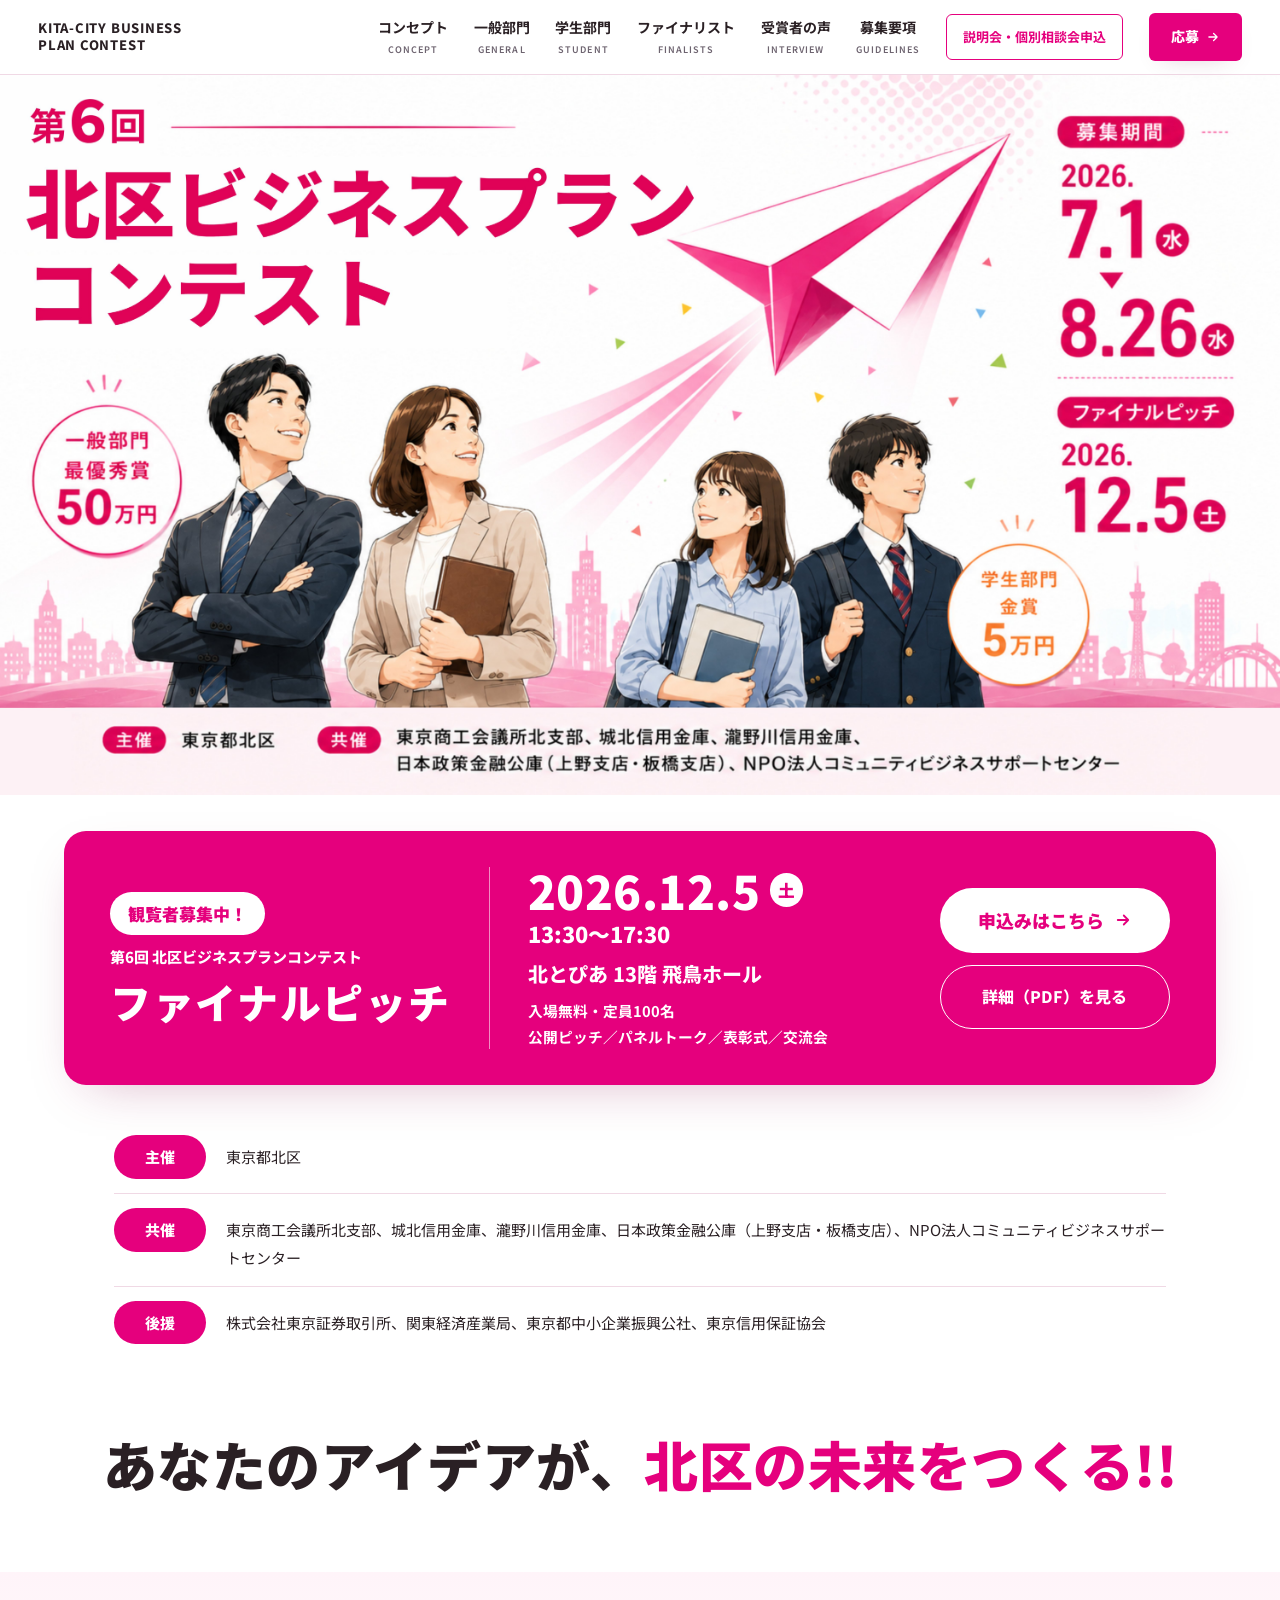
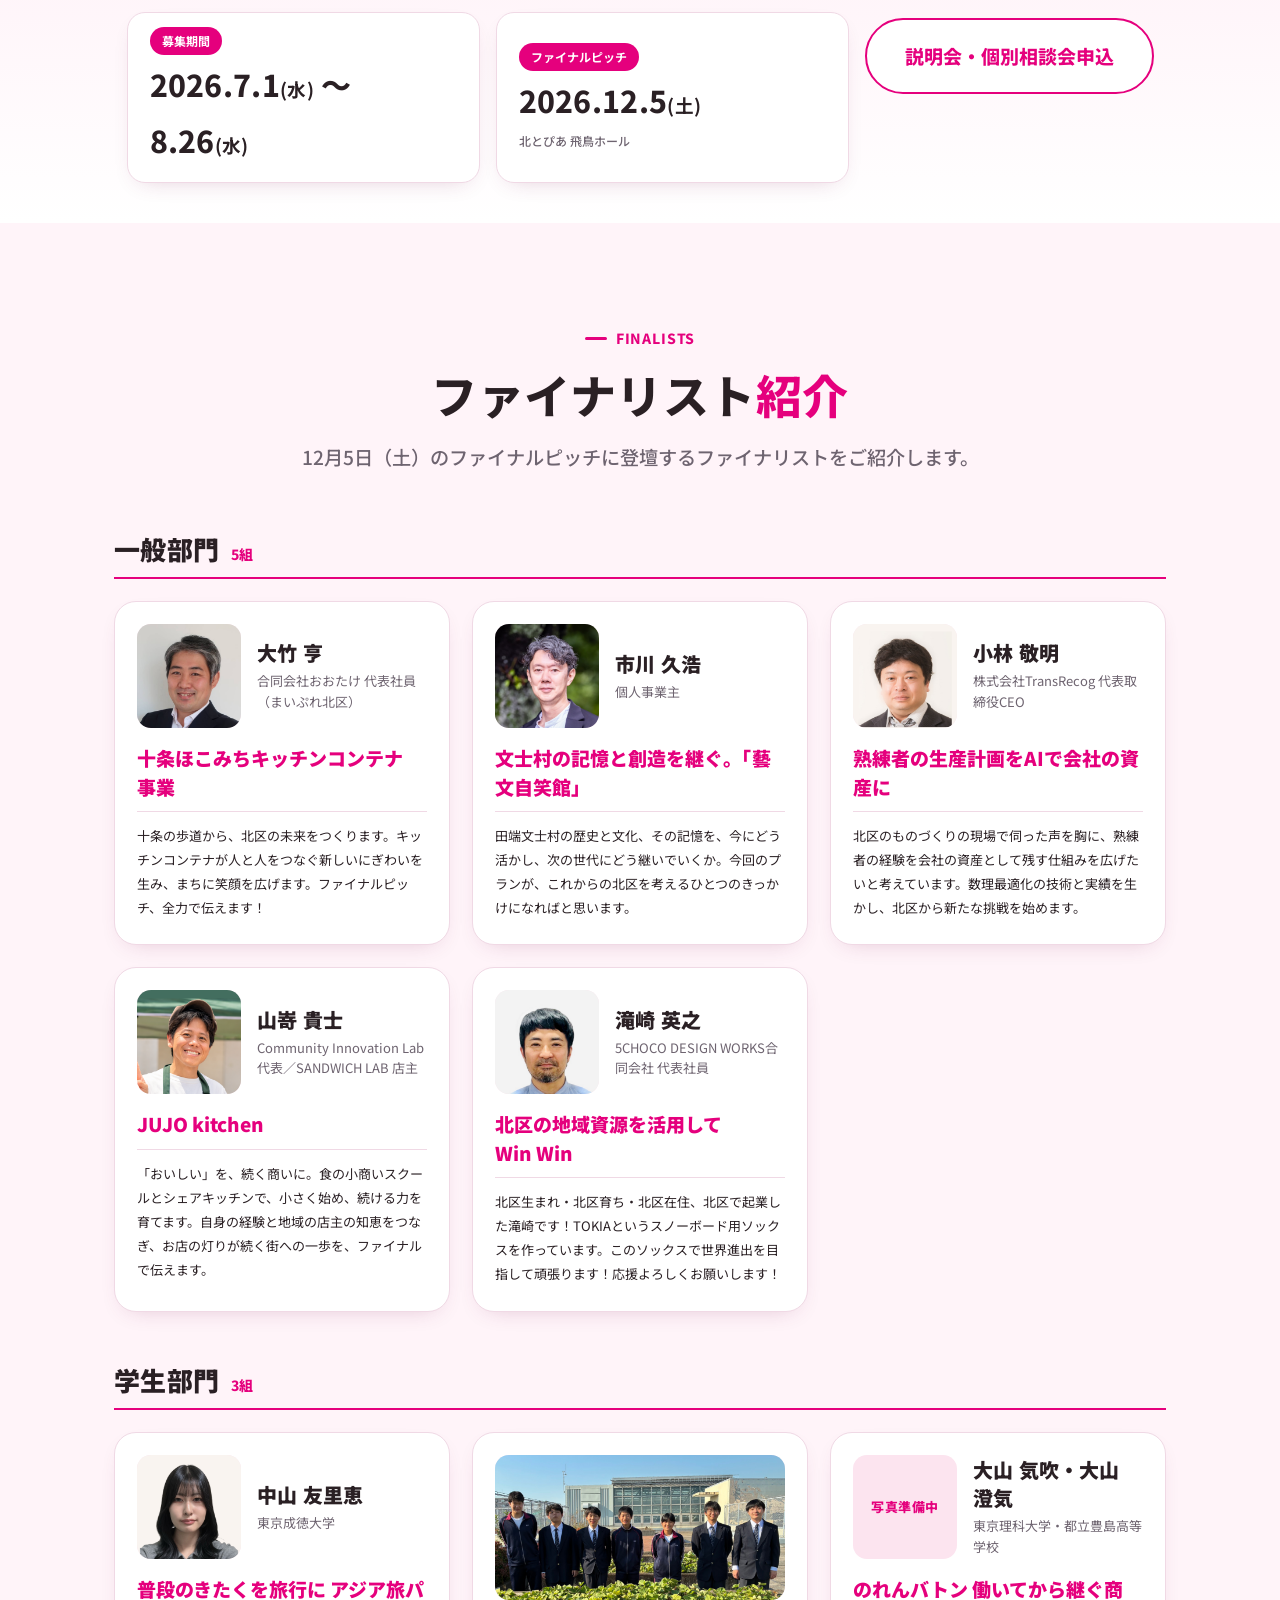
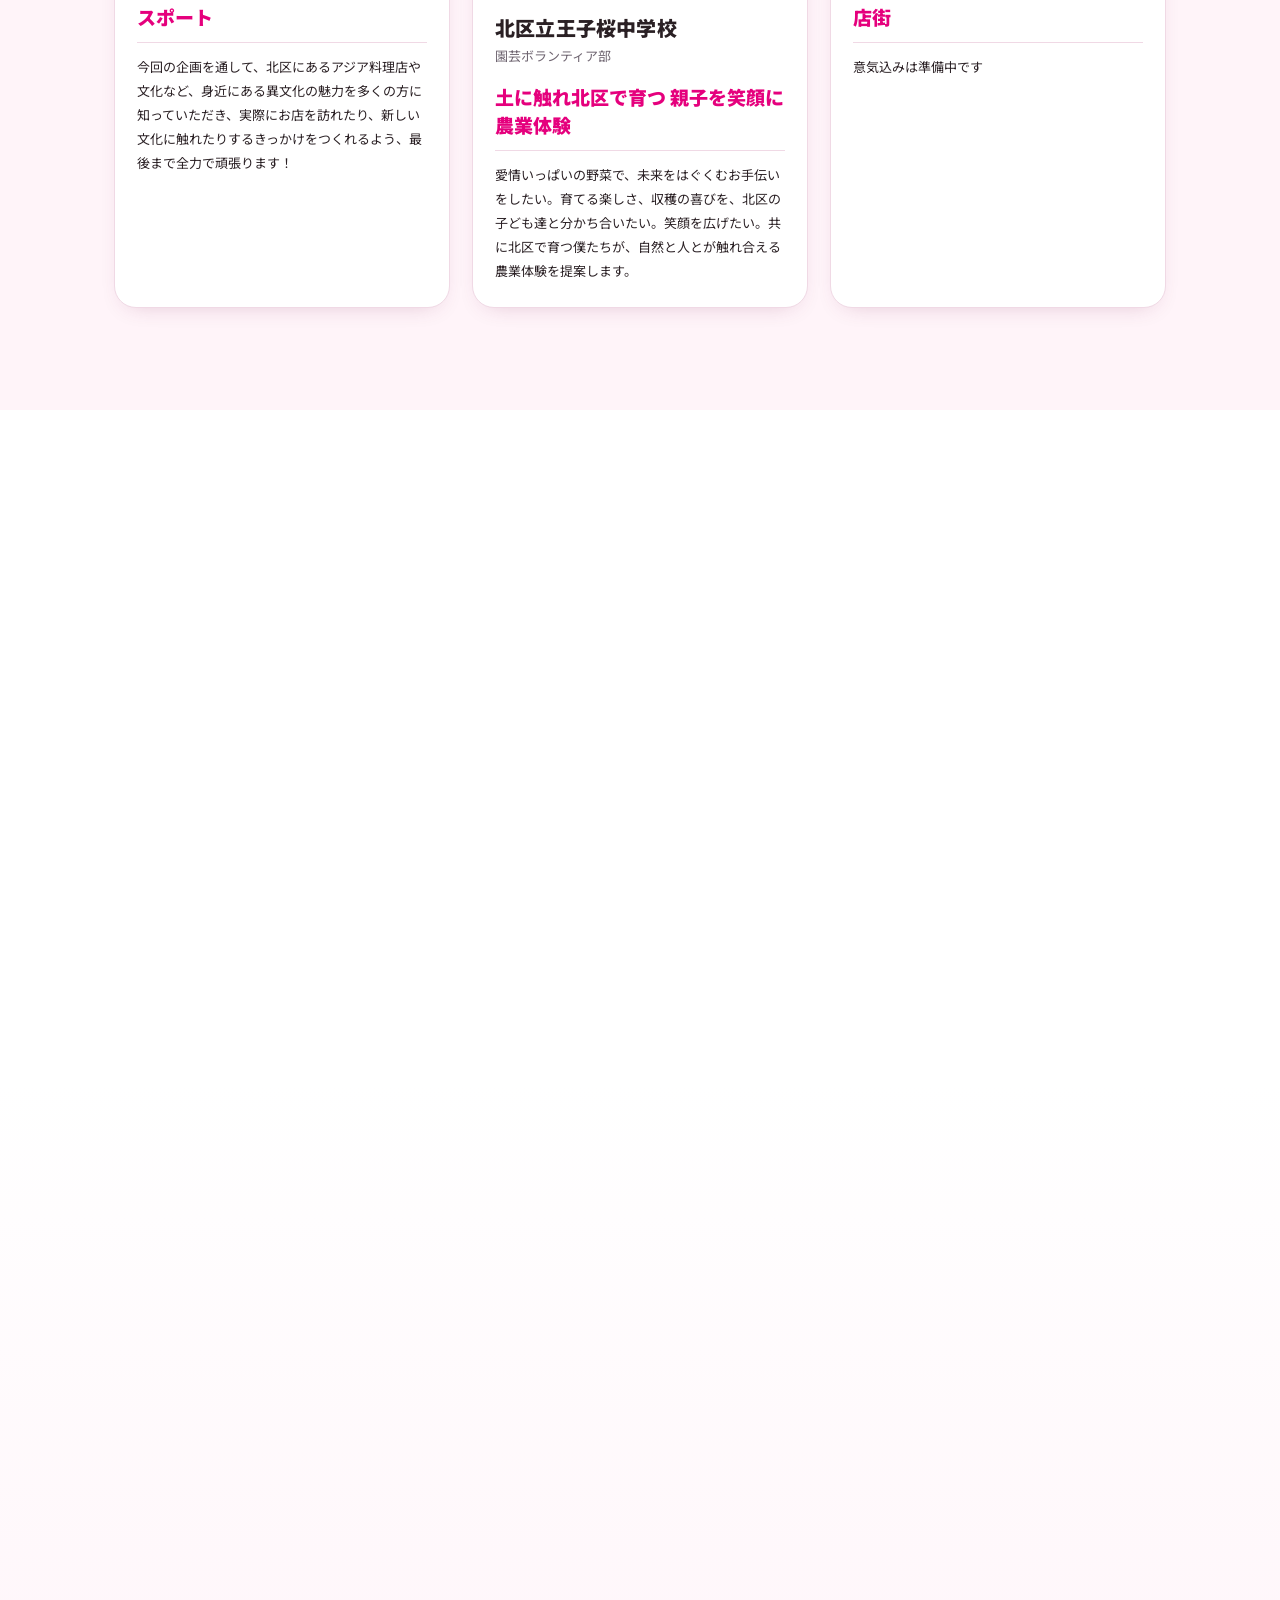
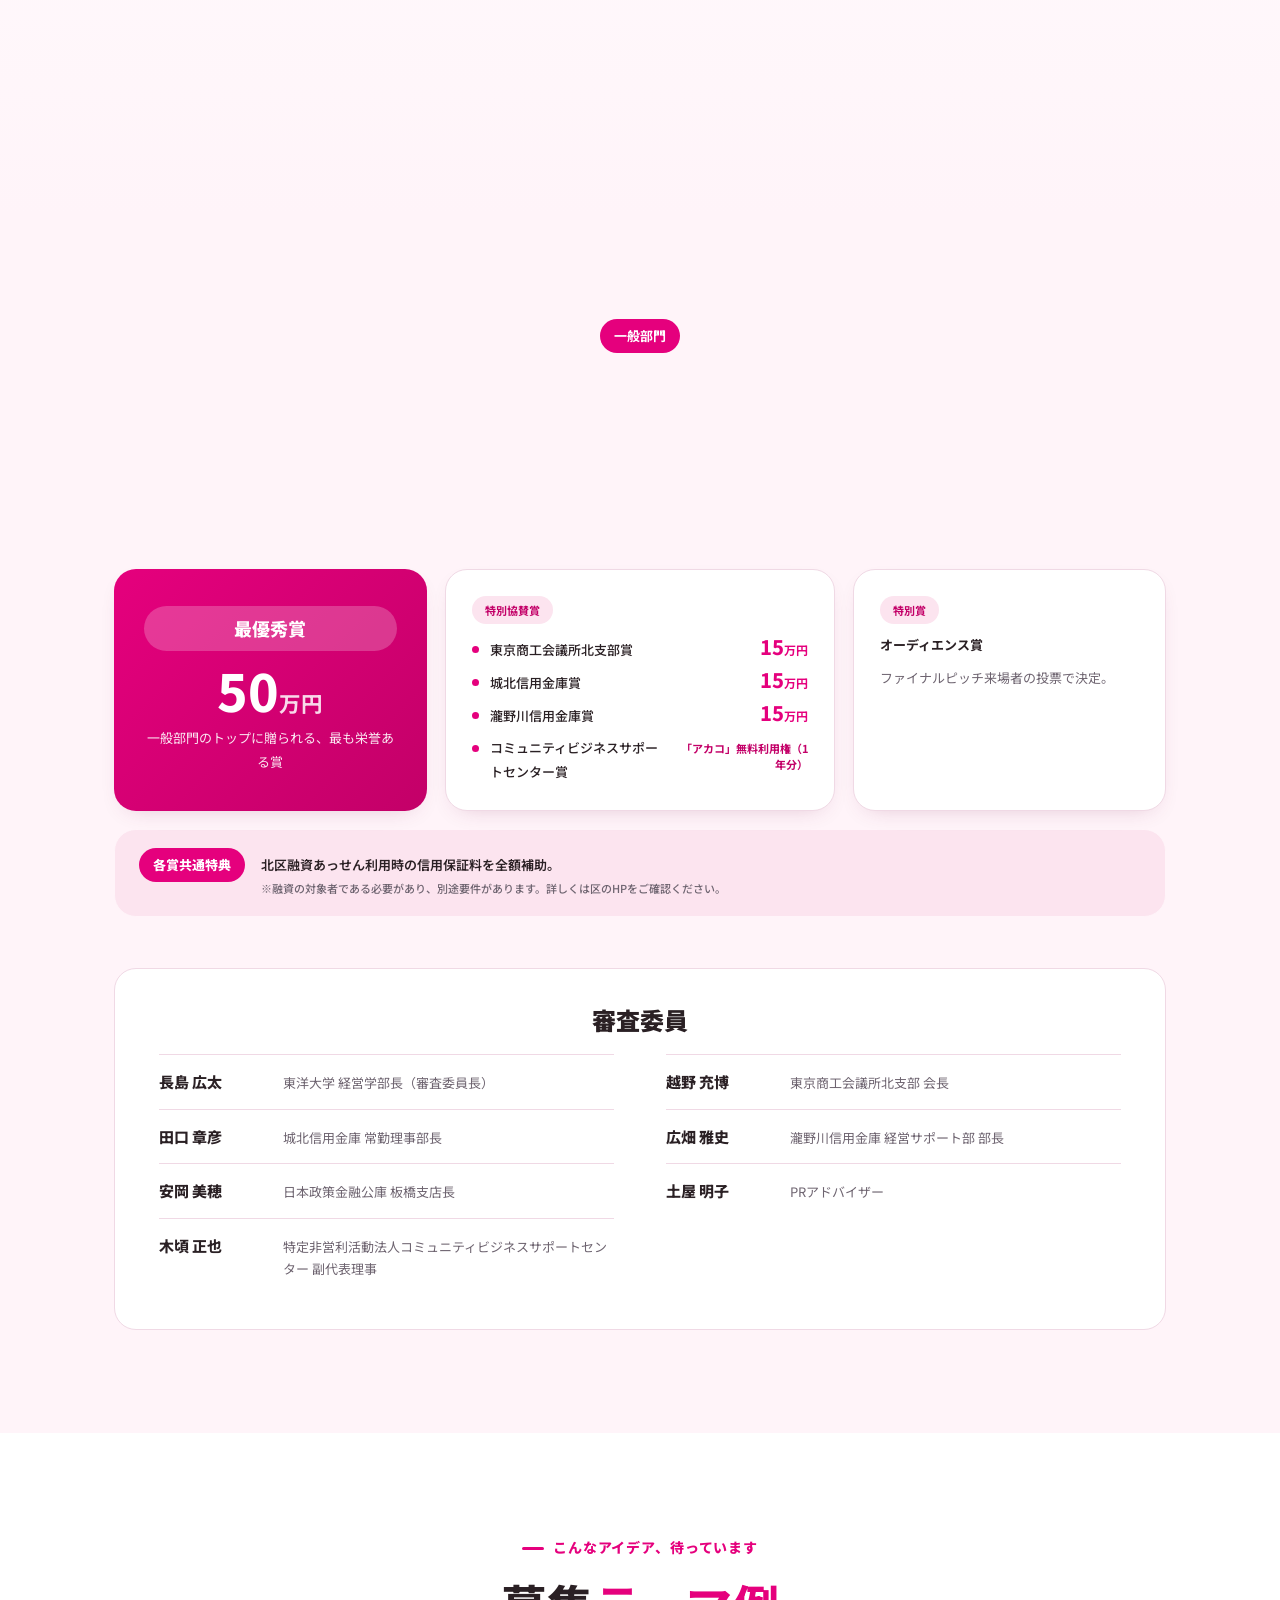
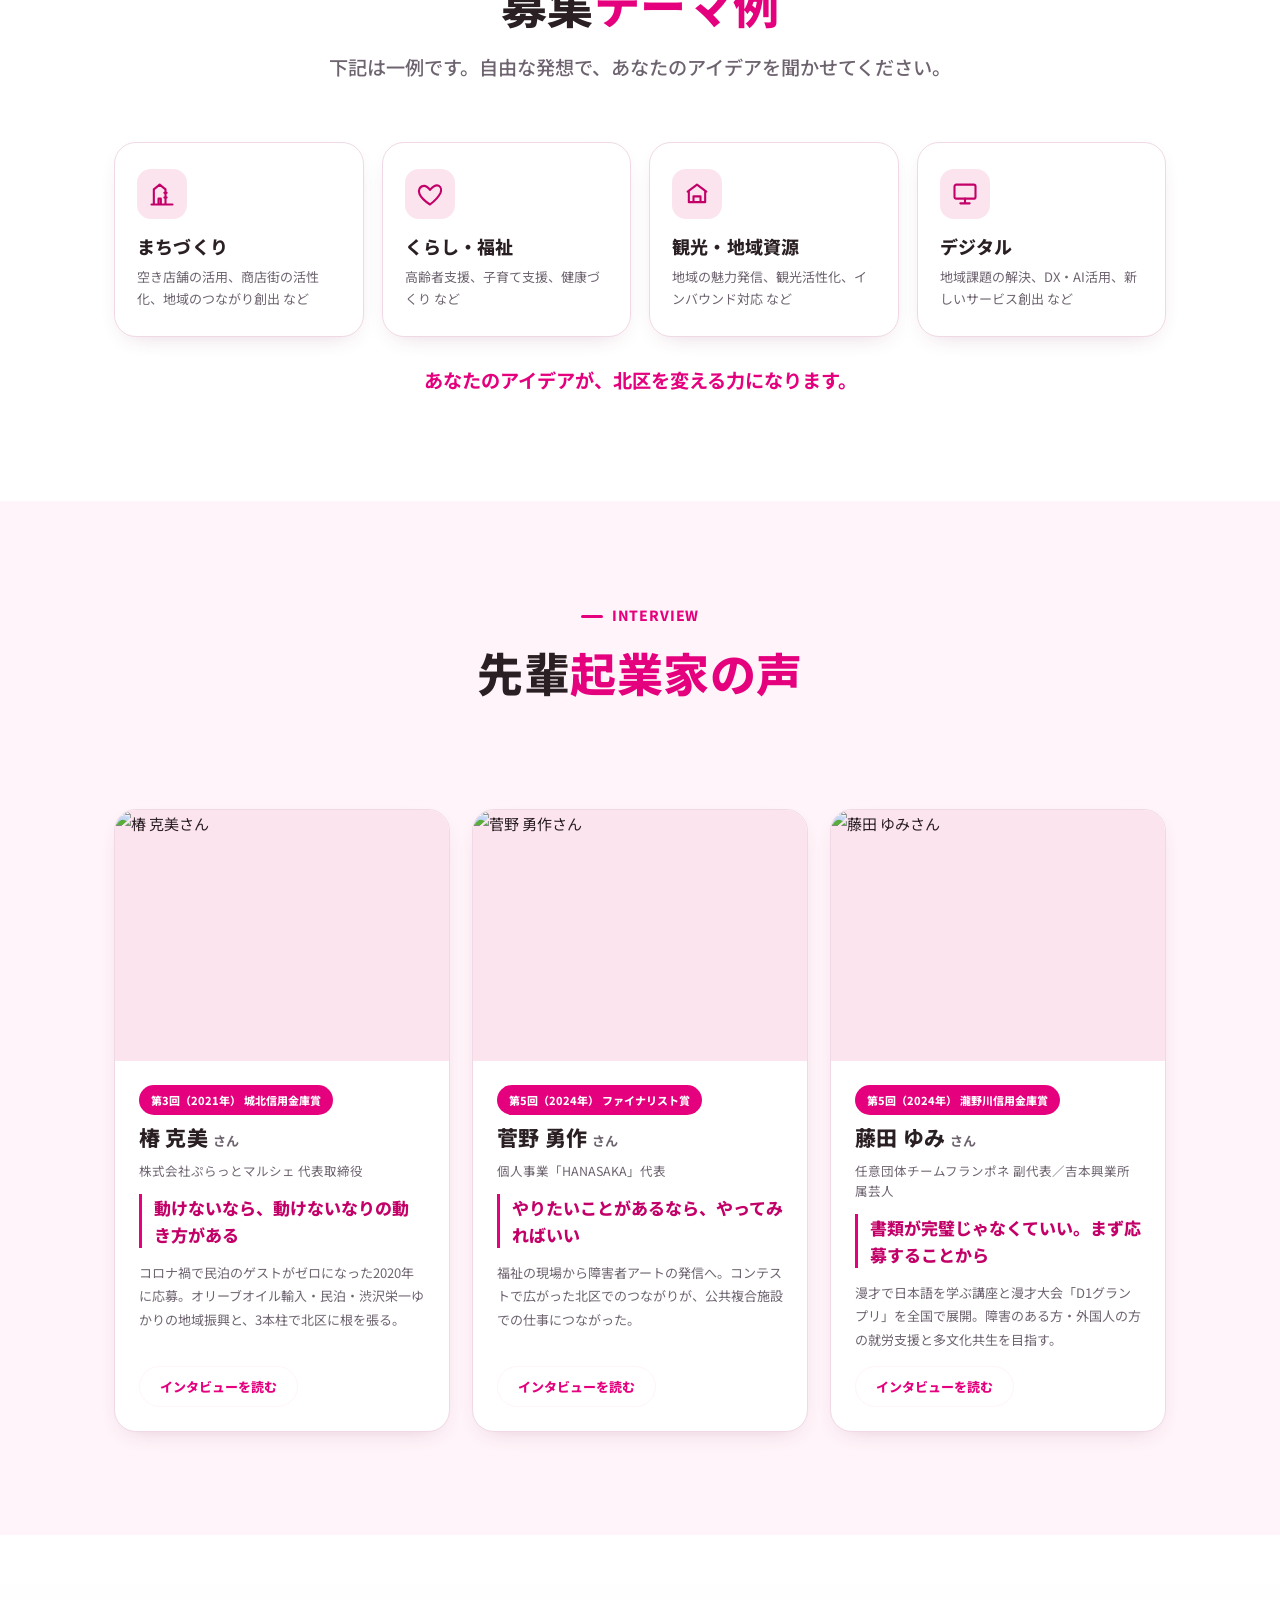
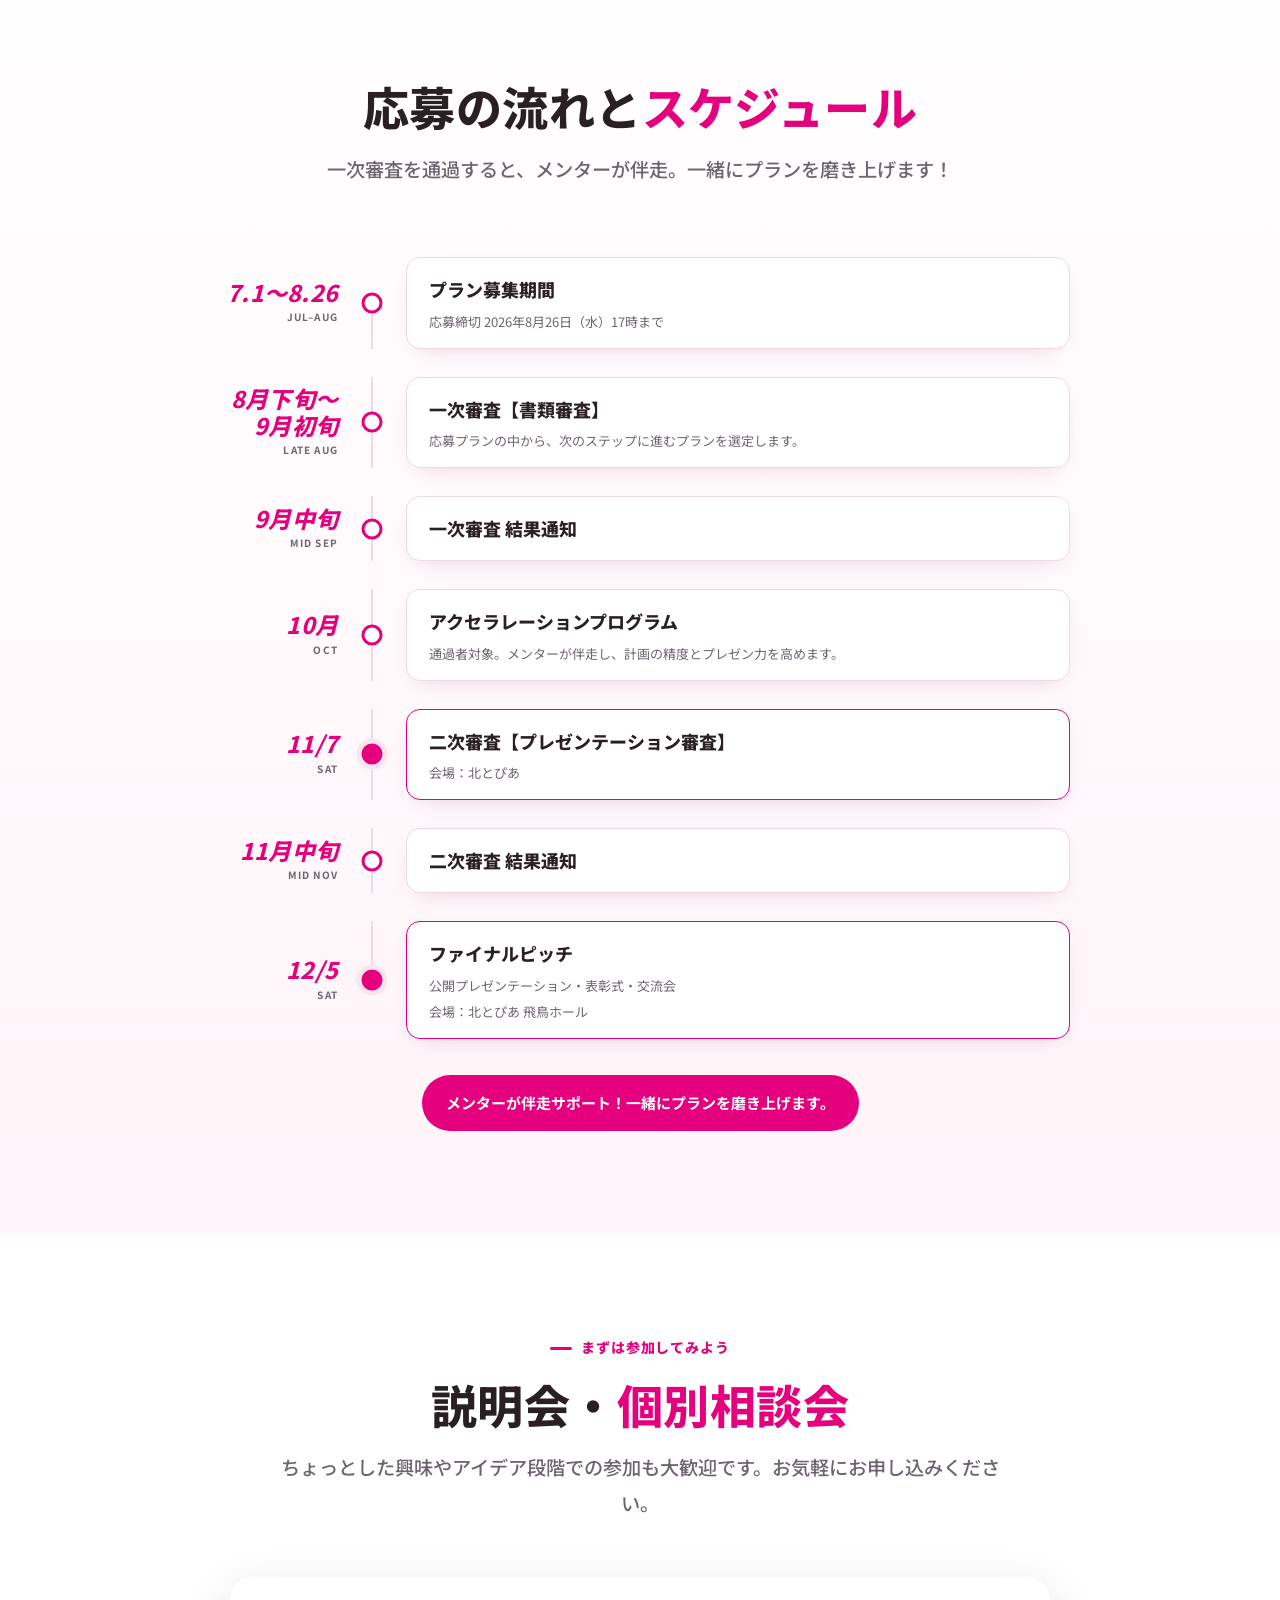
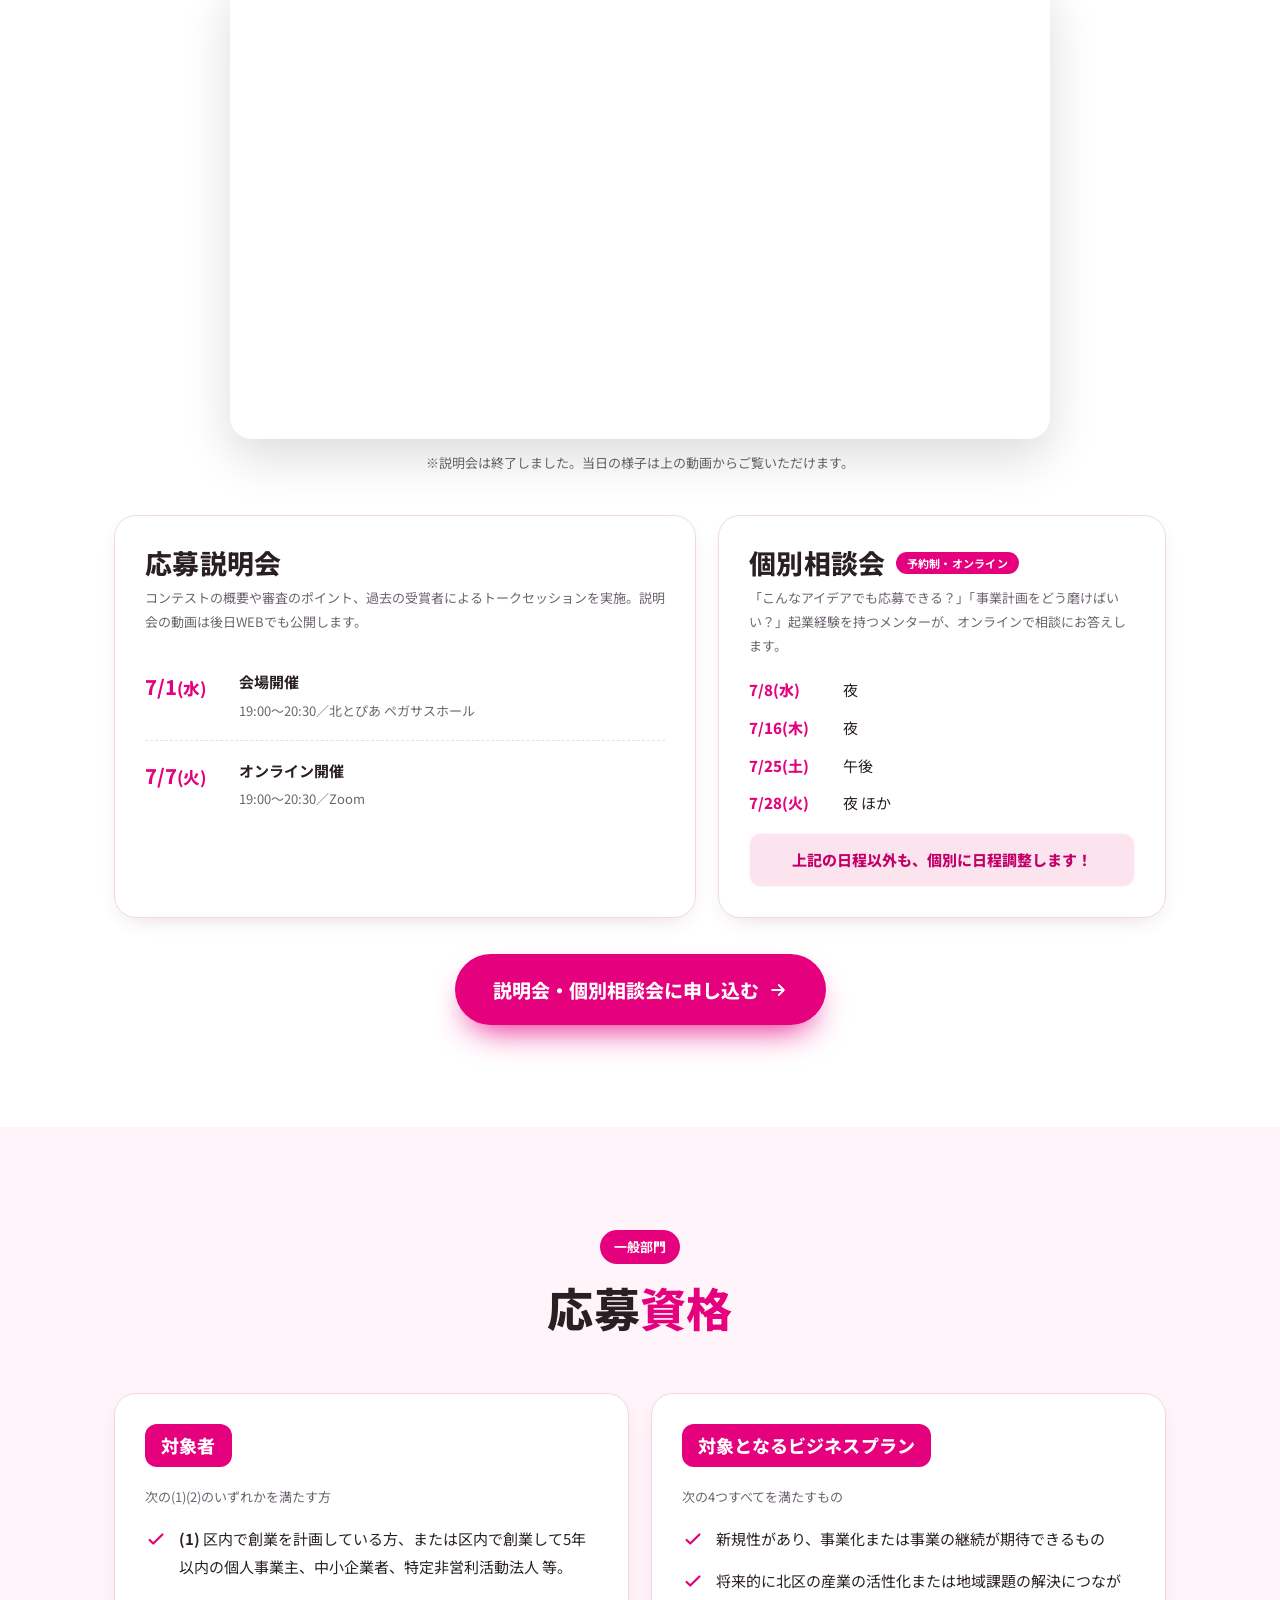
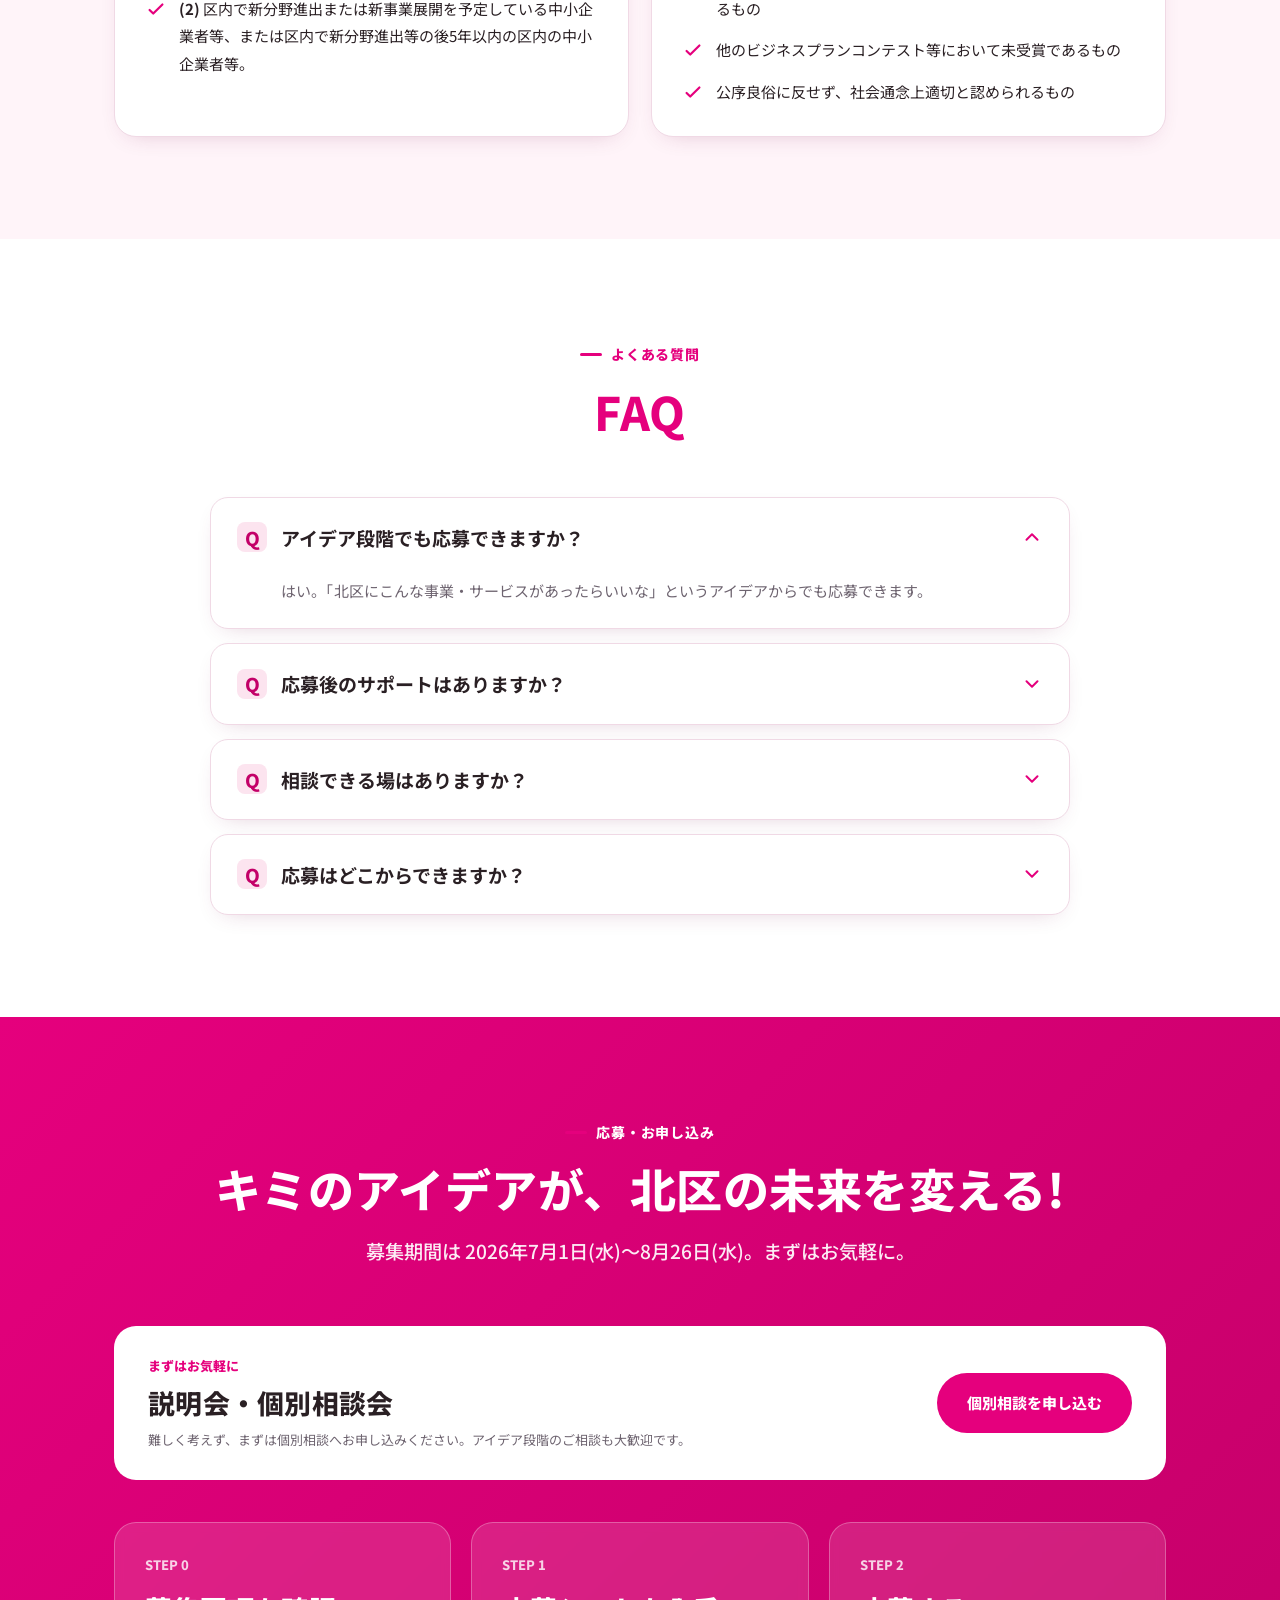
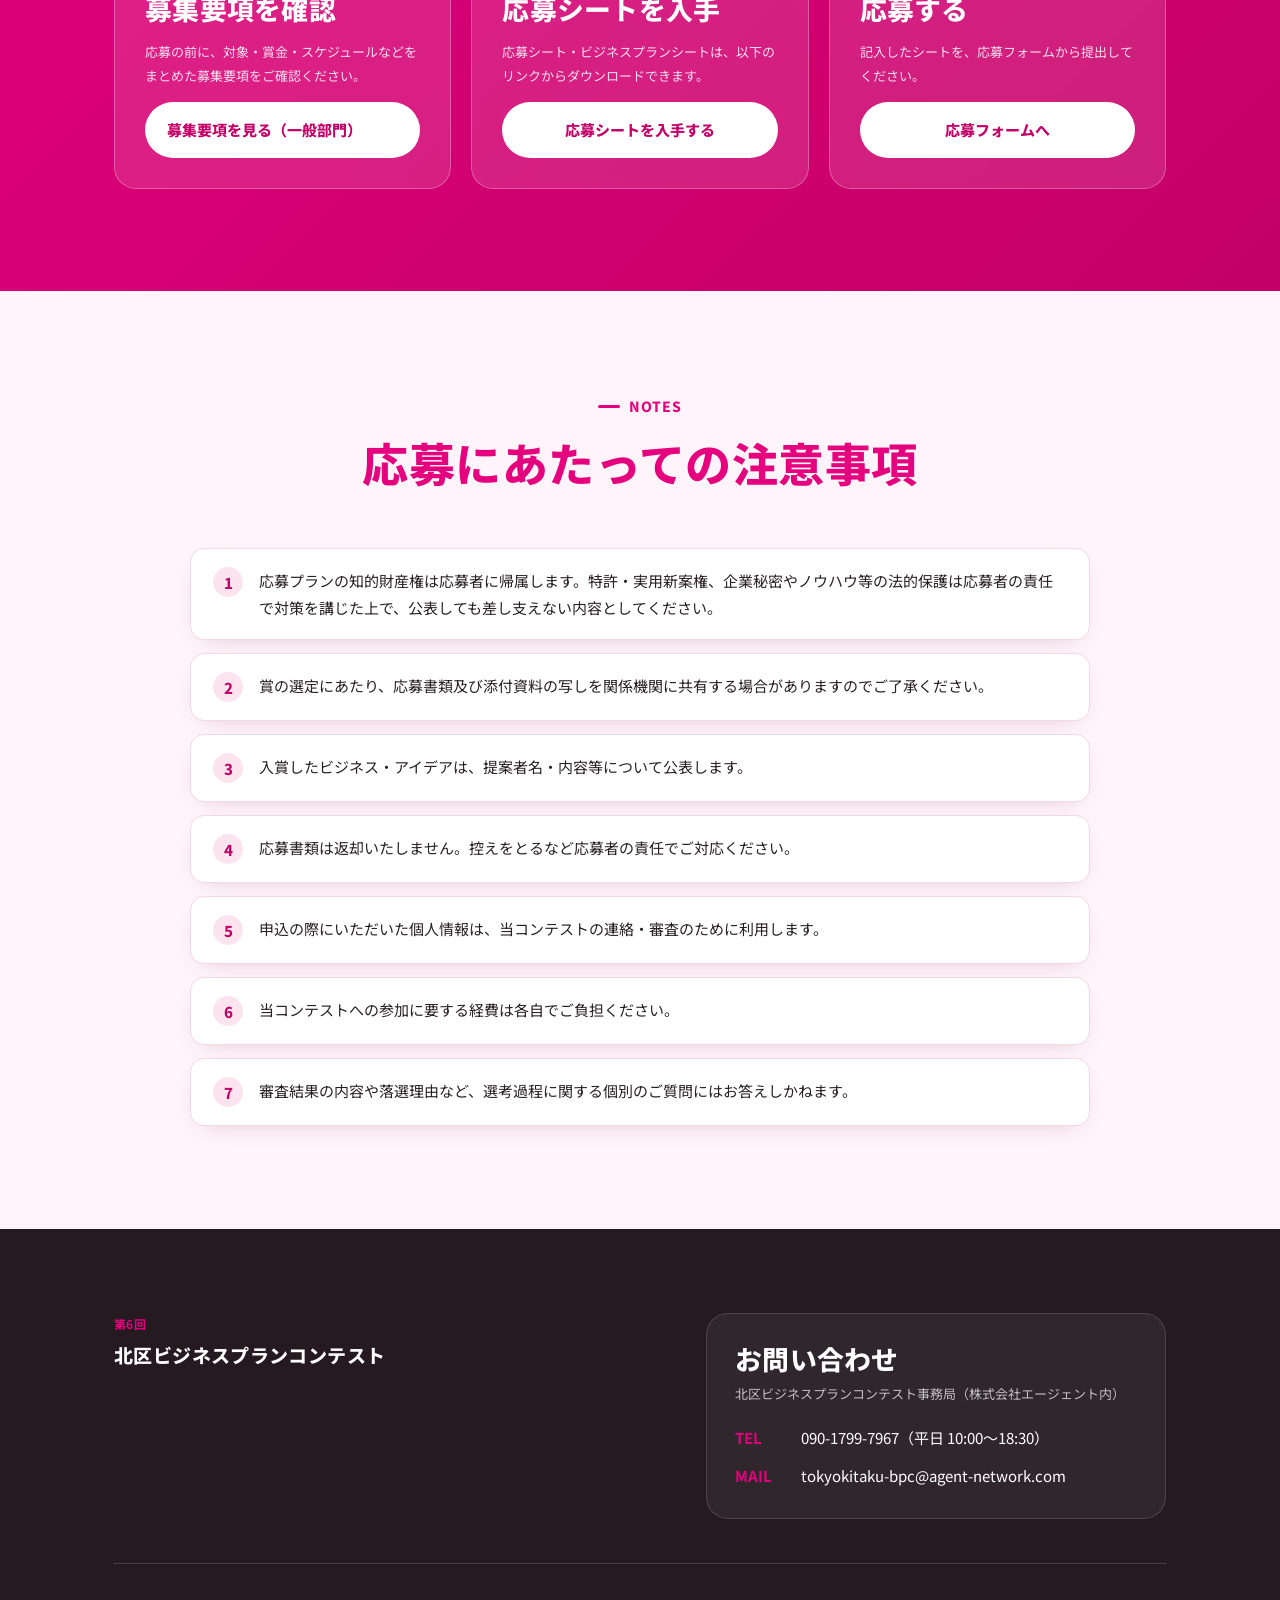
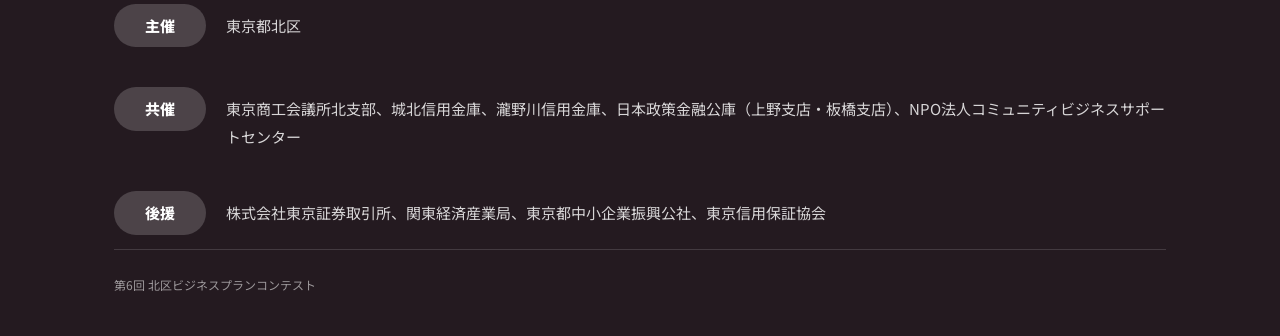
==== commit befaa27e: "Add files via upload" ====
--- a/index.html
+++ b/index.html
@@ -5,7 +5,7 @@
 <meta name="viewport" content="width=device-width, initial-scale=1">
 <title>第6回 北区ビジネスプランコンテスト｜あなたのアイデアが、北区の未来をつくる。</title>
 <meta name="description" content="第6回 北区ビジネスプランコンテスト。一般部門・学生部門で募集中。募集期間 2026年7月1日〜8月26日。アイデアからでも、事業計画書がなくても応募できます。">
-<link rel="stylesheet" href="styles.css">
+<link rel="stylesheet" href="styles.css?v=20261123d">
 </head>
 <body data-division="biz">
 
@@ -19,6 +19,7 @@
       <a href="#about"><span class="jp">コンセプト</span><span class="en">CONCEPT</span></a>
       <a href="#division" data-div="biz"><span class="jp">一般部門</span><span class="en">GENERAL</span></a>
       <a href="#division" data-div="student"><span class="jp">学生部門</span><span class="en">STUDENT</span></a>
+      <a href="#finalists"><span class="jp">ファイナリスト</span><span class="en">FINALISTS</span></a>
       <a href="#voice"><span class="jp">受賞者の声</span><span class="en">INTERVIEW</span></a>
       <a href="#eligibility"><span class="jp">募集要項</span><span class="en">GUIDELINES</span></a>
     </nav>
@@ -46,13 +47,13 @@
       <span class="fpb-title">ファイナルピッチ</span>
     </div>
     <div class="fpb-m">
-      <p class="fpb-date"><b>2026.12.5</b><span class="fpb-dow">土</span><span class="fpb-time">13:30〜</span></p>
+      <p class="fpb-date"><b>2026.12.5</b><span class="fpb-dow">土</span><span class="fpb-time">13:30〜17:30</span></p>
       <p class="fpb-venue">北とぴあ 13階 飛鳥ホール</p>
       <p class="fpb-info">入場無料・定員100名<br>公開ピッチ／パネルトーク／表彰式／交流会</p>
     </div>
     <div class="fpb-r">
       <a class="fpb-btn fpb-btn-pri" href="https://forms.gle/X8qf6xroe6esHKpb6" target="_blank" rel="noopener">申込みはこちら<svg viewBox="0 0 24 24" fill="none"><path d="M5 12h14M13 6l6 6-6 6" stroke="currentColor" stroke-width="2.4" stroke-linecap="round" stroke-linejoin="round"/></svg></a>
-      <span class="fpb-btn fpb-btn-off" aria-disabled="true">詳細（PDF）は準備中です</span>
+      <a class="fpb-btn fpb-btn-sec" href="assets/final-pitch.pdf" target="_blank" rel="noopener">詳細（PDF）を見る</a>
     </div>
   </div>
 </div>
@@ -95,6 +96,35 @@
     </div>
   </div>
 </div>
+
+<!-- ============================ ファイナリスト ============================ -->
+<section class="sec soft" id="finalists">
+<div class="wrap">
+<div class="sec-head center">
+<span class="eyebrow-lab reveal">FINALISTS</span>
+<h2 class="h2 reveal d1">ファイナリスト<span class="pk">紹介</span></h2>
+<p class="lead-tx reveal d2">12月5日（土）のファイナルピッチに登壇するファイナリストをご紹介します。</p>
+</div>
+<div class="fn-div">
+<h3 class="fn-divh reveal"><span>一般部門</span><small>5組</small></h3>
+<div class="fn-grid">
+<article class="fn-card reveal"><div class="fn-ph"><img src="assets/fn-otake.png" alt="大竹 亨さん" loading="lazy"></div><div class="fn-bd"><p class="fn-plan">十条ほこみちキッチンコンテナ事業</p><div class="fn-hd"><h4 class="fn-name">大竹 亨</h4><p class="fn-org">合同会社おおたけ 代表社員（まいぷれ北区）</p></div><p class="fn-msg">十条の歩道から、北区の未来をつくります。キッチンコンテナが人と人をつなぐ新しいにぎわいを生み、まちに笑顔を広げます。ファイナルピッチ、全力で伝えます！</p></div></article>
+<article class="fn-card reveal d1"><div class="fn-ph"><img src="assets/fn-ichikawa.png" alt="市川 久浩さん" loading="lazy"></div><div class="fn-bd"><p class="fn-plan">文士村の記憶と創造を継ぐ。「藝文自笑館」</p><div class="fn-hd"><h4 class="fn-name">市川 久浩</h4><p class="fn-org">個人事業主</p></div><p class="fn-msg">田端文士村の歴史と文化、その記憶を、今にどう活かし、次の世代にどう継いでいくか。今回のプランが、これからの北区を考えるひとつのきっかけになればと思います。</p></div></article>
+<article class="fn-card reveal d2"><div class="fn-ph"><img src="assets/fn-kobayashi.png" alt="小林 敬明さん" loading="lazy"></div><div class="fn-bd"><p class="fn-plan">熟練者の生産計画をAIで会社の資産に</p><div class="fn-hd"><h4 class="fn-name">小林 敬明</h4><p class="fn-org">株式会社TransRecog 代表取締役CEO</p></div><p class="fn-msg">北区のものづくりの現場で伺った声を胸に、熟練者の経験を会社の資産として残す仕組みを広げたいと考えています。数理最適化の技術と実績を生かし、北区から新たな挑戦を始めます。</p></div></article>
+<article class="fn-card reveal"><div class="fn-ph"><img src="assets/fn-yamazaki.png?v=2" alt="山嵜 貴士さん" loading="lazy"></div><div class="fn-bd"><p class="fn-plan">JUJO kitchen</p><div class="fn-hd"><h4 class="fn-name">山嵜 貴士</h4><p class="fn-org">Community Innovation Lab 代表／SANDWICH LAB 店主</p></div><p class="fn-msg">「おいしい」を、続く商いに。食の小商いスクールとシェアキッチンで、小さく始め、続ける力を育てます。自身の経験と地域の店主の知恵をつなぎ、お店の灯りが続く街への一歩を、ファイナルで伝えます。</p></div></article>
+<article class="fn-card reveal d1"><div class="fn-ph"><img src="assets/fn-takizaki.png" alt="滝崎 英之さん" loading="lazy"></div><div class="fn-bd"><p class="fn-plan">北区の地域資源を活用してWin Win</p><div class="fn-hd"><h4 class="fn-name">滝崎 英之</h4><p class="fn-org">5CHOCO DESIGN WORKS合同会社 代表社員</p></div><p class="fn-msg">北区生まれ・北区育ち・北区在住、北区で起業した滝崎です！TOKIAというスノーボード用ソックスを作っています。このソックスで世界進出を目指して頑張ります！応援よろしくお願いします！</p></div></article>
+</div>
+</div>
+<div class="fn-div">
+<h3 class="fn-divh reveal"><span>学生部門</span><small>3組</small></h3>
+<div class="fn-grid">
+<article class="fn-card reveal"><div class="fn-ph"><img src="assets/fn-nakayama.png" alt="中山 友里恵さん" loading="lazy"></div><div class="fn-bd"><p class="fn-plan">普段のきたくを旅行に アジア旅パスポート</p><div class="fn-hd"><h4 class="fn-name">中山 友里恵</h4><p class="fn-org">東京成徳大学</p></div><p class="fn-msg">今回の企画を通して、北区にあるアジア料理店や文化など、身近にある異文化の魅力を多くの方に知っていただき、実際にお店を訪れたり、新しい文化に触れたりするきっかけをつくれるよう、最後まで全力で頑張ります！</p></div></article>
+<article class="fn-card fn-card--group reveal d1"><div class="fn-ph"><img src="assets/fn-ojizakura.png" alt="北区立王子桜中学校 園芸ボランティア部" loading="lazy"></div><div class="fn-bd"><p class="fn-plan">土に触れ北区で育つ 親子を笑顔に農業体験</p><div class="fn-hd"><h4 class="fn-name">北区立王子桜中学校</h4><p class="fn-org">園芸ボランティア部</p></div><p class="fn-msg">愛情いっぱいの野菜で、未来をはぐくむお手伝いをしたい。育てる楽しさ、収穫の喜びを、北区の子ども達と分かち合いたい。笑顔を広げたい。共に北区で育つ僕たちが、自然と人とが触れ合える農業体験を提案します。</p></div></article>
+<article class="fn-card reveal d2"><div class="fn-ph fn-ph-none"><span>写真準備中</span></div><div class="fn-bd"><p class="fn-plan">のれんバトン 働いてから継ぐ商店街</p><div class="fn-hd"><h4 class="fn-name">大山 気吹・大山 澄気</h4><p class="fn-org">東京理科大学・都立豊島高等学校</p></div><p class="fn-msg fn-msg-tbd">意気込みは準備中です</p></div></article>
+</div>
+</div>
+</div>
+</section>
 
 <!-- ============================ 特長 ============================ -->
 <section class="sec" id="about">
@@ -204,6 +234,19 @@
         <div class="prizecard reveal d2"><span class="rank r-bronze">銅賞</span><div class="amt">2<small>万円</small></div></div>
         <div class="prizecard reveal d3"><span class="rank r-aud">オーディエンス賞</span><div class="amt amt-sm">会場投票で決定</div></div>
       </div>
+    </div>
+
+    <div class="judges reveal">
+      <h3 class="judges-h">審査委員</h3>
+      <ul class="judges-list">
+        <li><b>長島 広太</b><span>東洋大学 経営学部長（審査委員長）</span></li>
+        <li><b>越野 充博</b><span>東京商工会議所北支部 会長</span></li>
+        <li><b>田口 章彦</b><span>城北信用金庫 常勤理事部長</span></li>
+        <li><b>広畑 雅史</b><span>瀧野川信用金庫 経営サポート部 部長</span></li>
+        <li><b>安岡 美穂</b><span>日本政策金融公庫 板橋支店長</span></li>
+        <li><b>土屋 明子</b><span>PRアドバイザー</span></li>
+        <li><b>木頃 正也</b><span>特定非営利活動法人コミュニティビジネスサポートセンター 副代表理事</span></li>
+      </ul>
     </div>
   </div>
 </section>
--- a/styles.css
+++ b/styles.css
@@ -449,9 +449,42 @@
 .fpb-btn svg{width:18px;height:18px;flex:none}
 .fpb-btn-pri{background:#fff;color:var(--pink);transition:transform .2s}
 .fpb-btn-pri:hover{transform:translateY(-3px);color:var(--pink-deep)}
-.fpb-btn-off{border:1.5px solid rgba(255,255,255,.75);color:#fff;font-size:clamp(13px,1.2vw,15px);font-weight:800;cursor:default}
+.fpb-btn-sec{border:1.5px solid #fff;color:#fff;font-size:clamp(14px,1.3vw,16px);font-weight:800;transition:background .2s,color .2s}
+.fpb-btn-sec:hover{background:#fff;color:var(--pink)}
+/* 審査委員 */
+.judges{margin-top:clamp(36px,4vw,56px);background:#fff;border:1.5px solid var(--line);border-radius:var(--radius);padding:clamp(24px,3vw,36px) clamp(22px,3.4vw,44px)}
+.judges-h{font-weight:900;font-size:clamp(20px,2vw,24px);color:var(--ink);text-align:center;margin-bottom:18px}
+.judges-list{list-style:none;display:grid;grid-template-columns:repeat(2,minmax(0,1fr));column-gap:clamp(24px,4vw,56px)}
+.judges-list li{display:grid;grid-template-columns:7.5em 1fr;gap:12px;align-items:baseline;padding:13px 0;border-top:1px solid var(--line)}
+.judges-list li b{font-weight:800;font-size:var(--t-body);color:var(--ink)}
+.judges-list li span{font-size:var(--t-small);color:var(--sub);line-height:1.7}
+@media(max-width:760px){.judges-list{grid-template-columns:1fr}.judges-list li{grid-template-columns:1fr;gap:4px}}
 @media(max-width:980px){.fpb{grid-template-columns:auto 1fr}.fpb-r{grid-column:1/-1;flex-direction:row;min-width:0}.fpb-btn{flex:1}}
 @media(max-width:640px){.fpb{grid-template-columns:1fr}.fpb-m{border-left:none;padding-left:0;border-top:1.5px solid rgba(255,255,255,.55);padding-top:16px}.fpb-r{flex-direction:column}}
+
+/* ---------- ファイナリスト ---------- */
+.fn-div{margin-top:clamp(32px,4vw,52px)}
+.fn-divh{display:flex;align-items:baseline;gap:12px;font-weight:900;font-size:clamp(20px,2.2vw,26px);color:var(--ink);padding-bottom:12px;border-bottom:2px solid var(--pink);margin-bottom:22px}
+.fn-divh small{font-weight:800;font-size:14px;color:var(--pink)}
+.fn-grid{display:grid;grid-template-columns:repeat(3,minmax(0,1fr));gap:22px}
+.fn-card{background:#fff;border:1.5px solid var(--line);border-radius:var(--radius);overflow:hidden;display:grid;grid-template-columns:104px minmax(0,1fr);grid-template-areas:"ph hd" "bd bd";column-gap:16px;padding:22px 22px 24px;box-shadow:var(--shadow-sm);align-content:start}
+.fn-ph{grid-area:ph;width:104px;height:104px;border-radius:14px;background:var(--pink-tint,#fdeef5);overflow:hidden;align-self:start}
+.fn-ph img{width:100%;height:100%;object-fit:cover;object-position:center;display:block;transform:scale(1.4);transform-origin:50% 42%}
+.fn-card--group{grid-template-areas:"ph ph" "hd hd" "bd bd"}
+.fn-card--group .fn-ph{width:100%;height:auto;aspect-ratio:2/1;margin-bottom:14px}
+.fn-card--group .fn-ph img{transform:none;object-position:50% 36%}
+.fn-card--group .fn-hd{min-height:0}
+.fn-ph-none{display:flex;align-items:center;justify-content:center}
+.fn-ph-none span{font-weight:800;font-size:13px;color:var(--pink);letter-spacing:.04em}
+.fn-msg-tbd{color:var(--sub)}
+.fn-bd{display:contents}
+.fn-hd{grid-area:hd;display:flex;flex-direction:column;gap:4px;justify-content:center;min-height:104px}
+.fn-plan{grid-area:bd;font-weight:900;font-size:clamp(16px,1.6vw,19px);color:var(--pink);line-height:1.5;text-wrap:pretty;margin-top:16px}
+.fn-name{font-weight:900;font-size:clamp(17px,1.7vw,20px);color:var(--ink);line-height:1.4}
+.fn-org{font-size:13px;color:var(--sub);line-height:1.6}
+.fn-msg{grid-column:1/-1;font-size:var(--t-small);color:var(--ink);line-height:1.85;margin-top:10px;padding-top:12px;border-top:1px solid var(--line)}
+@media(max-width:980px){.fn-grid{grid-template-columns:repeat(2,minmax(0,1fr))}}
+@media(max-width:640px){.fn-grid{grid-template-columns:1fr}}
 
 /* ---------- 主催・共催・後援 クレジット ---------- */
 .credits{padding:36px 0 10px}
